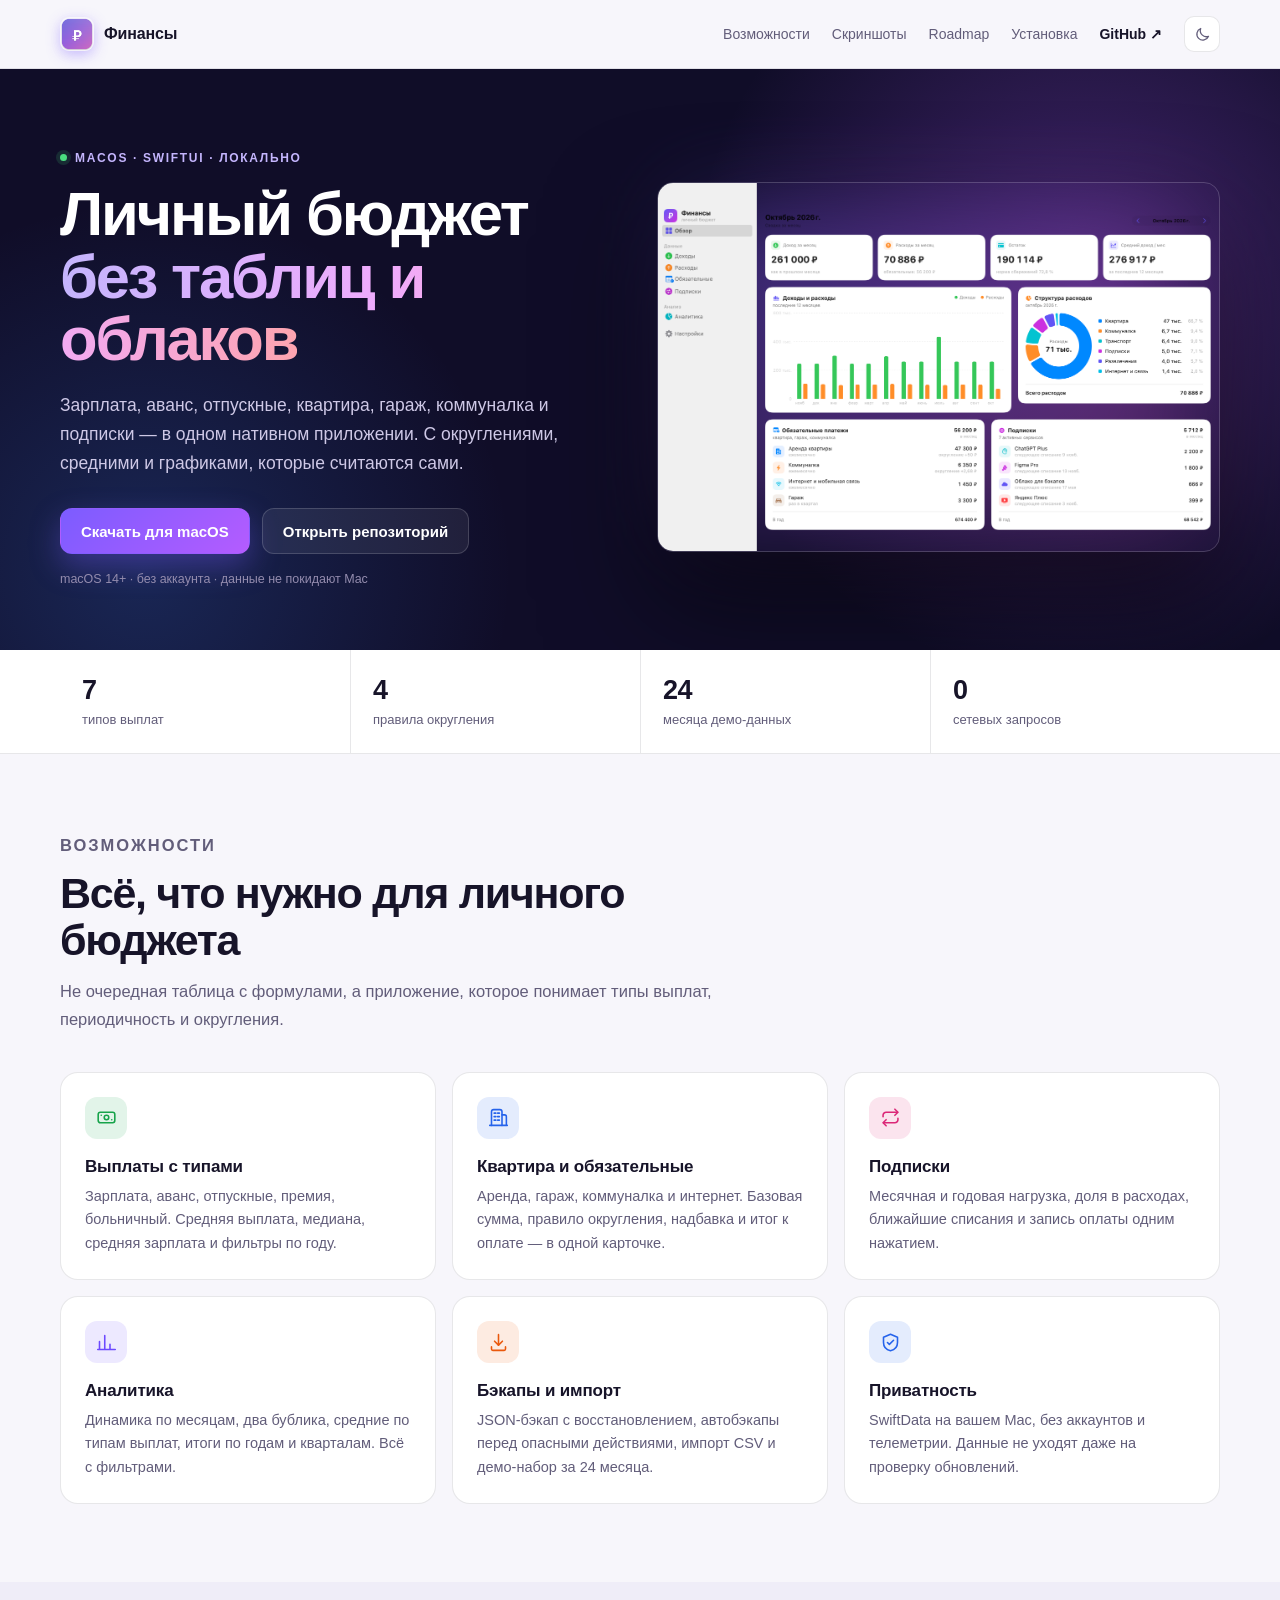
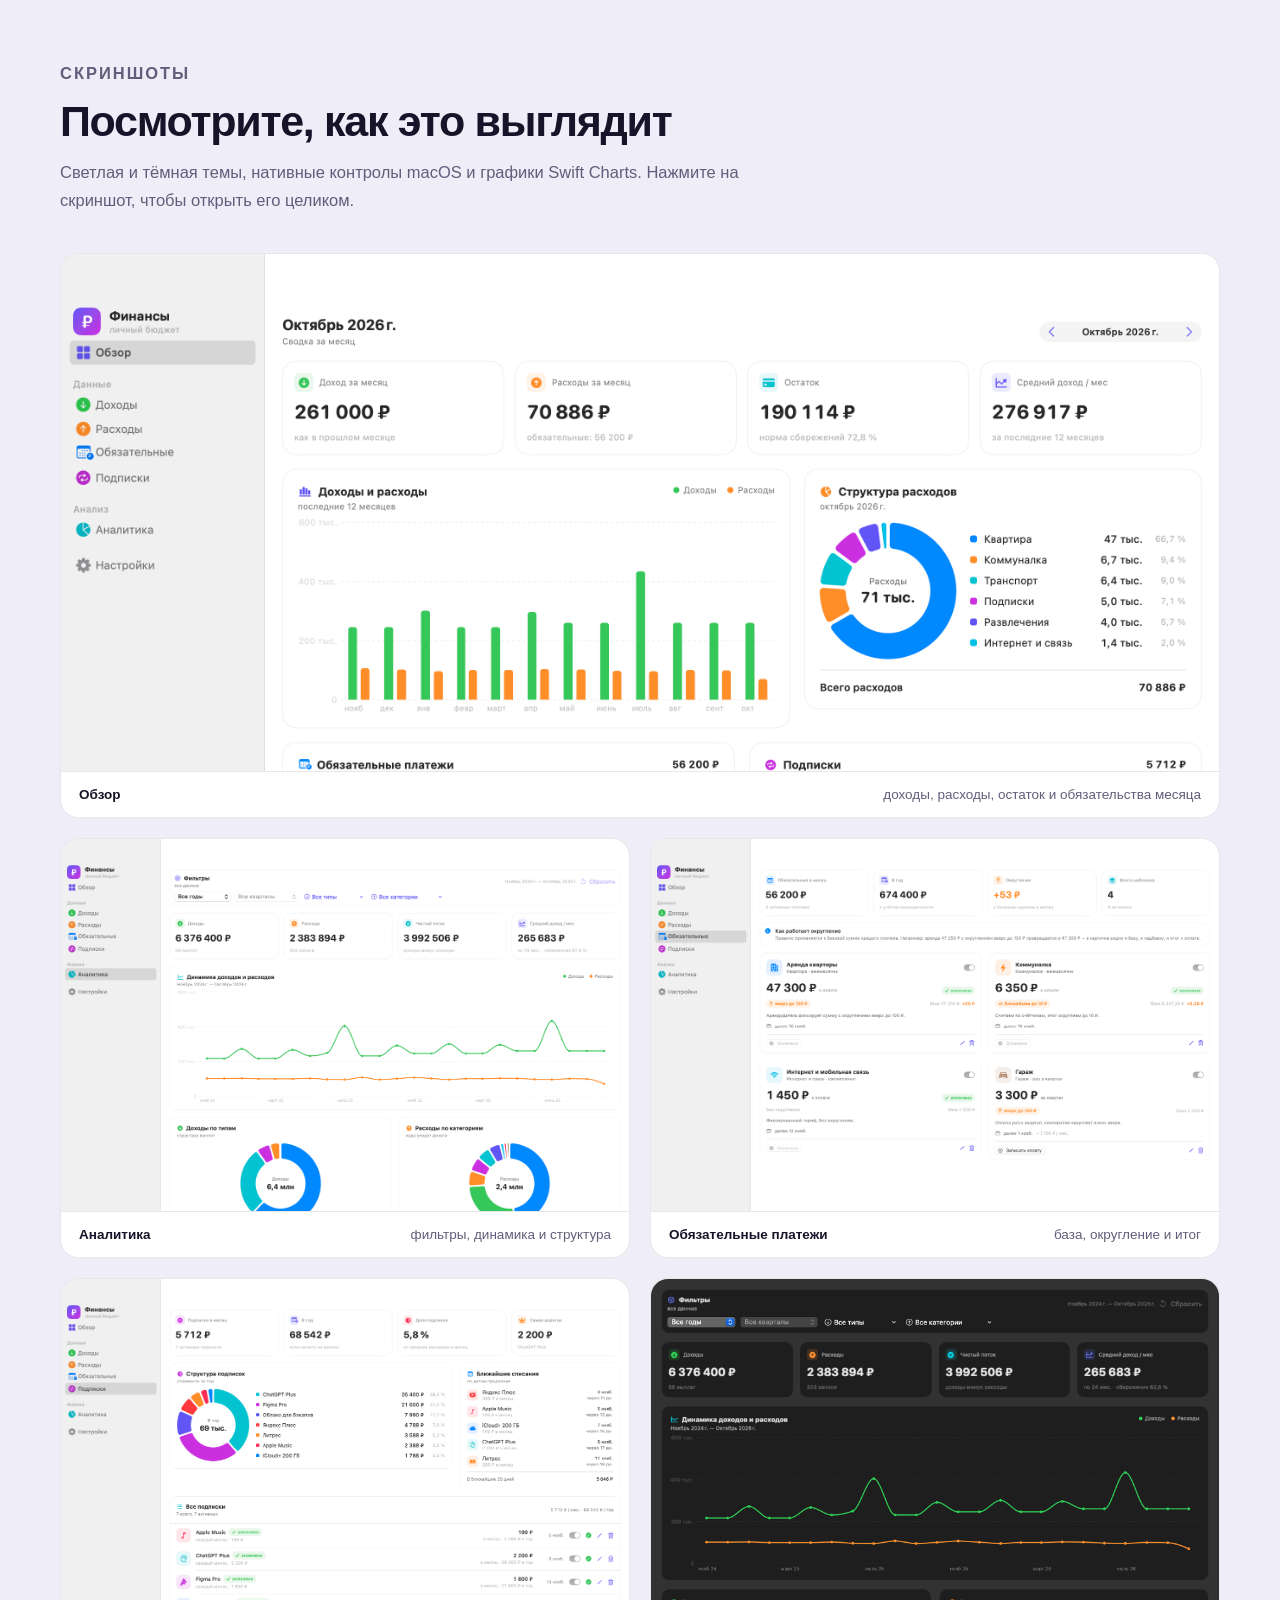
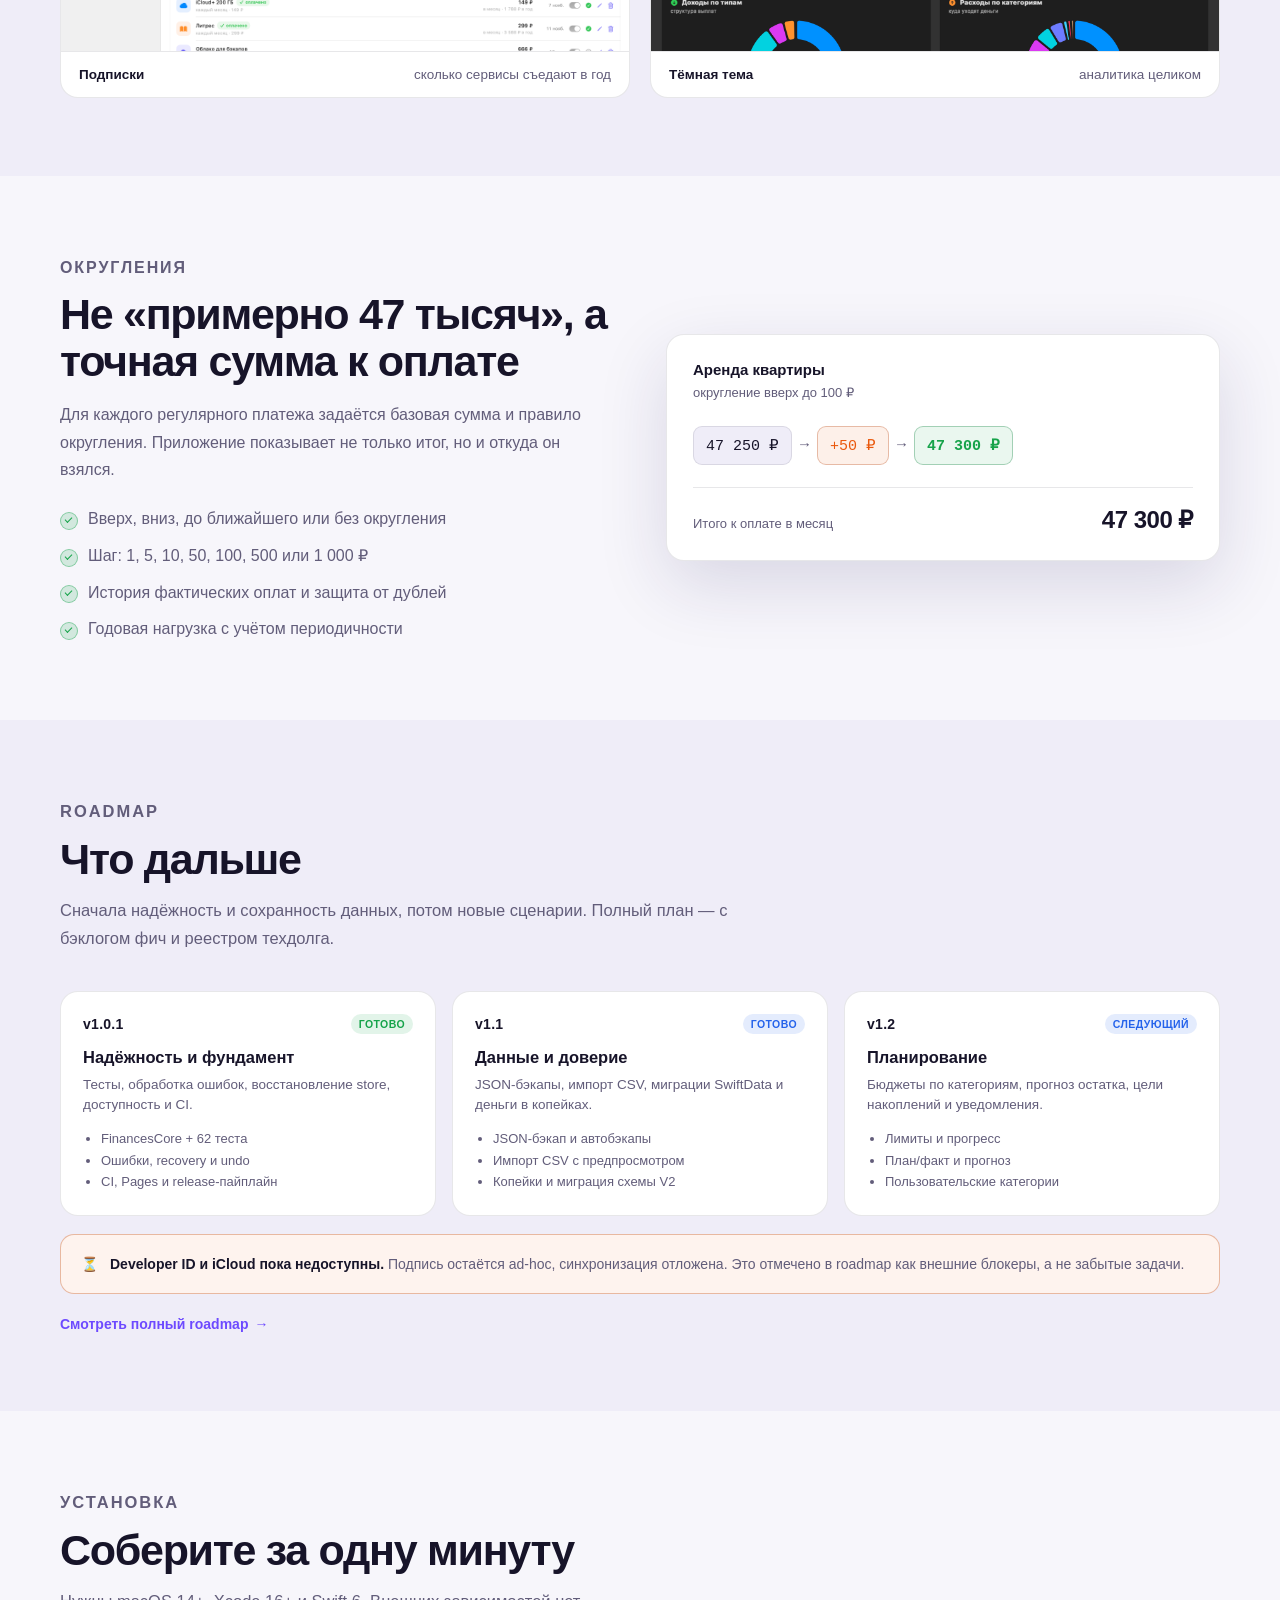
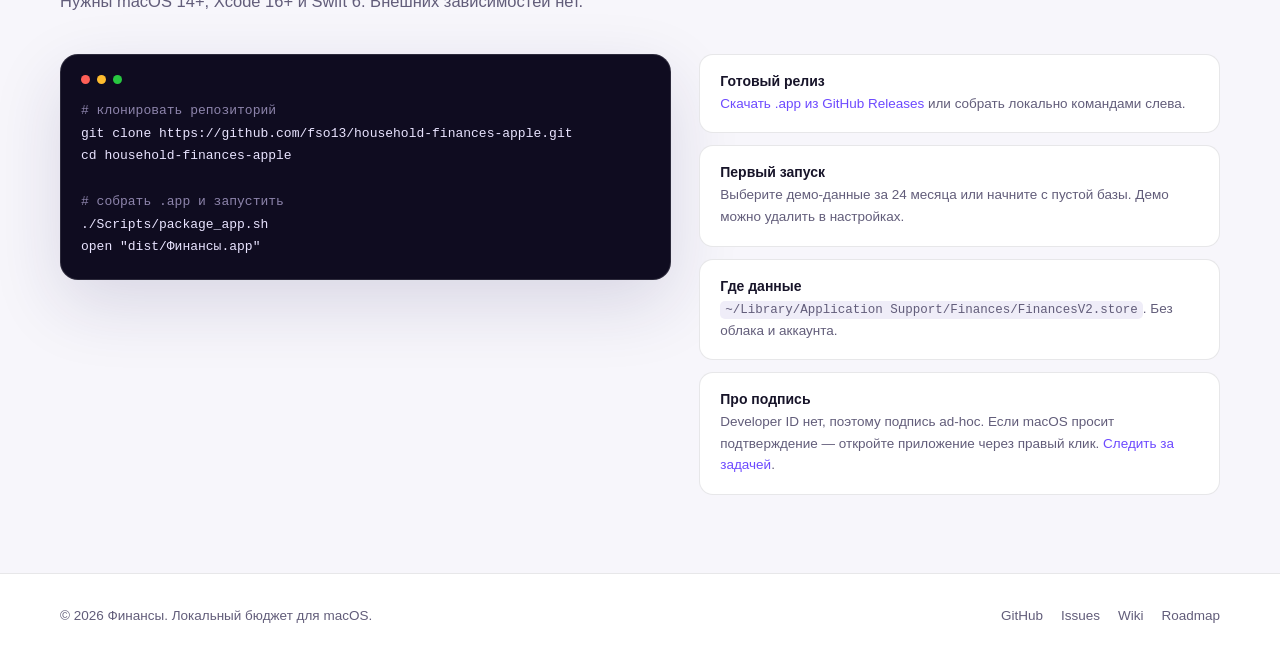
==== docs/index.html @ f6b9cf15 "docs: update test counts for v1.1.0" ====
<!doctype html>
<html lang="ru" data-theme="light">
<head>
  <meta charset="utf-8">
  <meta name="viewport" content="width=device-width, initial-scale=1">
  <title>Финансы — личный бюджет для macOS</title>
  <meta name="description" content="Нативное macOS-приложение для учёта зарплаты, обязательных платежей с округлением, подписок и аналитики. Локальные данные, SwiftUI, Swift Charts.">
  <meta name="color-scheme" content="light dark">
  <meta property="og:type" content="website">
  <meta property="og:title" content="Финансы — личный бюджет для macOS">
  <meta property="og:description" content="Зарплата, квартира, гараж, коммуналка и подписки — в одном нативном приложении. Без аккаунта и облака.">
  <meta property="og:url" content="https://fso13.github.io/household-finances-apple/">
  <meta property="og:image" content="https://fso13.github.io/household-finances-apple/assets/dashboard.png">
  <meta name="twitter:card" content="summary_large_image">
  <link rel="icon" type="image/png" href="assets/favicon.png">
  <link rel="apple-touch-icon" href="assets/icon.png">
  <link rel="stylesheet" href="styles.css">
  <script>
    (function () {
      try {
        var saved = localStorage.getItem("theme");
        var theme = saved || (window.matchMedia("(prefers-color-scheme: dark)").matches ? "dark" : "light");
        document.documentElement.dataset.theme = theme;
      } catch (error) {
        document.documentElement.dataset.theme = "light";
      }
    })();
  </script>
</head>
<body>
  <a class="skip-link" href="#main">К содержимому</a>

  <svg xmlns="http://www.w3.org/2000/svg" style="display:none" aria-hidden="true">
    <symbol id="icon-banknote" viewBox="0 0 24 24" fill="none" stroke="currentColor" stroke-width="1.8" stroke-linecap="round" stroke-linejoin="round">
      <rect x="2.5" y="6" width="19" height="12" rx="2.5"></rect>
      <circle cx="12" cy="12" r="2.6"></circle>
      <path d="M6 9.5h.01M18 14.5h.01"></path>
    </symbol>
    <symbol id="icon-building" viewBox="0 0 24 24" fill="none" stroke="currentColor" stroke-width="1.8" stroke-linecap="round" stroke-linejoin="round">
      <path d="M4 21V5.5A2.5 2.5 0 0 1 6.5 3h7A2.5 2.5 0 0 1 16 5.5V21"></path>
      <path d="M16 9h3a2 2 0 0 1 2 2v10M2 21h20"></path>
      <path d="M7 7h2M7 11h2M7 15h2M11 7h2M11 11h2M11 15h2"></path>
    </symbol>
    <symbol id="icon-repeat" viewBox="0 0 24 24" fill="none" stroke="currentColor" stroke-width="1.8" stroke-linecap="round" stroke-linejoin="round">
      <path d="M17 2.5 20.5 6 17 9.5"></path>
      <path d="M3.5 11V9.5a3.5 3.5 0 0 1 3.5-3.5h13"></path>
      <path d="M7 21.5 3.5 18 7 14.5"></path>
      <path d="M20.5 13v1.5a3.5 3.5 0 0 1-3.5 3.5H4"></path>
    </symbol>
    <symbol id="icon-chart" viewBox="0 0 24 24" fill="none" stroke="currentColor" stroke-width="1.8" stroke-linecap="round" stroke-linejoin="round">
      <path d="M4 20V11M10 20V4M16 20v-6M22 20H2"></path>
    </symbol>
    <symbol id="icon-shield" viewBox="0 0 24 24" fill="none" stroke="currentColor" stroke-width="1.8" stroke-linecap="round" stroke-linejoin="round">
      <path d="M12 2.5 20 6v6c0 5-3.4 8.4-8 9.5C7.4 20.4 4 17 4 12V6l8-3.5Z"></path>
      <path d="m8.5 12 2.2 2.2 4.8-4.8"></path>
    </symbol>
    <symbol id="icon-download" viewBox="0 0 24 24" fill="none" stroke="currentColor" stroke-width="1.8" stroke-linecap="round" stroke-linejoin="round">
      <path d="M12 3v12"></path>
      <path d="m7.5 10.5 4.5 4.5 4.5-4.5"></path>
      <path d="M4 17v2.5A1.5 1.5 0 0 0 5.5 21h13a1.5 1.5 0 0 0 1.5-1.5V17"></path>
    </symbol>
    <symbol id="icon-sun" viewBox="0 0 24 24" fill="none" stroke="currentColor" stroke-width="1.8" stroke-linecap="round">
      <circle cx="12" cy="12" r="4"></circle>
      <path d="M12 2v2M12 20v2M4.9 4.9l1.4 1.4M17.7 17.7l1.4 1.4M2 12h2M20 12h2M4.9 19.1l1.4-1.4M17.7 6.3l1.4-1.4"></path>
    </symbol>
    <symbol id="icon-moon" viewBox="0 0 24 24" fill="none" stroke="currentColor" stroke-width="1.8" stroke-linecap="round" stroke-linejoin="round">
      <path d="M20.5 14.5A8.5 8.5 0 0 1 9.5 3.5 8.5 8.5 0 1 0 20.5 14.5Z"></path>
    </symbol>
  </svg>

  <header class="site-header">
    <div class="wrap header-inner">
      <a class="brand" href="#top" aria-label="Финансы — на главную">
        <img src="assets/icon.png" alt="" width="34" height="34">
        <span>Финансы</span>
      </a>
      <nav class="site-nav" aria-label="Основная навигация">
        <a href="#features">Возможности</a>
        <a href="#screens">Скриншоты</a>
        <a href="roadmap.html">Roadmap</a>
        <a href="#install">Установка</a>
        <a class="nav-cta" href="https://github.com/fso13/household-finances-apple">GitHub ↗</a>
        <button class="theme-toggle" id="theme-toggle" type="button" aria-label="Переключить тему">
          <svg class="theme-moon" aria-hidden="true"><use href="#icon-moon"></use></svg>
          <svg class="theme-sun" aria-hidden="true"><use href="#icon-sun"></use></svg>
        </button>
      </nav>
    </div>
  </header>

  <main id="main">
    <section class="hero" id="top">
      <div class="wrap hero-grid">
        <div class="hero-copy">
          <p class="eyebrow">macOS · SwiftUI · локально</p>
          <h1><span class="nowrap">Личный бюджет</span><br><span class="gradient">без таблиц и облаков</span></h1>
          <p class="hero-lead">
            Зарплата, аванс, отпускные, квартира, гараж, коммуналка и подписки —
            в одном нативном приложении. С округлениями, средними и графиками,
            которые считаются сами.
          </p>
          <div class="hero-actions">
            <a class="btn btn-primary" href="https://github.com/fso13/household-finances-apple/releases/latest">Скачать для macOS</a>
            <a class="btn btn-ghost" href="https://github.com/fso13/household-finances-apple">Открыть репозиторий</a>
          </div>
          <p class="hero-note">macOS 14+ · без аккаунта · данные не покидают Mac</p>
        </div>
        <div class="hero-visual">
          <img src="assets/dashboard.png" alt="Экран «Обзор»: доходы, расходы, остаток и структура расходов за октябрь" width="1340" height="879">
        </div>
      </div>
    </section>

    <div class="stats" aria-label="Ключевые цифры">
      <div class="wrap stats-grid">
        <div class="stat"><b>7</b><span>типов выплат</span></div>
        <div class="stat"><b>4</b><span>правила округления</span></div>
        <div class="stat"><b>24</b><span>месяца демо-данных</span></div>
        <div class="stat"><b>0</b><span>сетевых запросов</span></div>
      </div>
    </div>

    <section class="section" id="features">
      <div class="wrap">
        <div class="section-head">
          <p class="kicker">Возможности</p>
          <h2>Всё, что нужно для личного бюджета</h2>
          <p>Не очередная таблица с формулами, а приложение, которое понимает типы выплат, периодичность и округления.</p>
        </div>

        <div class="feature-grid">
          <article class="feature" style="--accent: var(--green)">
            <span class="feature-icon"><svg aria-hidden="true"><use href="#icon-banknote"></use></svg></span>
            <h3>Выплаты с типами</h3>
            <p>Зарплата, аванс, отпускные, премия, больничный. Средняя выплата, медиана, средняя зарплата и фильтры по году.</p>
          </article>

          <article class="feature" style="--accent: var(--blue)">
            <span class="feature-icon"><svg aria-hidden="true"><use href="#icon-building"></use></svg></span>
            <h3>Квартира и обязательные</h3>
            <p>Аренда, гараж, коммуналка и интернет. Базовая сумма, правило округления, надбавка и итог к оплате — в одной карточке.</p>
          </article>

          <article class="feature" style="--accent: var(--pink)">
            <span class="feature-icon"><svg aria-hidden="true"><use href="#icon-repeat"></use></svg></span>
            <h3>Подписки</h3>
            <p>Месячная и годовая нагрузка, доля в расходах, ближайшие списания и запись оплаты одним нажатием.</p>
          </article>

          <article class="feature" style="--accent: var(--brand)">
            <span class="feature-icon"><svg aria-hidden="true"><use href="#icon-chart"></use></svg></span>
            <h3>Аналитика</h3>
            <p>Динамика по месяцам, два бублика, средние по типам выплат, итоги по годам и кварталам. Всё с фильтрами.</p>
          </article>

          <article class="feature" style="--accent: var(--orange)">
            <span class="feature-icon"><svg aria-hidden="true"><use href="#icon-download"></use></svg></span>
            <h3>Бэкапы и импорт</h3>
            <p>JSON-бэкап с восстановлением, автобэкапы перед опасными действиями, импорт CSV и демо-набор за 24 месяца.</p>
          </article>

          <article class="feature" style="--accent: var(--blue)">
            <span class="feature-icon"><svg aria-hidden="true"><use href="#icon-shield"></use></svg></span>
            <h3>Приватность</h3>
            <p>SwiftData на вашем Mac, без аккаунтов и телеметрии. Данные не уходят даже на проверку обновлений.</p>
          </article>
        </div>
      </div>
    </section>

    <section class="section section-alt" id="screens">
      <div class="wrap">
        <div class="section-head">
          <p class="kicker">Скриншоты</p>
          <h2>Посмотрите, как это выглядит</h2>
          <p>Светлая и тёмная темы, нативные контролы macOS и графики Swift Charts. Нажмите на скриншот, чтобы открыть его целиком.</p>
        </div>

        <div class="shots">
          <figure class="shot shot-wide">
            <a href="assets/dashboard.png" target="_blank" rel="noopener">
              <img src="assets/dashboard.png" alt="Обзор месяца: KPI, график доходов и расходов, структура расходов, обязательные платежи и подписки" loading="lazy">
            </a>
            <figcaption><strong>Обзор</strong><span>доходы, расходы, остаток и обязательства месяца</span></figcaption>
          </figure>

          <figure class="shot">
            <a href="assets/analytics-full.png" target="_blank" rel="noopener">
              <img src="assets/analytics.png" alt="Аналитика: фильтры, динамика доходов и расходов, бублики" loading="lazy">
            </a>
            <figcaption><strong>Аналитика</strong><span>фильтры, динамика и структура</span></figcaption>
          </figure>

          <figure class="shot">
            <a href="assets/recurring.png" target="_blank" rel="noopener">
              <img src="assets/recurring.png" alt="Обязательные платежи: аренда, коммуналка, интернет и гараж с округлением" loading="lazy">
            </a>
            <figcaption><strong>Обязательные платежи</strong><span>база, округление и итог</span></figcaption>
          </figure>

          <figure class="shot">
            <a href="assets/subscriptions.png" target="_blank" rel="noopener">
              <img src="assets/subscriptions.png" alt="Подписки: месячная и годовая нагрузка, структура и ближайшие списания" loading="lazy">
            </a>
            <figcaption><strong>Подписки</strong><span>сколько сервисы съедают в год</span></figcaption>
          </figure>

          <figure class="shot">
            <a href="assets/analytics-dark.png" target="_blank" rel="noopener">
              <img src="assets/analytics-dark.png" alt="Тёмная тема аналитики с графиками и таблицами" loading="lazy" style="object-position: top center">
            </a>
            <figcaption><strong>Тёмная тема</strong><span>аналитика целиком</span></figcaption>
          </figure>
        </div>
      </div>
    </section>

    <section class="section">
      <div class="wrap split">
        <div>
          <p class="kicker">Округления</p>
          <h2>Не «примерно 47 тысяч», а точная сумма к оплате</h2>
          <p>
            Для каждого регулярного платежа задаётся базовая сумма и правило округления.
            Приложение показывает не только итог, но и откуда он взялся.
          </p>
          <ul class="checklist">
            <li>Вверх, вниз, до ближайшего или без округления</li>
            <li>Шаг: 1, 5, 10, 50, 100, 500 или 1 000 ₽</li>
            <li>История фактических оплат и защита от дублей</li>
            <li>Годовая нагрузка с учётом периодичности</li>
          </ul>
        </div>

        <div class="example-card" aria-label="Пример расчёта аренды с округлением">
          <h3>Аренда квартиры</h3>
          <p class="hint">округление вверх до 100 ₽</p>
          <div class="formula">
            <span class="chip">47 250 ₽</span>
            <span class="arrow" aria-hidden="true">→</span>
            <span class="chip chip-plus">+50 ₽</span>
            <span class="arrow" aria-hidden="true">→</span>
            <span class="chip chip-result">47 300 ₽</span>
          </div>
          <div class="example-total">
            <span>Итого к оплате в месяц</span>
            <strong>47 300 ₽</strong>
          </div>
        </div>
      </div>
    </section>

    <section class="section section-alt" id="roadmap">
      <div class="wrap">
        <div class="section-head">
          <p class="kicker">Roadmap</p>
          <h2>Что дальше</h2>
          <p>Сначала надёжность и сохранность данных, потом новые сценарии. Полный план — с бэклогом фич и реестром техдолга.</p>
        </div>

        <div class="releases">
          <article class="release">
            <div class="release-top">
              <span class="release-version">v1.0.1</span>
              <span class="badge badge-now">готово</span>
            </div>
            <h3>Надёжность и фундамент</h3>
            <p>Тесты, обработка ошибок, восстановление store, доступность и CI.</p>
            <ul>
              <li>FinancesCore + 62 теста</li>
              <li>Ошибки, recovery и undo</li>
              <li>CI, Pages и release-пайплайн</li>
            </ul>
          </article>

          <article class="release">
            <div class="release-top">
              <span class="release-version">v1.1</span>
              <span class="badge badge-next">готово</span>
            </div>
            <h3>Данные и доверие</h3>
            <p>JSON-бэкапы, импорт CSV, миграции SwiftData и деньги в копейках.</p>
            <ul>
              <li>JSON-бэкап и автобэкапы</li>
              <li>Импорт CSV с предпросмотром</li>
              <li>Копейки и миграция схемы V2</li>
            </ul>
          </article>

          <article class="release">
            <div class="release-top">
              <span class="release-version">v1.2</span>
              <span class="badge badge-next">следующий</span>
            </div>
            <h3>Планирование</h3>
            <p>Бюджеты по категориям, прогноз остатка, цели накоплений и уведомления.</p>
            <ul>
              <li>Лимиты и прогресс</li>
              <li>План/факт и прогноз</li>
              <li>Пользовательские категории</li>
            </ul>
          </article>
        </div>

        <div class="callout" style="margin-top:18px">
          <span aria-hidden="true">⏳</span>
          <div><strong>Developer ID и iCloud пока недоступны.</strong> Подпись остаётся ad-hoc, синхронизация отложена. Это отмечено в roadmap как внешние блокеры, а не забытые задачи.</div>
        </div>

        <a class="more-link" href="roadmap.html">Смотреть полный roadmap <span aria-hidden="true">→</span></a>
      </div>
    </section>

    <section class="section" id="install">
      <div class="wrap">
        <div class="section-head">
          <p class="kicker">Установка</p>
          <h2>Соберите за одну минуту</h2>
          <p>Нужны macOS 14+, Xcode 16+ и Swift 6. Внешних зависимостей нет.</p>
        </div>

        <div class="install-grid">
          <div class="code-card" aria-label="Команды сборки">
            <div class="code-head" aria-hidden="true"><span class="dot"></span><span class="dot"></span><span class="dot"></span></div>
            <pre><code><span class="comment"># клонировать репозиторий</span>
git clone https://github.com/fso13/household-finances-apple.git
cd household-finances-apple

<span class="comment"># собрать .app и запустить</span>
./Scripts/package_app.sh
open "dist/Финансы.app"</code></pre>
          </div>

          <div class="install-notes">
            <div class="note-card">
              <strong>Готовый релиз</strong>
              <p><a href="https://github.com/fso13/household-finances-apple/releases/latest">Скачать .app из GitHub Releases</a> или собрать локально командами слева.</p>
            </div>
            <div class="note-card">
              <strong>Первый запуск</strong>
              <p>Выберите демо-данные за 24 месяца или начните с пустой базы. Демо можно удалить в настройках.</p>
            </div>
            <div class="note-card">
              <strong>Где данные</strong>
              <p><code>~/Library/Application Support/Finances/FinancesV2.store</code>. Без облака и аккаунта.</p>
            </div>
            <div class="note-card">
              <strong>Про подпись</strong>
              <p>Developer ID нет, поэтому подпись ad-hoc. Если macOS просит подтверждение — откройте приложение через правый клик. <a href="https://github.com/fso13/household-finances-apple/issues/19">Следить за задачей</a>.</p>
            </div>
          </div>
        </div>
      </div>
    </section>
  </main>

  <footer class="site-footer">
    <div class="wrap footer-inner">
      <p style="margin:0">© <span id="year">2026</span> Финансы. Локальный бюджет для macOS.</p>
      <nav class="footer-links" aria-label="Ссылки в подвале">
        <a href="https://github.com/fso13/household-finances-apple">GitHub</a>
        <a href="https://github.com/fso13/household-finances-apple/issues">Issues</a>
        <a href="https://github.com/fso13/household-finances-apple/wiki">Wiki</a>
        <a href="https://github.com/fso13/household-finances-apple/blob/main/ROADMAP.md">Roadmap</a>
      </nav>
    </div>
  </footer>

  <script src="app.js"></script>
</body>
</html>
---- docs/styles.css ----
:root {
  color-scheme: light;
  --bg: #f7f6fb;
  --surface: #ffffff;
  --surface-2: #efedf8;
  --surface-3: #e7e3f6;
  --text: #171429;
  --muted: #625d7a;
  --line: rgba(23, 20, 41, 0.1);
  --brand: #6d4aff;
  --brand-2: #a855f7;
  --green: #16a34a;
  --orange: #ea580c;
  --blue: #2563eb;
  --pink: #db2777;
  --shadow: 0 24px 70px rgba(35, 25, 90, 0.14);
  --radius: 18px;
}

[data-theme="dark"] {
  color-scheme: dark;
  --bg: #0d0c16;
  --surface: #151322;
  --surface-2: #1b182b;
  --surface-3: #242038;
  --text: #f5f3ff;
  --muted: #aaa4c2;
  --line: rgba(255, 255, 255, 0.1);
  --brand: #9578ff;
  --brand-2: #c084fc;
  --green: #4ade80;
  --orange: #fb923c;
  --blue: #60a5fa;
  --pink: #f472b6;
  --shadow: 0 24px 70px rgba(0, 0, 0, 0.5);
}

* {
  box-sizing: border-box;
}

html {
  scroll-behavior: smooth;
  scroll-padding-top: 88px;
}

body {
  margin: 0;
  background: var(--bg);
  color: var(--text);
  font-family: -apple-system, BlinkMacSystemFont, "SF Pro Display", "SF Pro Text",
    "Segoe UI", Roboto, sans-serif;
  -webkit-font-smoothing: antialiased;
  text-rendering: optimizeLegibility;
}

img {
  display: block;
  max-width: 100%;
  height: auto;
}

a {
  color: inherit;
}

button {
  font: inherit;
}

.wrap {
  width: min(1160px, calc(100% - 48px));
  margin-inline: auto;
}

.skip-link {
  position: fixed;
  top: 10px;
  left: 10px;
  z-index: 100;
  transform: translateY(-200%);
  background: var(--brand);
  color: #fff;
  padding: 10px 16px;
  border-radius: 10px;
  text-decoration: none;
}

.skip-link:focus {
  transform: none;
}

/* Header */

.site-header {
  position: sticky;
  top: 0;
  z-index: 50;
  background: color-mix(in srgb, var(--bg) 84%, transparent);
  border-bottom: 1px solid var(--line);
  backdrop-filter: blur(18px);
  -webkit-backdrop-filter: blur(18px);
}

.header-inner {
  display: flex;
  align-items: center;
  justify-content: space-between;
  min-height: 68px;
  gap: 20px;
}

.brand {
  display: inline-flex;
  align-items: center;
  gap: 10px;
  font-weight: 750;
  letter-spacing: -0.01em;
  text-decoration: none;
  flex-shrink: 0;
}

.brand img {
  width: 34px;
  height: 34px;
  border-radius: 9px;
  box-shadow: 0 4px 14px rgba(109, 74, 255, 0.35);
}

.site-nav {
  display: flex;
  align-items: center;
  gap: 22px;
  font-size: 14px;
}

.site-nav a {
  color: var(--muted);
  text-decoration: none;
  transition: color 0.15s ease;
}

.site-nav a:hover,
.site-nav a:focus-visible {
  color: var(--text);
}

.site-nav .nav-cta {
  color: var(--text);
  font-weight: 600;
}

.theme-toggle {
  display: inline-flex;
  align-items: center;
  justify-content: center;
  width: 36px;
  height: 36px;
  padding: 0;
  border: 1px solid var(--line);
  border-radius: 10px;
  background: var(--surface);
  color: var(--muted);
  cursor: pointer;
  transition: color 0.15s ease, border-color 0.15s ease;
}

.theme-toggle:hover {
  color: var(--text);
  border-color: color-mix(in srgb, var(--brand) 40%, var(--line));
}

.theme-toggle svg {
  width: 17px;
  height: 17px;
}

/* Hero */

.hero {
  position: relative;
  overflow: hidden;
  padding: 78px 0 64px;
  background: #100d28;
  color: #fff;
}

.hero::before {
  content: "";
  position: absolute;
  inset: -40% -20% auto auto;
  width: 900px;
  height: 900px;
  background: radial-gradient(circle, rgba(168, 85, 247, 0.34), transparent 62%);
  pointer-events: none;
}

.hero::after {
  content: "";
  position: absolute;
  inset: auto auto -55% -20%;
  width: 800px;
  height: 800px;
  background: radial-gradient(circle, rgba(59, 130, 246, 0.22), transparent 65%);
  pointer-events: none;
}

.hero-grid {
  position: relative;
  z-index: 1;
  display: grid;
  grid-template-columns: 0.98fr 1.02fr;
  gap: 56px;
  align-items: center;
}

.eyebrow {
  display: inline-flex;
  align-items: center;
  gap: 8px;
  margin: 0;
  color: #c4b5fd;
  font-size: 12px;
  font-weight: 700;
  letter-spacing: 0.14em;
  text-transform: uppercase;
}

.eyebrow::before {
  content: "";
  width: 7px;
  height: 7px;
  border-radius: 50%;
  background: #4ade80;
  box-shadow: 0 0 0 4px rgba(74, 222, 128, 0.14);
}

.hero h1 {
  margin: 18px 0 20px;
  font-size: clamp(40px, 4.8vw, 62px);
  line-height: 1.02;
  letter-spacing: -0.035em;
  font-weight: 800;
}

.hero h1 .nowrap {
  white-space: nowrap;
}

.hero h1 .gradient {
  background: linear-gradient(92deg, #c4b5fd 0%, #f0abfc 55%, #fda4af 100%);
  -webkit-background-clip: text;
  background-clip: text;
  color: transparent;
}

.hero-lead {
  max-width: 540px;
  margin: 0;
  color: #cec8e6;
  font-size: 17.5px;
  line-height: 1.66;
}

.hero-actions {
  display: flex;
  flex-wrap: wrap;
  gap: 12px;
  margin-top: 30px;
}

.btn {
  display: inline-flex;
  align-items: center;
  justify-content: center;
  gap: 8px;
  min-height: 46px;
  padding: 0 20px;
  border-radius: 12px;
  border: 1px solid transparent;
  font-size: 15px;
  font-weight: 650;
  text-decoration: none;
  cursor: pointer;
  transition: transform 0.15s ease, box-shadow 0.15s ease, background 0.15s ease;
}

.btn:hover {
  transform: translateY(-1px);
}

.btn-primary {
  background: linear-gradient(135deg, #7c5cff, #b45cff);
  color: #fff;
  box-shadow: 0 12px 30px rgba(124, 92, 255, 0.34);
}

.btn-primary:hover {
  box-shadow: 0 16px 38px rgba(124, 92, 255, 0.46);
}

.btn-ghost {
  background: rgba(255, 255, 255, 0.07);
  border-color: rgba(255, 255, 255, 0.16);
  color: #fff;
}

.btn-ghost:hover {
  background: rgba(255, 255, 255, 0.11);
}

.hero-note {
  margin: 18px 0 0;
  color: #948cae;
  font-size: 12.5px;
}

.hero-visual {
  position: relative;
}

.hero-visual::before {
  content: "";
  position: absolute;
  inset: 8% 6%;
  background: linear-gradient(135deg, rgba(124, 92, 255, 0.7), rgba(236, 72, 153, 0.35));
  filter: blur(48px);
  opacity: 0.55;
}

.hero-visual img {
  position: relative;
  width: 100%;
  border-radius: 16px;
  border: 1px solid rgba(255, 255, 255, 0.18);
  box-shadow: 0 50px 110px rgba(0, 0, 0, 0.55);
}

/* Stats */

.stats {
  border-bottom: 1px solid var(--line);
  background: var(--surface);
}

.stats-grid {
  display: grid;
  grid-template-columns: repeat(4, 1fr);
}

.stat {
  padding: 26px 22px;
  border-left: 1px solid var(--line);
}

.stat:first-child {
  border-left: 0;
}

.stat b {
  display: block;
  font-size: 27px;
  line-height: 1.1;
  letter-spacing: -0.02em;
}

.stat span {
  display: block;
  margin-top: 6px;
  color: var(--muted);
  font-size: 13px;
}

/* Sections */

.section {
  padding: 78px 0;
}

.section-alt {
  background: var(--surface-2);
}

.section-head {
  max-width: 700px;
  margin-bottom: 38px;
}

.kicker {
  margin: 0;
  color: var(--brand);
  font-size: 12px;
  font-weight: 750;
  letter-spacing: 0.12em;
  text-transform: uppercase;
}

.section h2 {
  margin: 10px 0 14px;
  font-size: clamp(30px, 3.5vw, 43px);
  line-height: 1.1;
  letter-spacing: -0.03em;
}

.section-head p {
  margin: 0;
  color: var(--muted);
  font-size: 16.5px;
  line-height: 1.68;
}

.feature-grid {
  display: grid;
  grid-template-columns: repeat(3, 1fr);
  gap: 16px;
}

.feature {
  --accent: var(--brand);
  padding: 24px;
  background: var(--surface);
  border: 1px solid var(--line);
  border-radius: var(--radius);
  transition: border-color 0.15s ease, transform 0.15s ease;
}

.feature:hover {
  transform: translateY(-2px);
  border-color: color-mix(in srgb, var(--accent) 38%, var(--line));
}

.feature-icon {
  display: inline-flex;
  align-items: center;
  justify-content: center;
  width: 42px;
  height: 42px;
  border-radius: 12px;
  background: color-mix(in srgb, var(--accent) 12%, transparent);
  color: var(--accent);
}

.feature-icon svg {
  width: 21px;
  height: 21px;
}

.feature h3 {
  margin: 18px 0 8px;
  font-size: 17px;
  letter-spacing: -0.01em;
}

.feature p {
  margin: 0;
  color: var(--muted);
  font-size: 14.5px;
  line-height: 1.62;
}

/* Screenshots */

.shots {
  display: grid;
  grid-template-columns: 1fr 1fr;
  gap: 20px;
}

.shot {
  margin: 0;
  overflow: hidden;
  background: var(--surface);
  border: 1px solid var(--line);
  border-radius: var(--radius);
}

.shot-wide {
  grid-column: 1 / -1;
}

.shot a {
  display: block;
}

.shot img {
  width: 100%;
  aspect-ratio: 2680 / 1758;
  object-fit: cover;
  object-position: top center;
  border-bottom: 1px solid var(--line);
}

.shot-wide img {
  aspect-ratio: 2680 / 1200;
  object-fit: cover;
  object-position: top center;
}

.shot figcaption {
  display: flex;
  align-items: baseline;
  justify-content: space-between;
  gap: 16px;
  padding: 15px 18px;
  color: var(--muted);
  font-size: 13.5px;
}

.shot figcaption strong {
  color: var(--text);
  font-weight: 650;
}

/* Rounding split */

.split {
  display: grid;
  grid-template-columns: 1fr 1fr;
  gap: 52px;
  align-items: center;
}

.split h2 {
  margin-top: 10px;
}

.split p {
  color: var(--muted);
  font-size: 16px;
  line-height: 1.7;
}

.checklist {
  display: grid;
  gap: 12px;
  margin: 24px 0 0;
  padding: 0;
  list-style: none;
}

.checklist li {
  position: relative;
  padding-left: 28px;
  color: var(--muted);
  line-height: 1.55;
}

.checklist li::before {
  content: "";
  position: absolute;
  left: 0;
  top: 0.3em;
  width: 16px;
  height: 16px;
  border-radius: 50%;
  background: color-mix(in srgb, var(--green) 16%, transparent);
  border: 1px solid color-mix(in srgb, var(--green) 42%, transparent);
}

.checklist li::after {
  content: "";
  position: absolute;
  left: 5px;
  top: 0.62em;
  width: 6px;
  height: 3px;
  border-left: 1.5px solid var(--green);
  border-bottom: 1.5px solid var(--green);
  transform: rotate(-45deg);
}

.example-card {
  padding: 26px;
  background: var(--surface);
  border: 1px solid var(--line);
  border-radius: var(--radius);
  box-shadow: var(--shadow);
}

.example-card h3 {
  margin: 0 0 4px;
  font-size: 15px;
}

.example-card .hint {
  margin: 0 0 22px;
  color: var(--muted);
  font-size: 13px;
}

.formula {
  display: flex;
  flex-wrap: wrap;
  align-items: center;
  gap: 8px;
  font-family: ui-monospace, SFMono-Regular, Menlo, Consolas, monospace;
  font-size: 15px;
}

.chip {
  padding: 9px 12px;
  border-radius: 9px;
  background: var(--surface-2);
  border: 1px solid var(--line);
}

.chip-plus {
  color: var(--orange);
  background: color-mix(in srgb, var(--orange) 9%, var(--surface));
  border-color: color-mix(in srgb, var(--orange) 24%, var(--line));
}

.chip-result {
  color: var(--green);
  background: color-mix(in srgb, var(--green) 9%, var(--surface));
  border-color: color-mix(in srgb, var(--green) 26%, var(--line));
  font-weight: 700;
}

.arrow {
  color: var(--muted);
}

.example-total {
  display: flex;
  align-items: baseline;
  justify-content: space-between;
  gap: 12px;
  margin-top: 22px;
  padding-top: 18px;
  border-top: 1px solid var(--line);
}

.example-total span {
  color: var(--muted);
  font-size: 13px;
}

.example-total strong {
  font-size: 24px;
  letter-spacing: -0.02em;
}

/* Roadmap preview */

.releases {
  display: grid;
  grid-template-columns: repeat(3, 1fr);
  gap: 16px;
}

.release {
  padding: 22px;
  background: var(--surface);
  border: 1px solid var(--line);
  border-radius: var(--radius);
}

.release-top {
  display: flex;
  align-items: center;
  justify-content: space-between;
  gap: 12px;
}

.release-version {
  font-size: 14px;
  font-weight: 750;
  letter-spacing: 0.02em;
}

.badge {
  display: inline-flex;
  align-items: center;
  gap: 5px;
  padding: 4px 8px;
  border-radius: 999px;
  font-size: 10.5px;
  font-weight: 700;
  letter-spacing: 0.04em;
  text-transform: uppercase;
}

.badge-now {
  color: var(--green);
  background: color-mix(in srgb, var(--green) 12%, transparent);
}

.badge-next {
  color: var(--blue);
  background: color-mix(in srgb, var(--blue) 12%, transparent);
}

.badge-later {
  color: var(--muted);
  background: var(--surface-2);
}

.badge-blocked {
  color: var(--orange);
  background: color-mix(in srgb, var(--orange) 12%, transparent);
}

.release h3 {
  margin: 14px 0 8px;
  font-size: 16.5px;
}

.release p {
  margin: 0;
  color: var(--muted);
  font-size: 13.5px;
  line-height: 1.55;
}

.release ul {
  margin: 12px 0 0;
  padding-left: 18px;
  color: var(--muted);
  font-size: 13px;
  line-height: 1.65;
}

.more-link {
  display: inline-flex;
  align-items: center;
  gap: 6px;
  margin-top: 22px;
  color: var(--brand);
  font-size: 14px;
  font-weight: 650;
  text-decoration: none;
}

.more-link:hover {
  text-decoration: underline;
}

/* Install */

.install-grid {
  display: grid;
  grid-template-columns: 1.08fr 0.92fr;
  gap: 28px;
  align-items: start;
}

.code-card {
  padding: 20px;
  background: #0f0c20;
  border: 1px solid rgba(255, 255, 255, 0.12);
  border-radius: var(--radius);
  color: #e9e4ff;
  box-shadow: var(--shadow);
}

.code-head {
  display: flex;
  align-items: center;
  gap: 7px;
  margin-bottom: 16px;
}

.dot {
  width: 9px;
  height: 9px;
  border-radius: 50%;
  background: #ff5f57;
}

.dot:nth-child(2) {
  background: #febc2e;
}

.dot:nth-child(3) {
  background: #28c840;
}

.code-card pre {
  margin: 0;
  overflow-x: auto;
  font-family: ui-monospace, SFMono-Regular, Menlo, Consolas, monospace;
  font-size: 13px;
  line-height: 1.75;
  white-space: pre;
}

.code-card .comment {
  color: #8d84ab;
}

.install-notes {
  display: grid;
  gap: 12px;
}

.note-card {
  padding: 18px 20px;
  background: var(--surface);
  border: 1px solid var(--line);
  border-radius: 14px;
}

.note-card strong {
  display: block;
  margin-bottom: 4px;
  font-size: 14px;
}

.note-card p {
  margin: 0;
  color: var(--muted);
  font-size: 13.5px;
  line-height: 1.6;
}

.note-card a {
  color: var(--brand);
  text-decoration: none;
}

.note-card a:hover {
  text-decoration: underline;
}

/* Footer */

.site-footer {
  padding: 34px 0;
  border-top: 1px solid var(--line);
  background: var(--surface);
  color: var(--muted);
  font-size: 13.5px;
}

.footer-inner {
  display: flex;
  align-items: center;
  justify-content: space-between;
  gap: 20px;
  flex-wrap: wrap;
}

.footer-links {
  display: flex;
  gap: 18px;
  flex-wrap: wrap;
}

.footer-links a {
  color: var(--muted);
  text-decoration: none;
}

.footer-links a:hover {
  color: var(--text);
}

/* Roadmap page */

.page-hero {
  padding: 64px 0 54px;
  background: linear-gradient(135deg, #15102f, #2b1250 55%, #3b1457);
  color: #fff;
}

.page-hero h1 {
  margin: 14px 0 14px;
  font-size: clamp(38px, 5vw, 58px);
  line-height: 1.05;
  letter-spacing: -0.035em;
}

.page-hero p {
  max-width: 680px;
  margin: 0;
  color: #d3cce9;
  font-size: 17px;
  line-height: 1.65;
}

.page-hero .hero-actions {
  margin-top: 26px;
}

.timeline {
  position: relative;
  display: grid;
  gap: 18px;
  padding-left: 30px;
}

.timeline::before {
  content: "";
  position: absolute;
  top: 10px;
  bottom: 10px;
  left: 9px;
  width: 1px;
  background: var(--line);
}

.timeline-item {
  position: relative;
  padding: 22px 24px;
  background: var(--surface);
  border: 1px solid var(--line);
  border-radius: var(--radius);
}

.timeline-item::before {
  content: "";
  position: absolute;
  left: -27px;
  top: 30px;
  width: 11px;
  height: 11px;
  border-radius: 50%;
  background: var(--brand);
  border: 3px solid var(--bg);
  box-shadow: 0 0 0 1px var(--line);
}

.timeline-item h2 {
  margin: 8px 0 8px;
  font-size: 22px;
  letter-spacing: -0.02em;
}

.timeline-item p {
  margin: 0;
  color: var(--muted);
  font-size: 14.5px;
  line-height: 1.62;
}

.timeline-meta {
  display: flex;
  align-items: center;
  gap: 10px;
  flex-wrap: wrap;
  color: var(--muted);
  font-size: 12px;
}

.timeline-list {
  display: grid;
  gap: 7px;
  margin: 14px 0 0;
  padding-left: 20px;
  color: var(--muted);
  font-size: 14px;
  line-height: 1.55;
}

.debt-grid {
  display: grid;
  grid-template-columns: repeat(2, 1fr);
  gap: 14px;
}

.debt {
  padding: 18px 20px;
  background: var(--surface);
  border: 1px solid var(--line);
  border-radius: 14px;
}

.debt-head {
  display: flex;
  align-items: center;
  justify-content: space-between;
  gap: 10px;
}

.debt h3 {
  margin: 0;
  font-size: 14.5px;
}

.debt p {
  margin: 8px 0 0;
  color: var(--muted);
  font-size: 13.5px;
  line-height: 1.55;
}

.pill {
  display: inline-flex;
  padding: 3px 7px;
  border-radius: 6px;
  background: var(--surface-2);
  color: var(--muted);
  font-size: 10.5px;
  font-weight: 700;
}

.table-card {
  overflow: hidden;
  background: var(--surface);
  border: 1px solid var(--line);
  border-radius: var(--radius);
}

.table-scroll {
  overflow-x: auto;
}

table {
  width: 100%;
  border-collapse: collapse;
  font-size: 13.5px;
}

th,
td {
  padding: 12px 16px;
  text-align: left;
  border-bottom: 1px solid var(--line);
  white-space: nowrap;
}

th {
  color: var(--muted);
  font-size: 11px;
  font-weight: 750;
  letter-spacing: 0.06em;
  text-transform: uppercase;
}

tr:last-child td {
  border-bottom: 0;
}

td a {
  color: var(--brand);
  text-decoration: none;
}

td a:hover {
  text-decoration: underline;
}

.callout {
  display: flex;
  gap: 12px;
  padding: 18px 20px;
  border: 1px solid color-mix(in srgb, var(--orange) 28%, var(--line));
  border-radius: 14px;
  background: color-mix(in srgb, var(--orange) 7%, var(--surface));
  color: var(--muted);
  font-size: 14px;
  line-height: 1.6;
}

.callout strong {
  color: var(--text);
}

/* Responsive */

@media (max-width: 1000px) {
  .hero-grid {
    grid-template-columns: 1fr;
    gap: 40px;
  }

  .hero-copy {
    max-width: 700px;
  }

  .hero-visual {
    max-width: 760px;
  }

  .feature-grid,
  .releases {
    grid-template-columns: 1fr 1fr;
  }

  .install-grid,
  .split {
    grid-template-columns: 1fr;
    gap: 34px;
  }
}

@media (max-width: 820px) {
  .site-nav a:not(.nav-cta) {
    display: none;
  }

  .stats-grid {
    grid-template-columns: 1fr 1fr;
  }

  .stat {
    border-bottom: 1px solid var(--line);
  }

  .stat:nth-child(3),
  .stat:nth-child(4) {
    border-bottom: 0;
  }

  .shots {
    grid-template-columns: 1fr;
  }

  .shot-wide {
    grid-column: auto;
  }

  .shot-wide img {
    aspect-ratio: 2680 / 1758;
  }

  .debt-grid {
    grid-template-columns: 1fr;
  }
}

@media (max-width: 620px) {
  .wrap {
    width: calc(100% - 32px);
  }

  .hero {
    padding: 54px 0 46px;
  }

  .hero-lead {
    font-size: 16px;
  }

  .section {
    padding: 56px 0;
  }

  .feature-grid,
  .releases {
    grid-template-columns: 1fr;
  }

  .stats-grid {
    grid-template-columns: 1fr;
  }

  .stat {
    border-left: 0;
    border-bottom: 1px solid var(--line);
  }

  .stat:last-child {
    border-bottom: 0;
  }

  .shot img {
    aspect-ratio: auto;
  }

  .footer-inner {
    align-items: flex-start;
    flex-direction: column;
  }
}

@media (prefers-reduced-motion: reduce) {
  html {
    scroll-behavior: auto;
  }

  *,
  *::before,
  *::after {
    transition: none !important;
  }
}

/* Theme icon switching */

.theme-sun {
  display: none;
}

[data-theme="dark"] .theme-sun {
  display: block;
}

[data-theme="dark"] .theme-moon {
  display: none;
}

.site-nav a[aria-current="page"] {
  color: var(--text);
  font-weight: 650;
}

.note-card code {
  padding: 2px 5px;
  border-radius: 5px;
  background: var(--surface-2);
  font-family: ui-monospace, SFMono-Regular, Menlo, Consolas, monospace;
  font-size: 12.5px;
}

.page-hero .eyebrow {
  color: #c4b5fd;
}

.page-hero .btn-ghost {
  background: rgba(255, 255, 255, 0.08);
}

.muted {
  color: var(--muted);
}
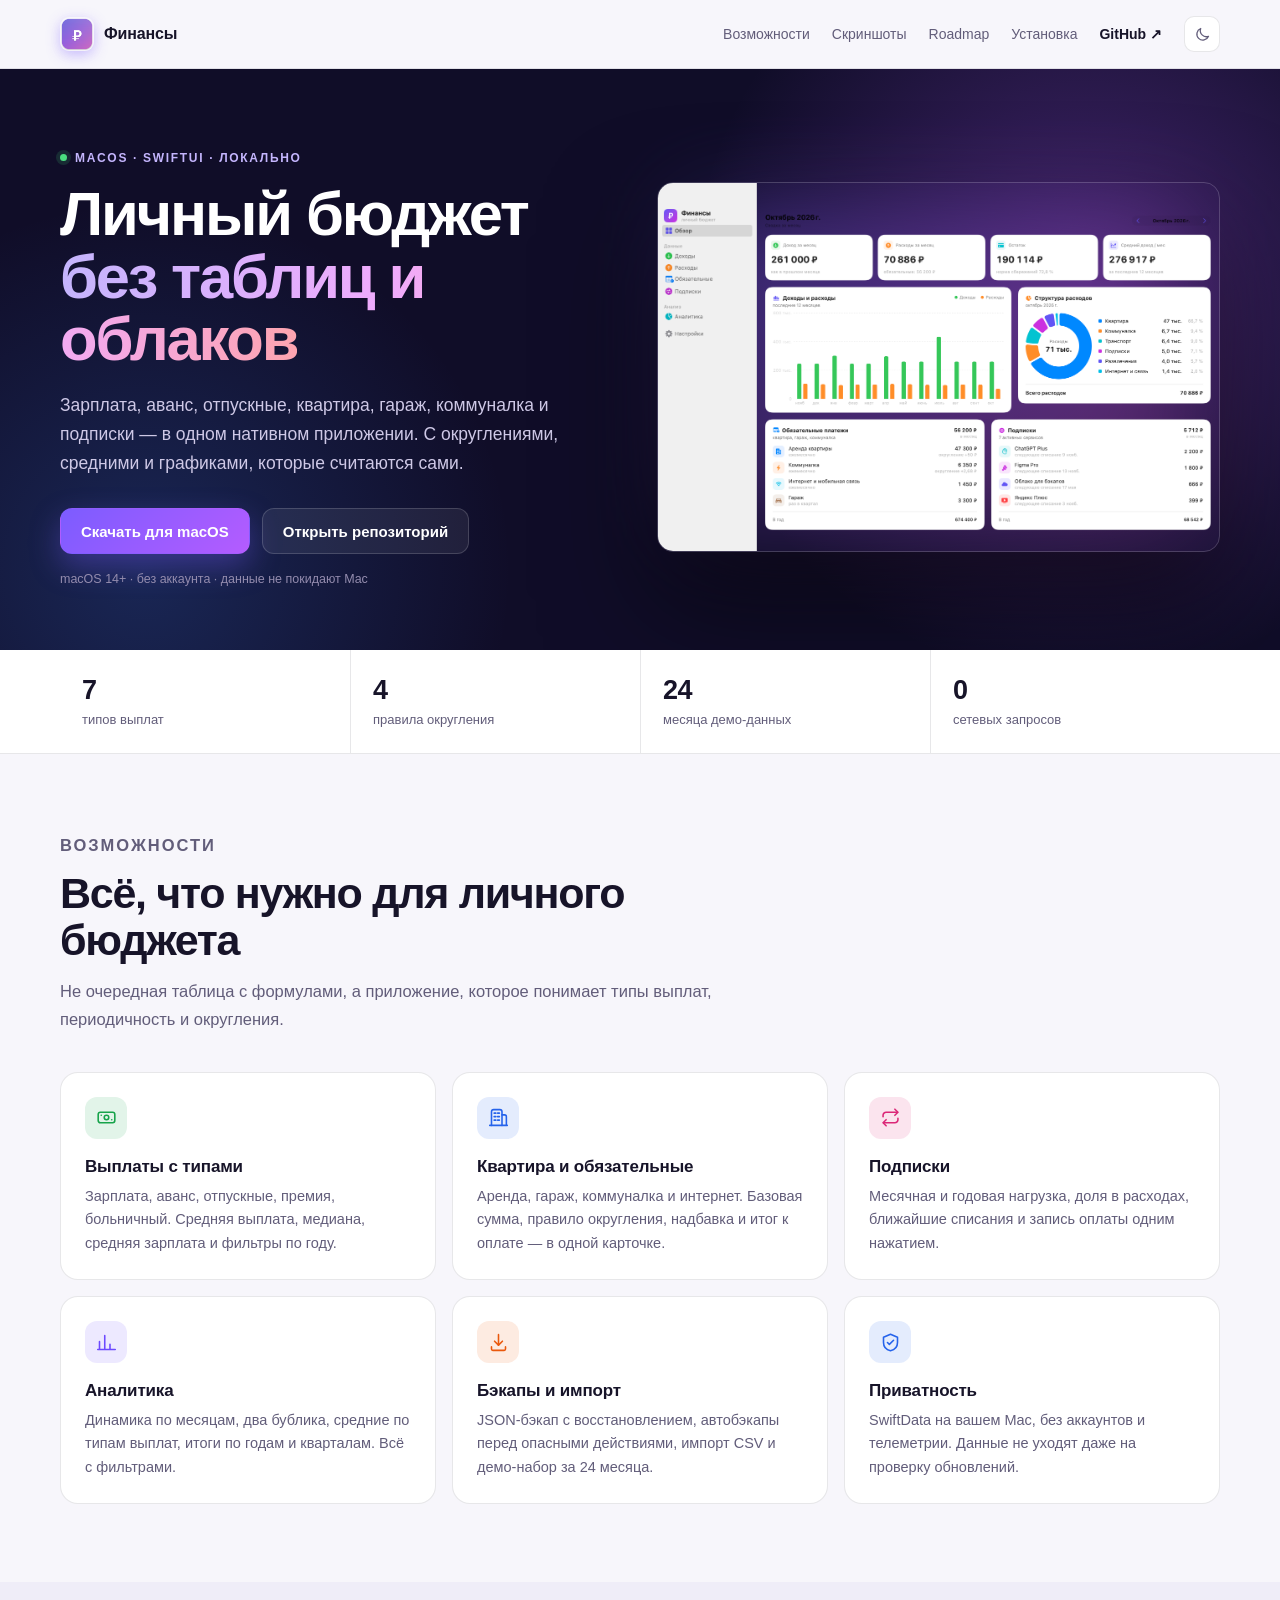
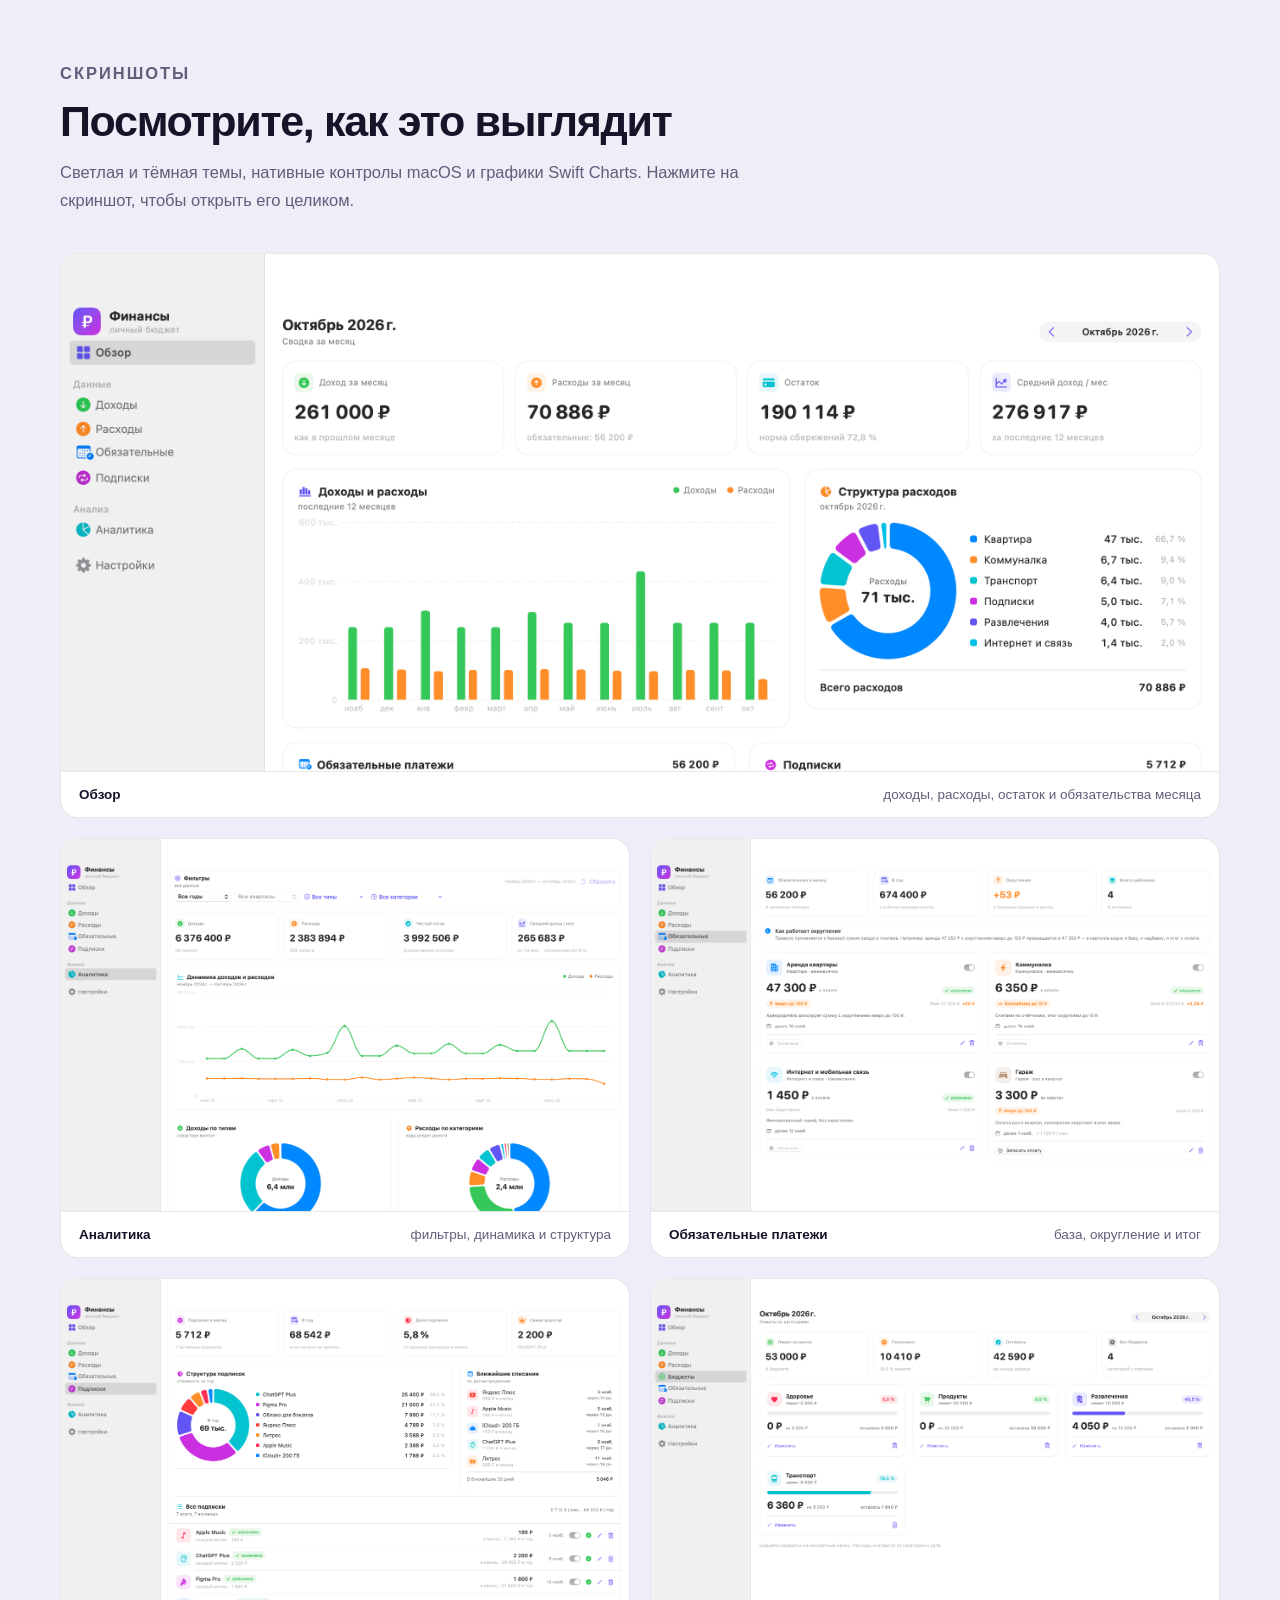
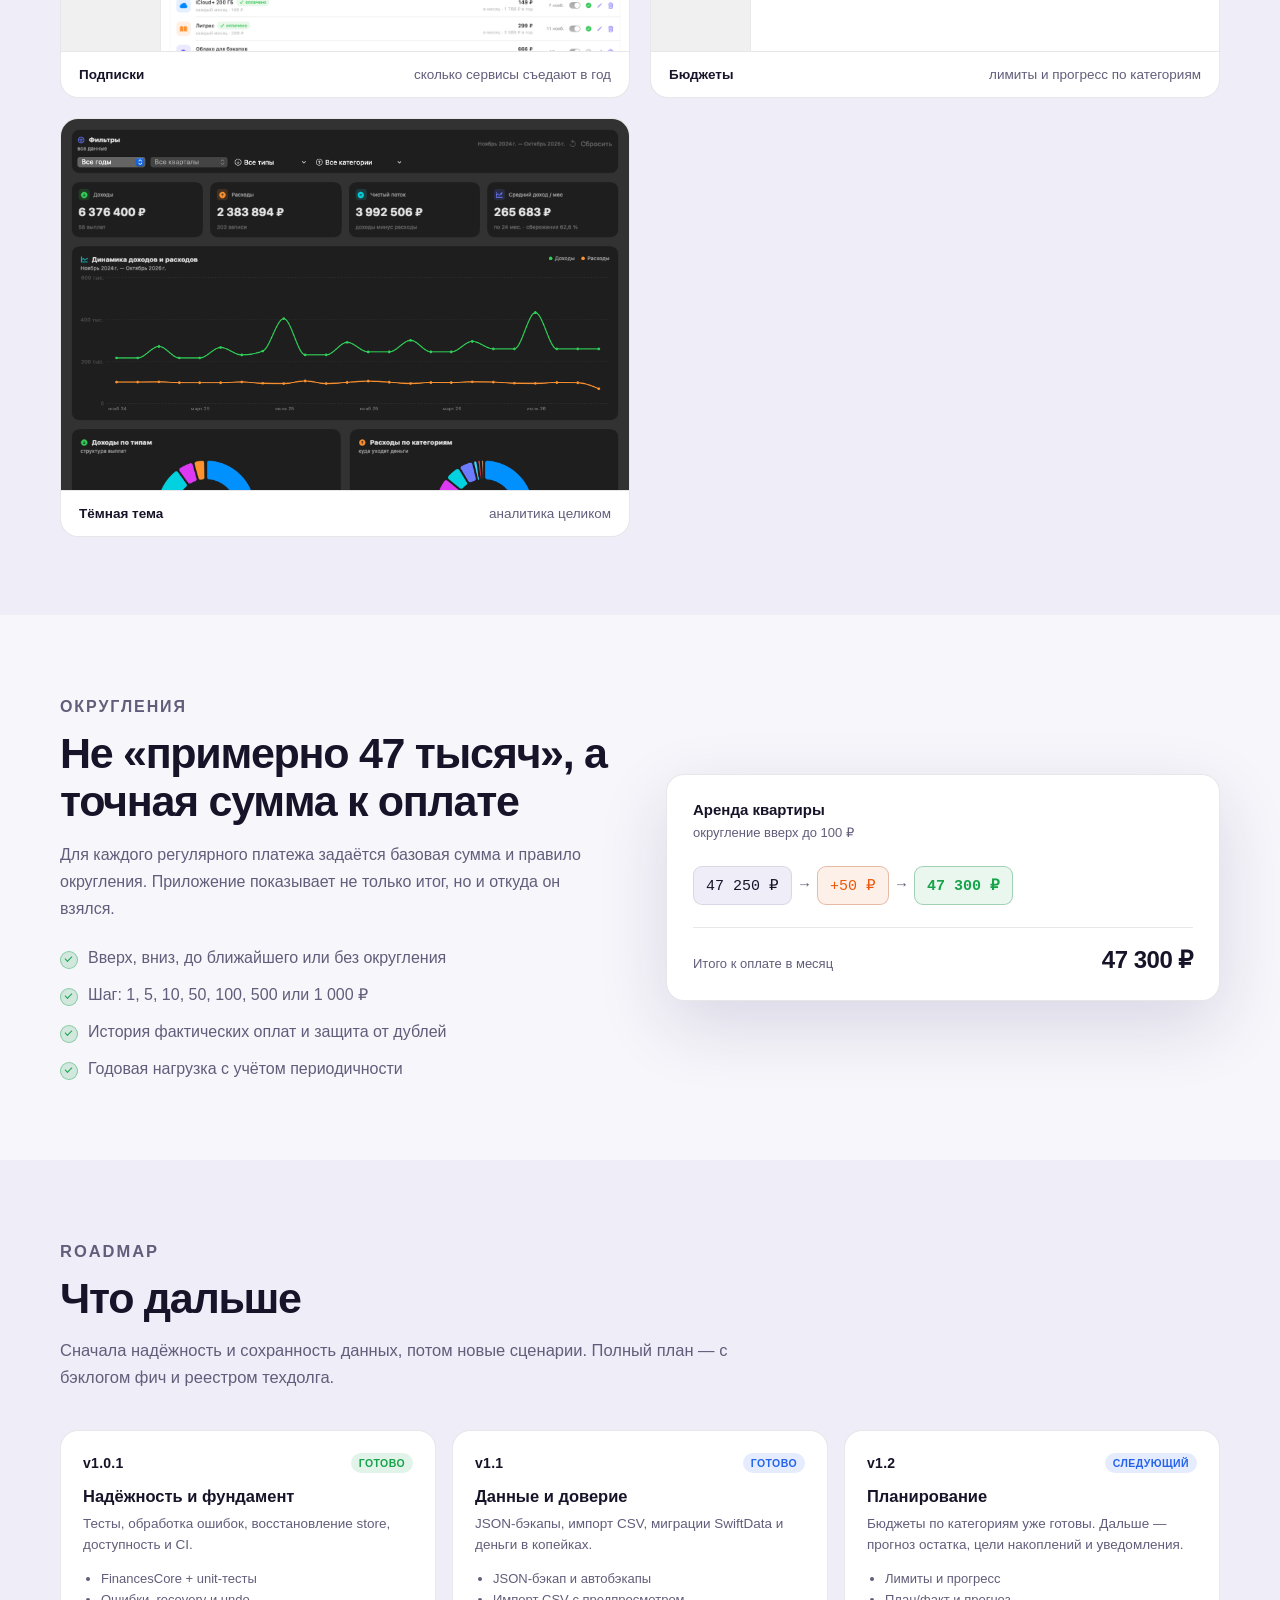
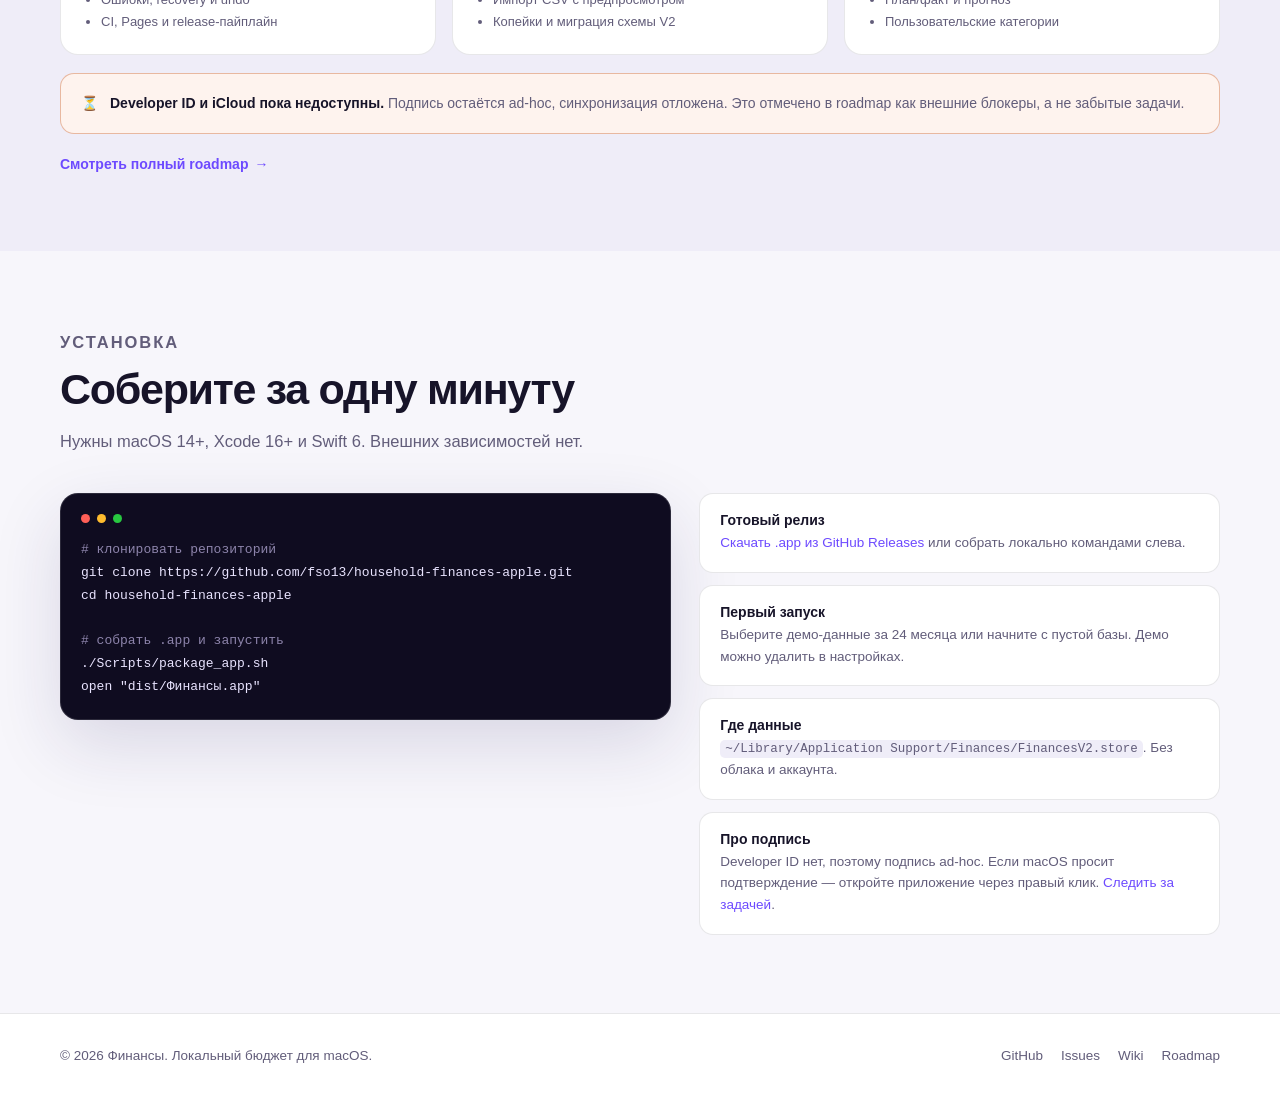
==== commit af1ee62e: "feat: add monthly category budgets - Budget model and BudgetService with kopecks - Schema V3 with li" ====
--- a/docs/index.html
+++ b/docs/index.html
@@ -206,6 +206,13 @@
           </figure>
 
           <figure class="shot">
+            <a href="assets/budgets.png" target="_blank" rel="noopener">
+              <img src="assets/budgets.png" alt="Бюджеты по категориям: лимиты, потрачено, остаток и прогресс" loading="lazy">
+            </a>
+            <figcaption><strong>Бюджеты</strong><span>лимиты и прогресс по категориям</span></figcaption>
+          </figure>
+
+          <figure class="shot">
             <a href="assets/analytics-dark.png" target="_blank" rel="noopener">
               <img src="assets/analytics-dark.png" alt="Тёмная тема аналитики с графиками и таблицами" loading="lazy" style="object-position: top center">
             </a>
@@ -267,7 +274,7 @@
             <h3>Надёжность и фундамент</h3>
             <p>Тесты, обработка ошибок, восстановление store, доступность и CI.</p>
             <ul>
-              <li>FinancesCore + 62 теста</li>
+              <li>FinancesCore + unit-тесты</li>
               <li>Ошибки, recovery и undo</li>
               <li>CI, Pages и release-пайплайн</li>
             </ul>
@@ -293,7 +300,7 @@
               <span class="badge badge-next">следующий</span>
             </div>
             <h3>Планирование</h3>
-            <p>Бюджеты по категориям, прогноз остатка, цели накоплений и уведомления.</p>
+            <p>Бюджеты по категориям уже готовы. Дальше — прогноз остатка, цели накоплений и уведомления.</p>
             <ul>
               <li>Лимиты и прогресс</li>
               <li>План/факт и прогноз</li>
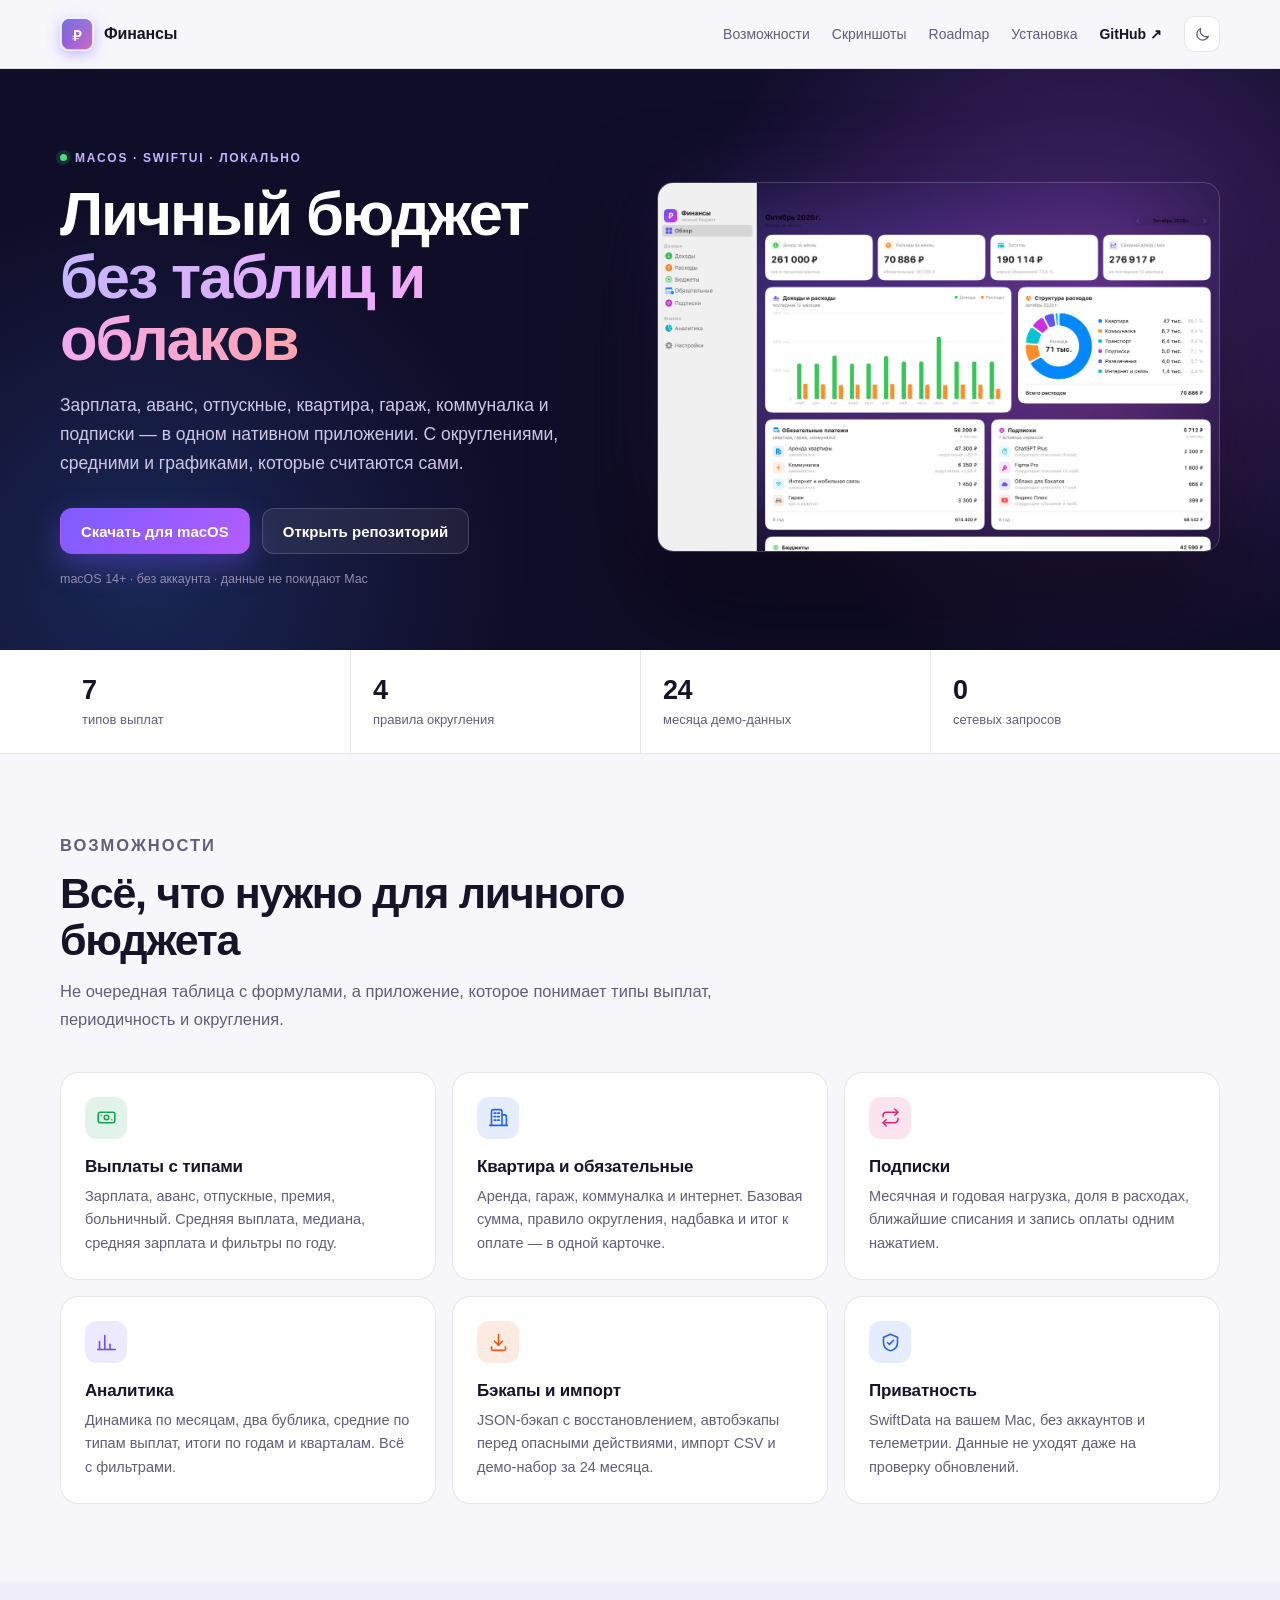
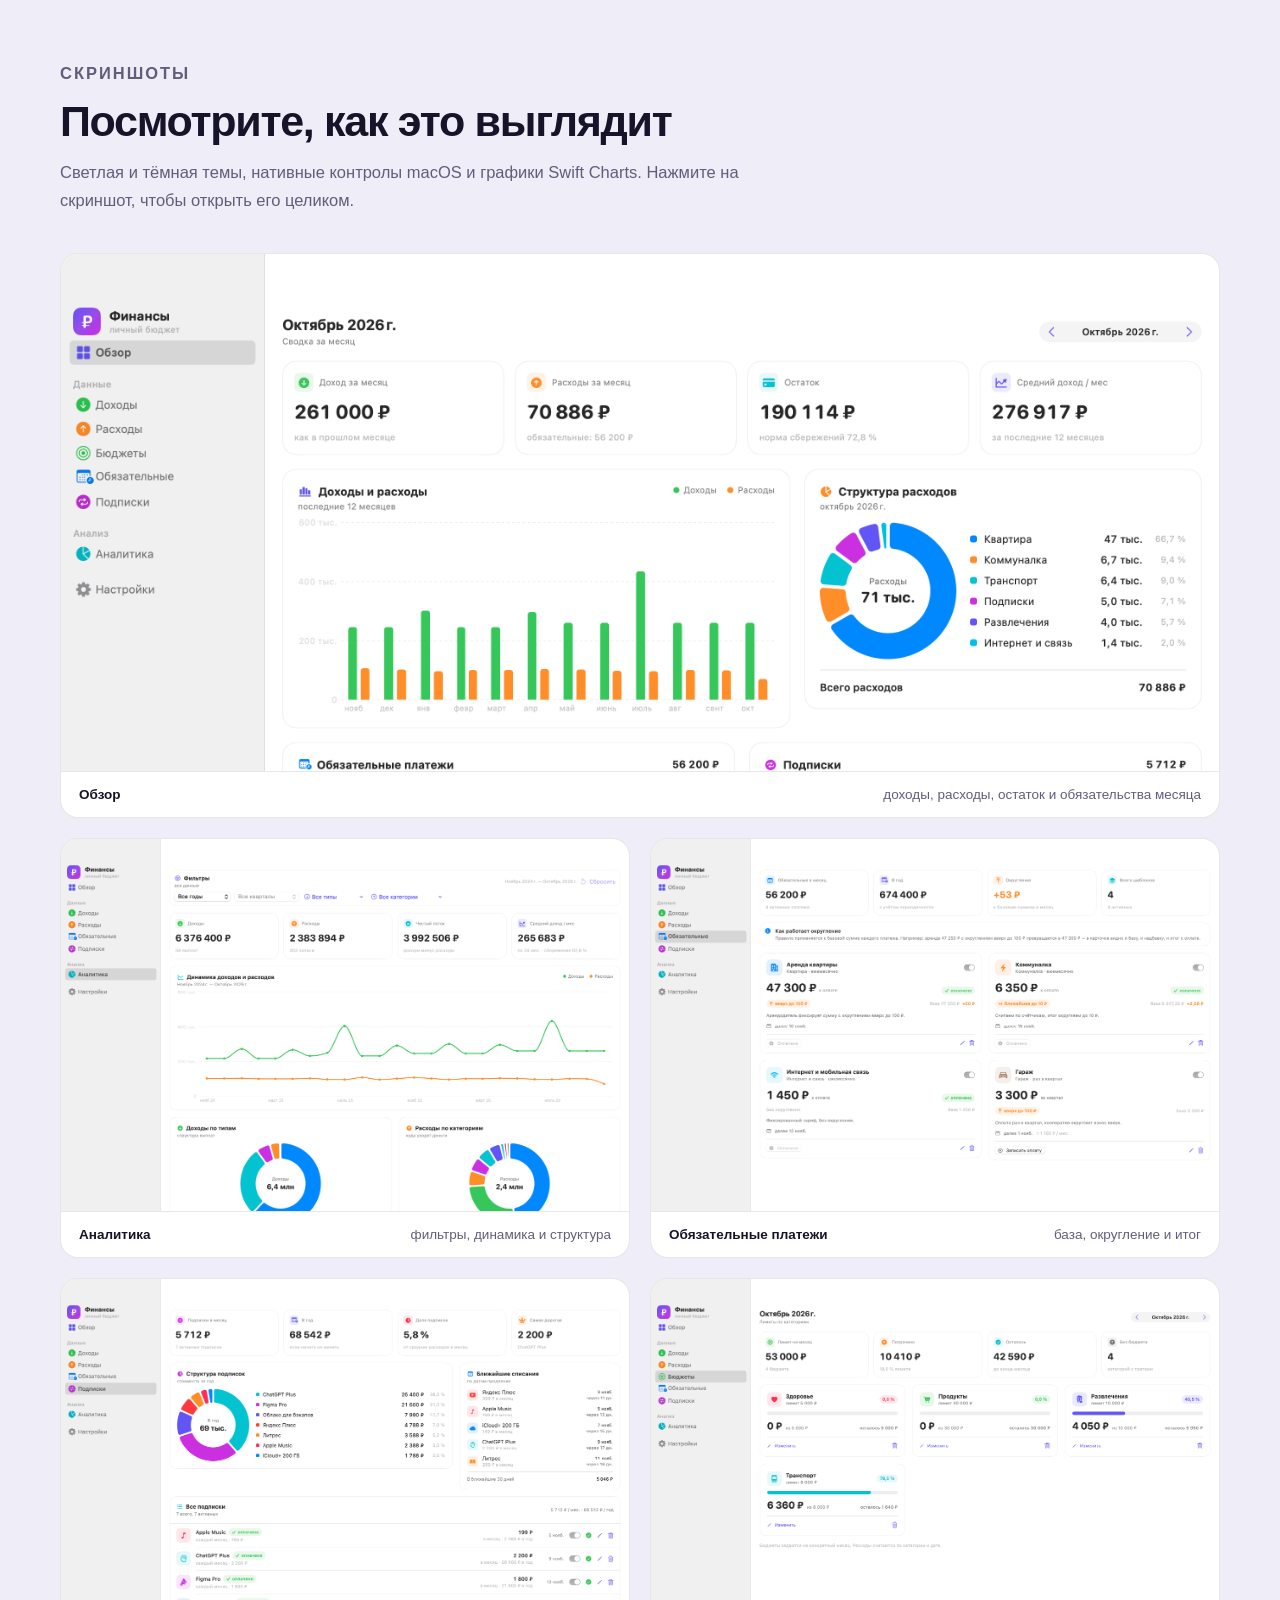
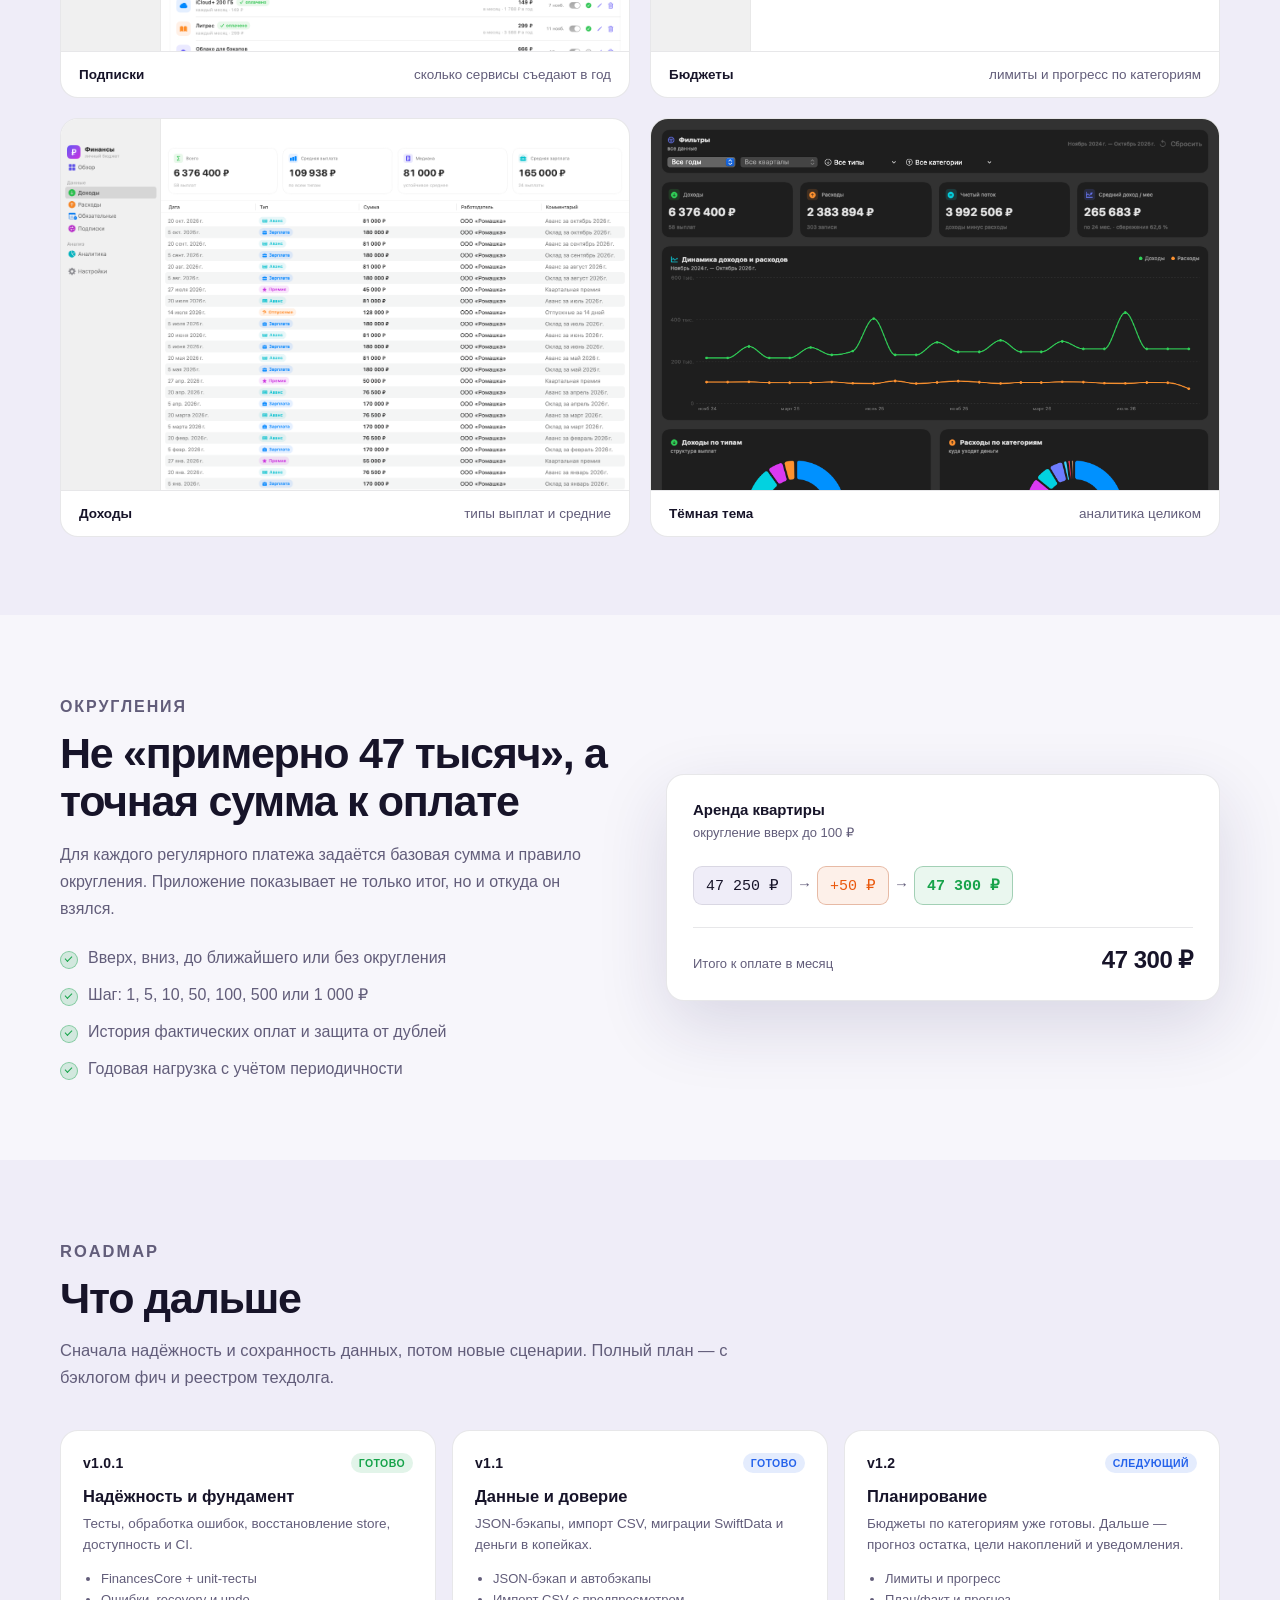
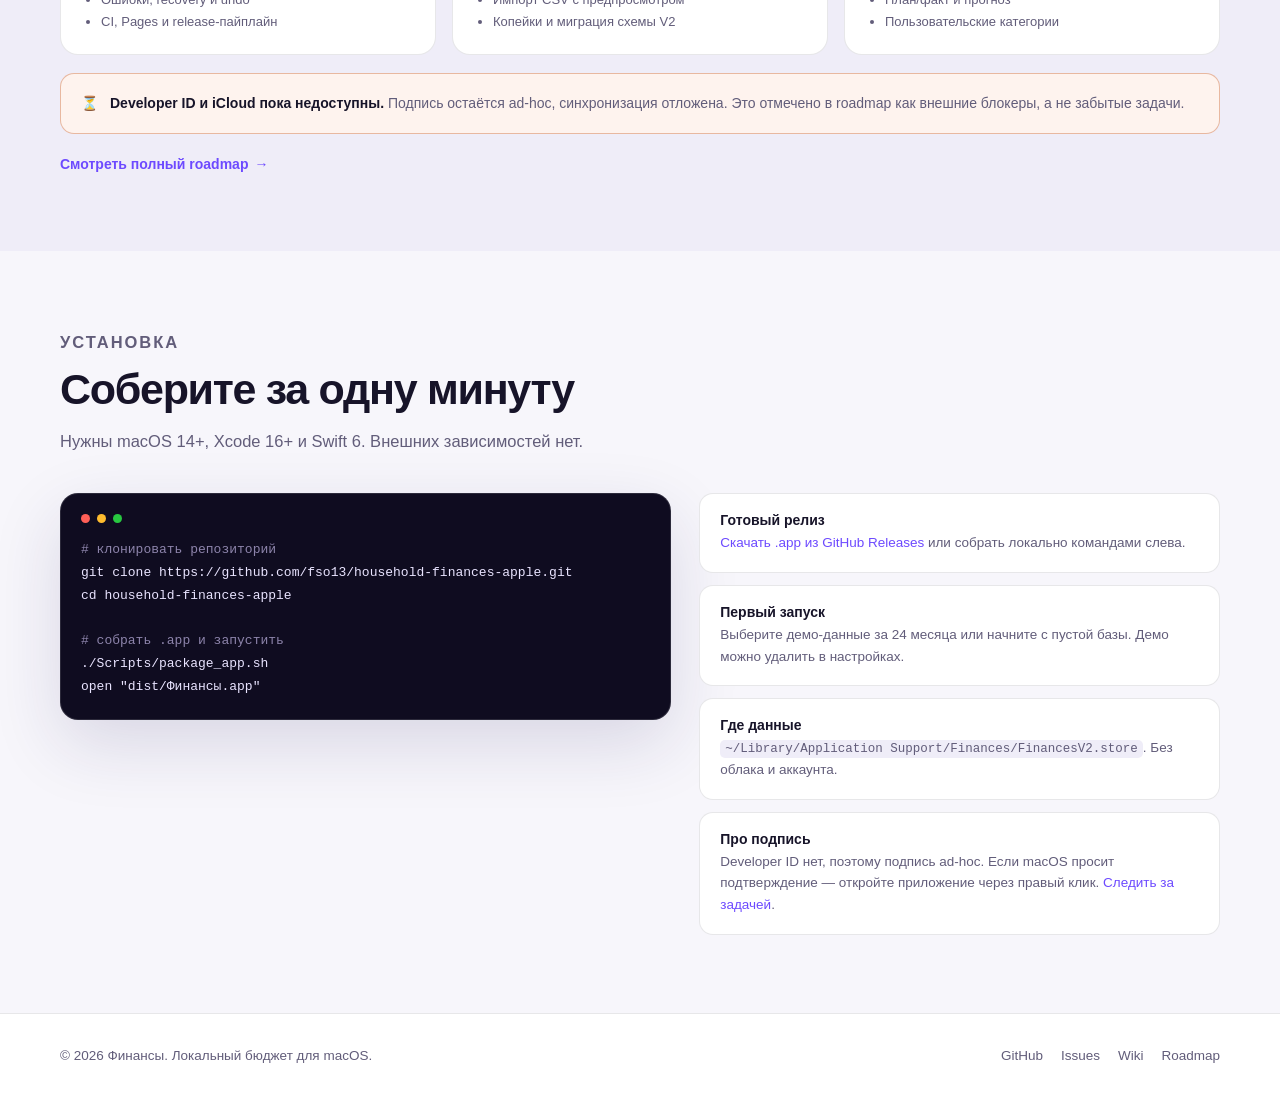
==== commit 7cf80bb0: "feat: add budgets screen and v1.2 documentation" ====
--- a/docs/index.html
+++ b/docs/index.html
@@ -213,6 +213,13 @@
           </figure>
 
           <figure class="shot">
+            <a href="assets/income.png" target="_blank" rel="noopener">
+              <img src="assets/income.png" alt="Доходы: таблица выплат с типами, средней и медианой" loading="lazy">
+            </a>
+            <figcaption><strong>Доходы</strong><span>типы выплат и средние</span></figcaption>
+          </figure>
+
+          <figure class="shot">
             <a href="assets/analytics-dark.png" target="_blank" rel="noopener">
               <img src="assets/analytics-dark.png" alt="Тёмная тема аналитики с графиками и таблицами" loading="lazy" style="object-position: top center">
             </a>
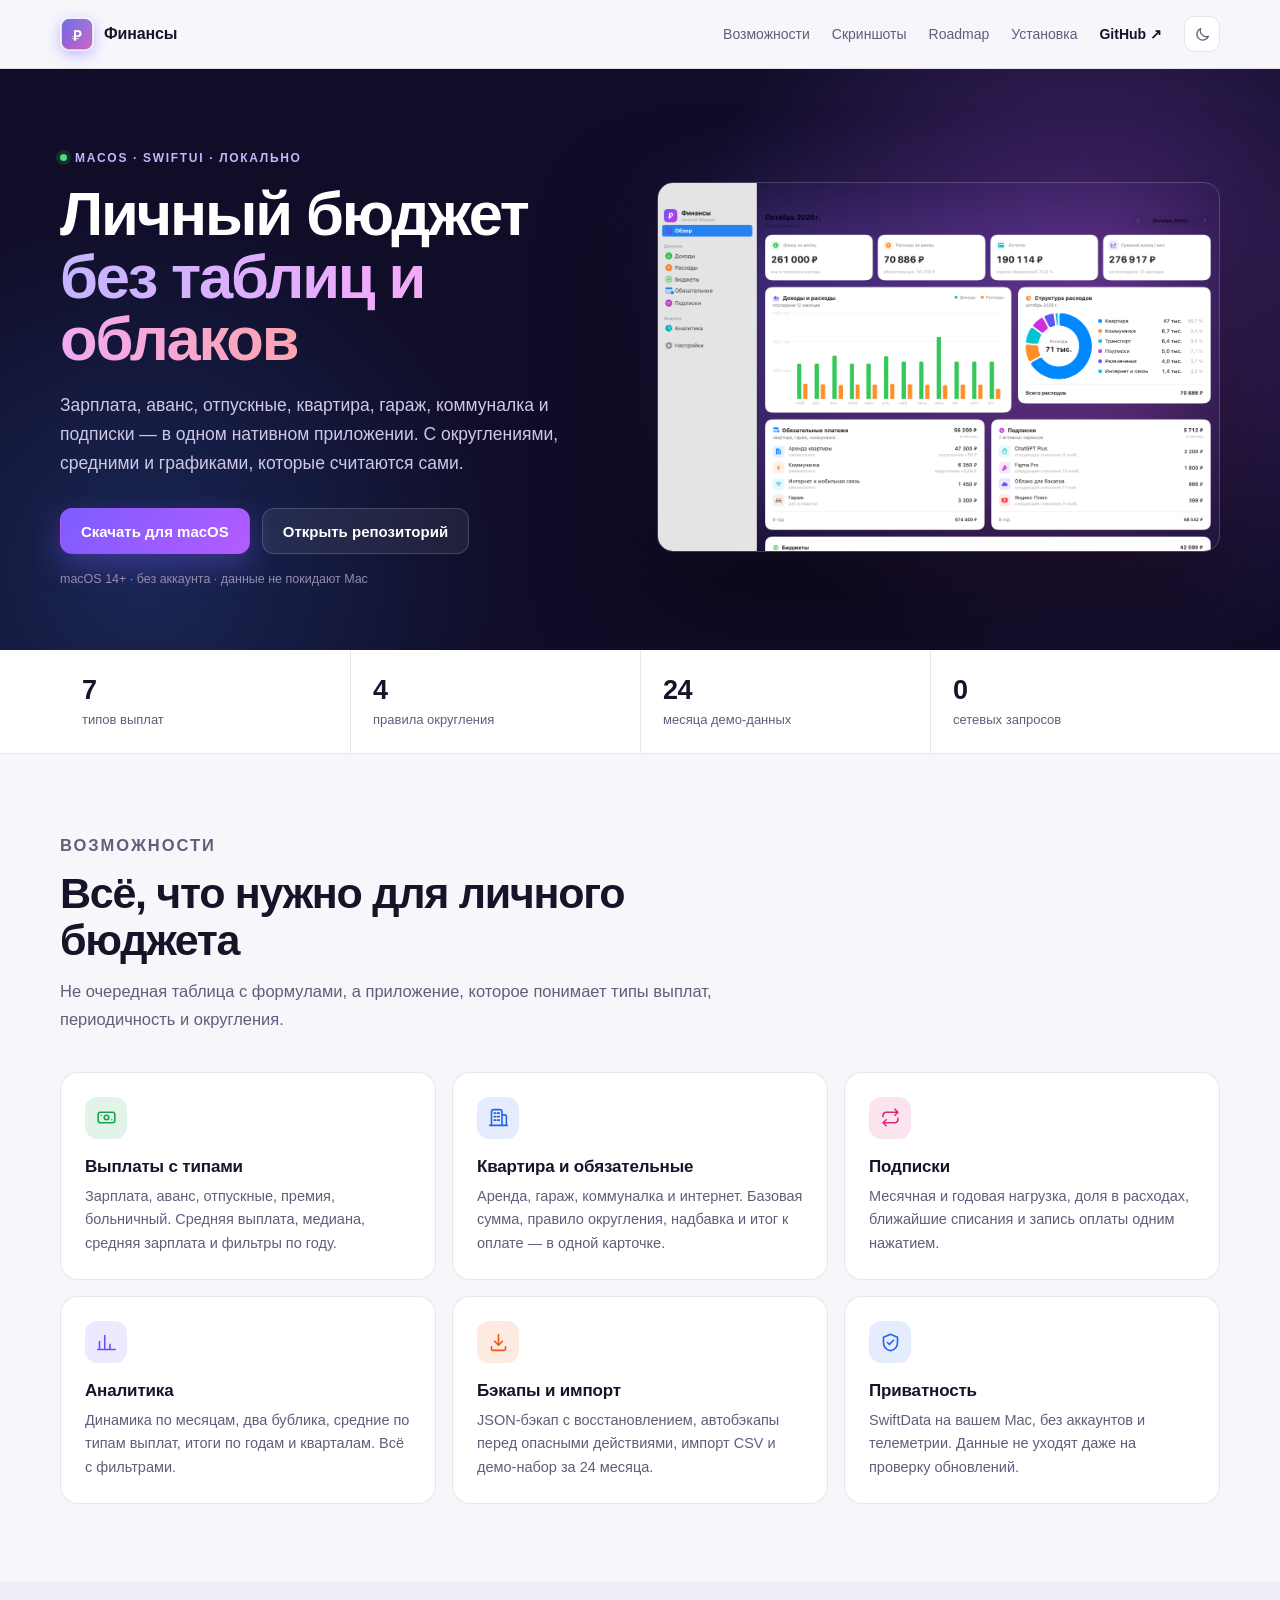
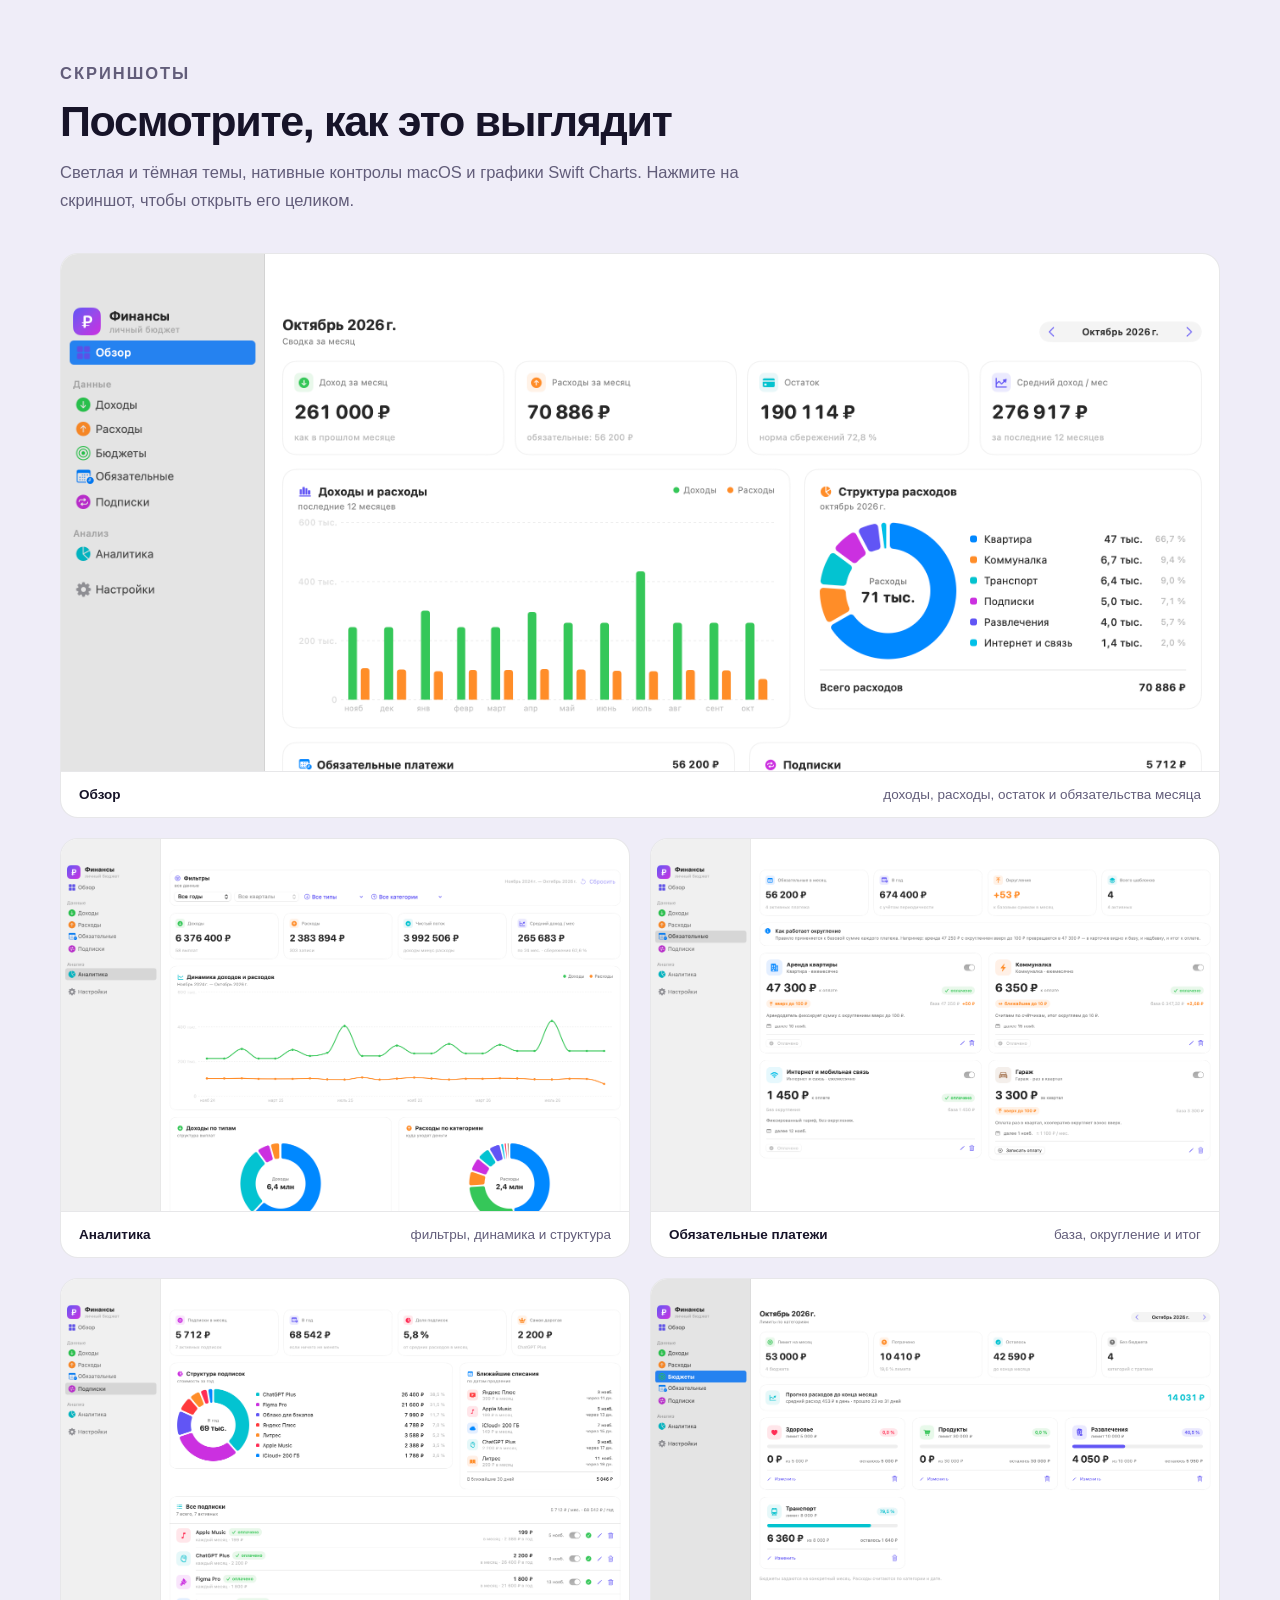
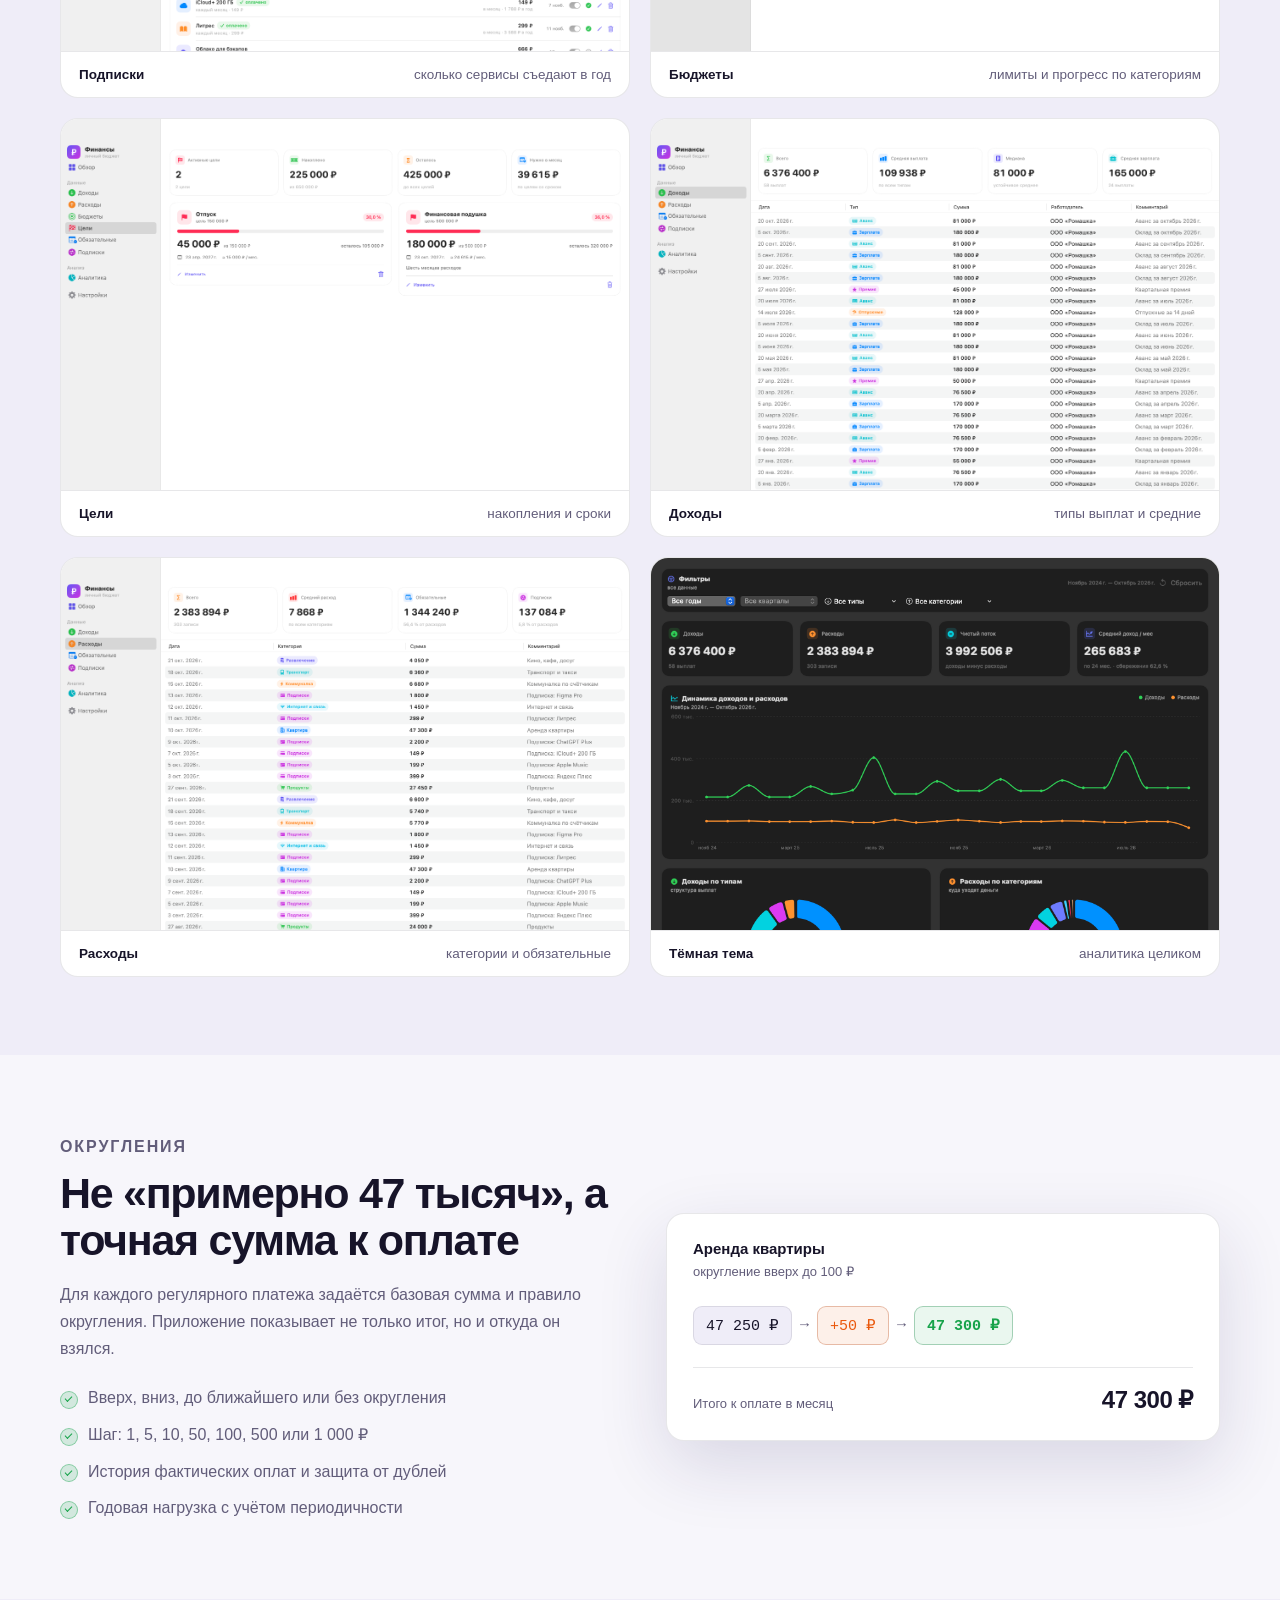
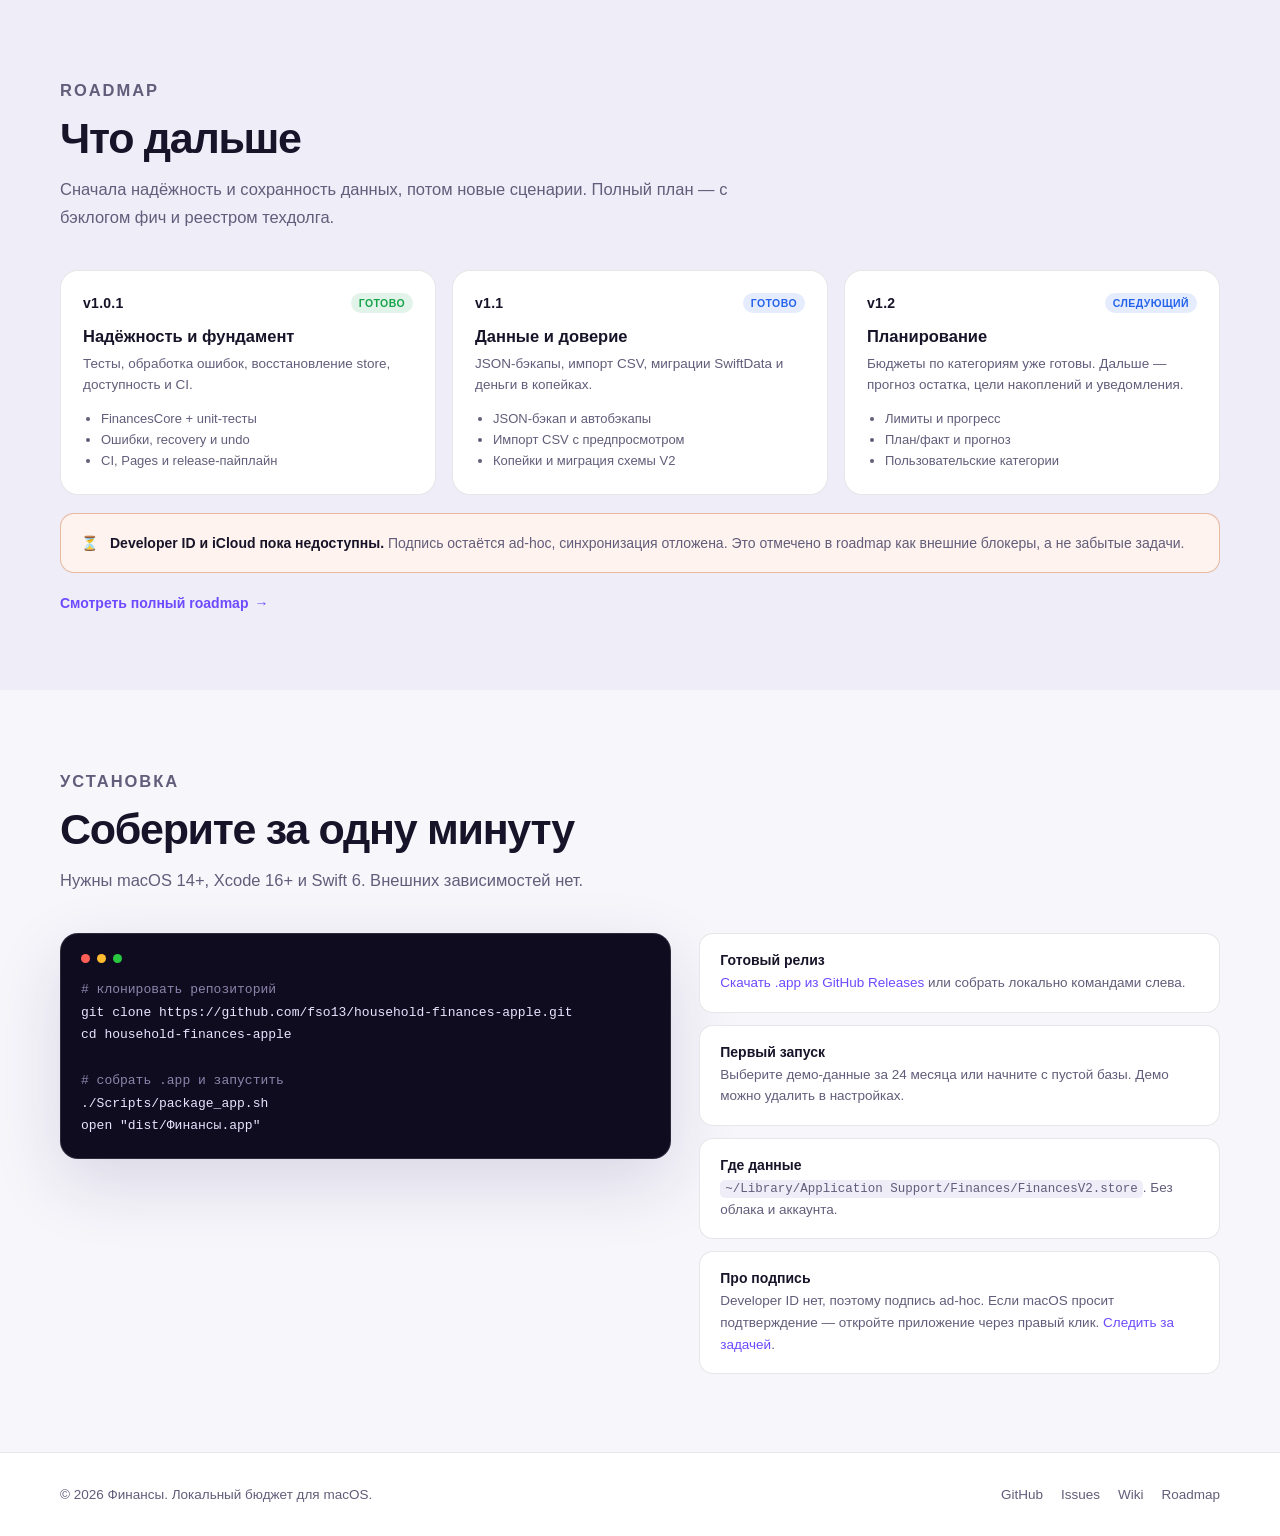
==== commit 92122ad1: "feat: add savings goals - SavingsGoal model and GoalService with monthly contribution - goals screen" ====
--- a/docs/index.html
+++ b/docs/index.html
@@ -213,10 +213,24 @@
           </figure>
 
           <figure class="shot">
+            <a href="assets/goals.png" target="_blank" rel="noopener">
+              <img src="assets/goals.png" alt="Цели накоплений: прогресс, сроки и месячный взнос" loading="lazy">
+            </a>
+            <figcaption><strong>Цели</strong><span>накопления и сроки</span></figcaption>
+          </figure>
+
+          <figure class="shot">
             <a href="assets/income.png" target="_blank" rel="noopener">
               <img src="assets/income.png" alt="Доходы: таблица выплат с типами, средней и медианой" loading="lazy">
             </a>
             <figcaption><strong>Доходы</strong><span>типы выплат и средние</span></figcaption>
+          </figure>
+
+          <figure class="shot">
+            <a href="assets/expenses.png" target="_blank" rel="noopener">
+              <img src="assets/expenses.png" alt="Расходы по категориям и доля обязательных платежей" loading="lazy">
+            </a>
+            <figcaption><strong>Расходы</strong><span>категории и обязательные</span></figcaption>
           </figure>
 
           <figure class="shot">
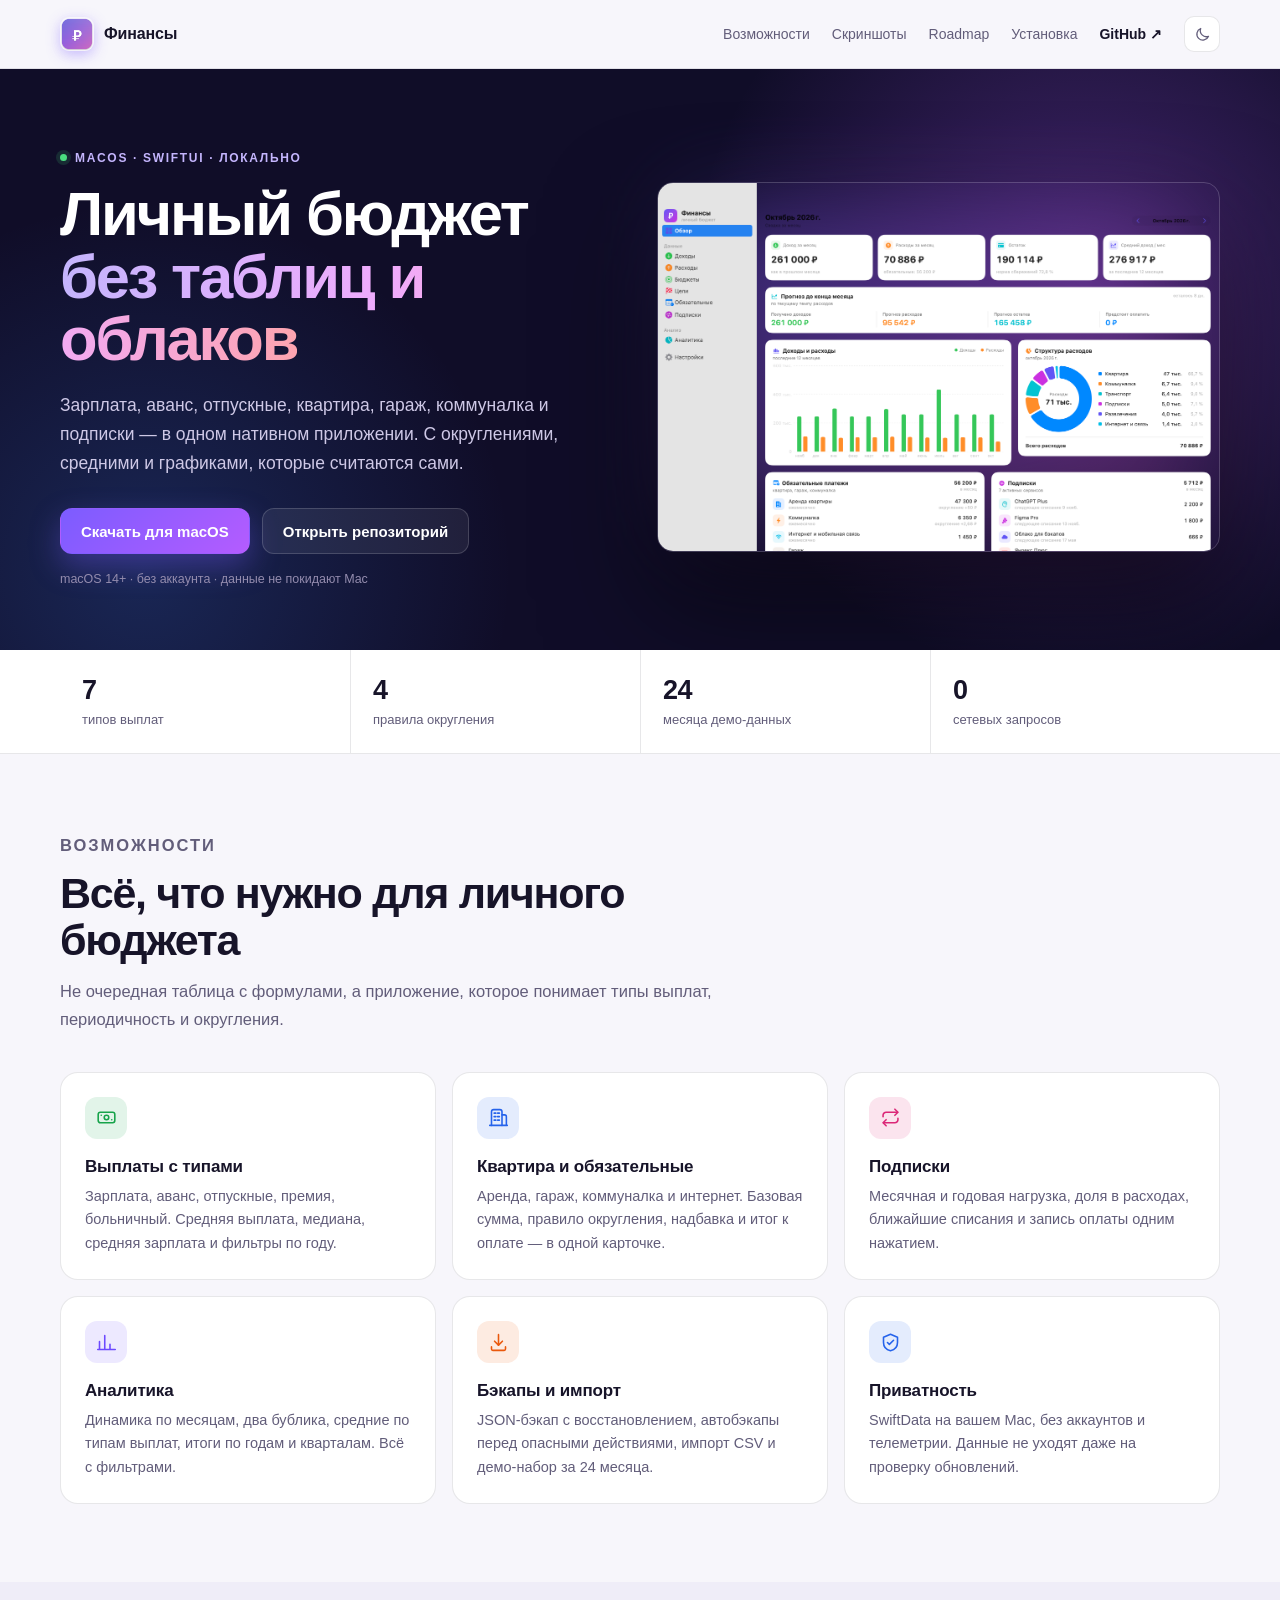
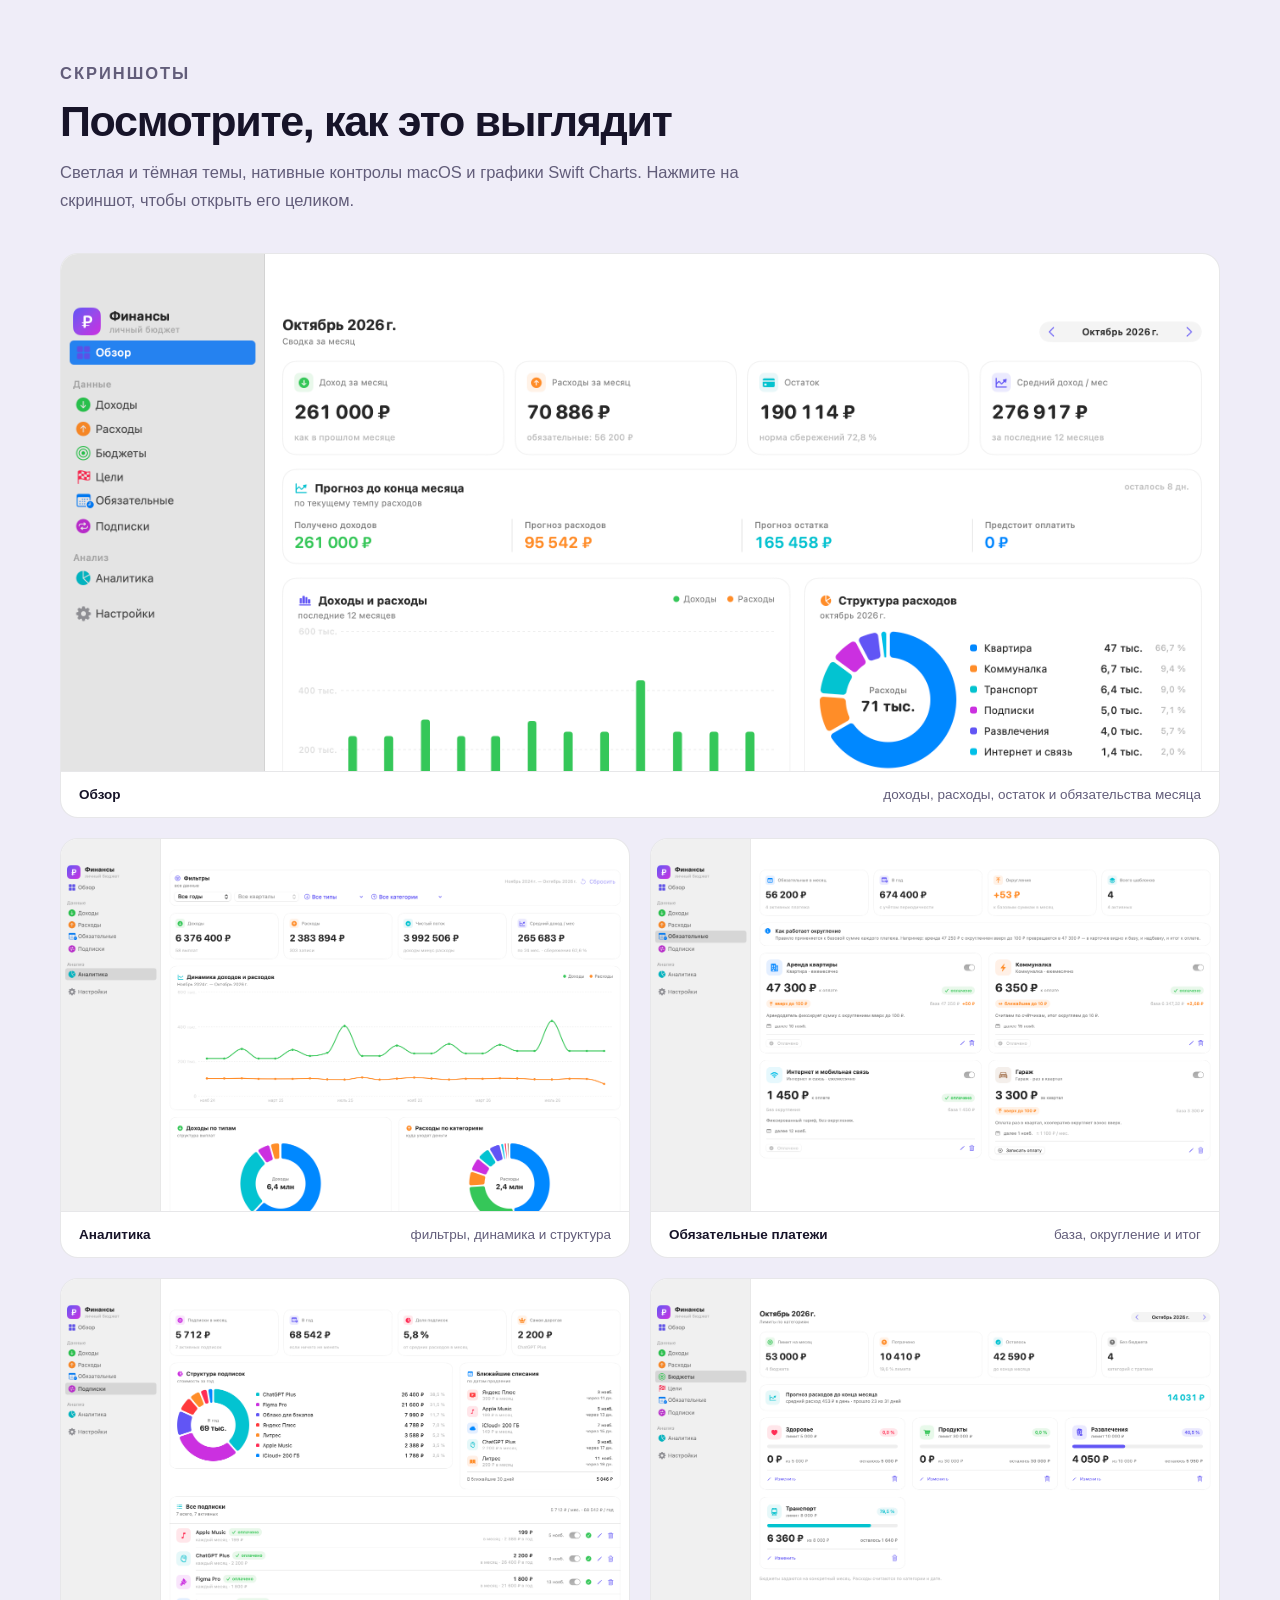
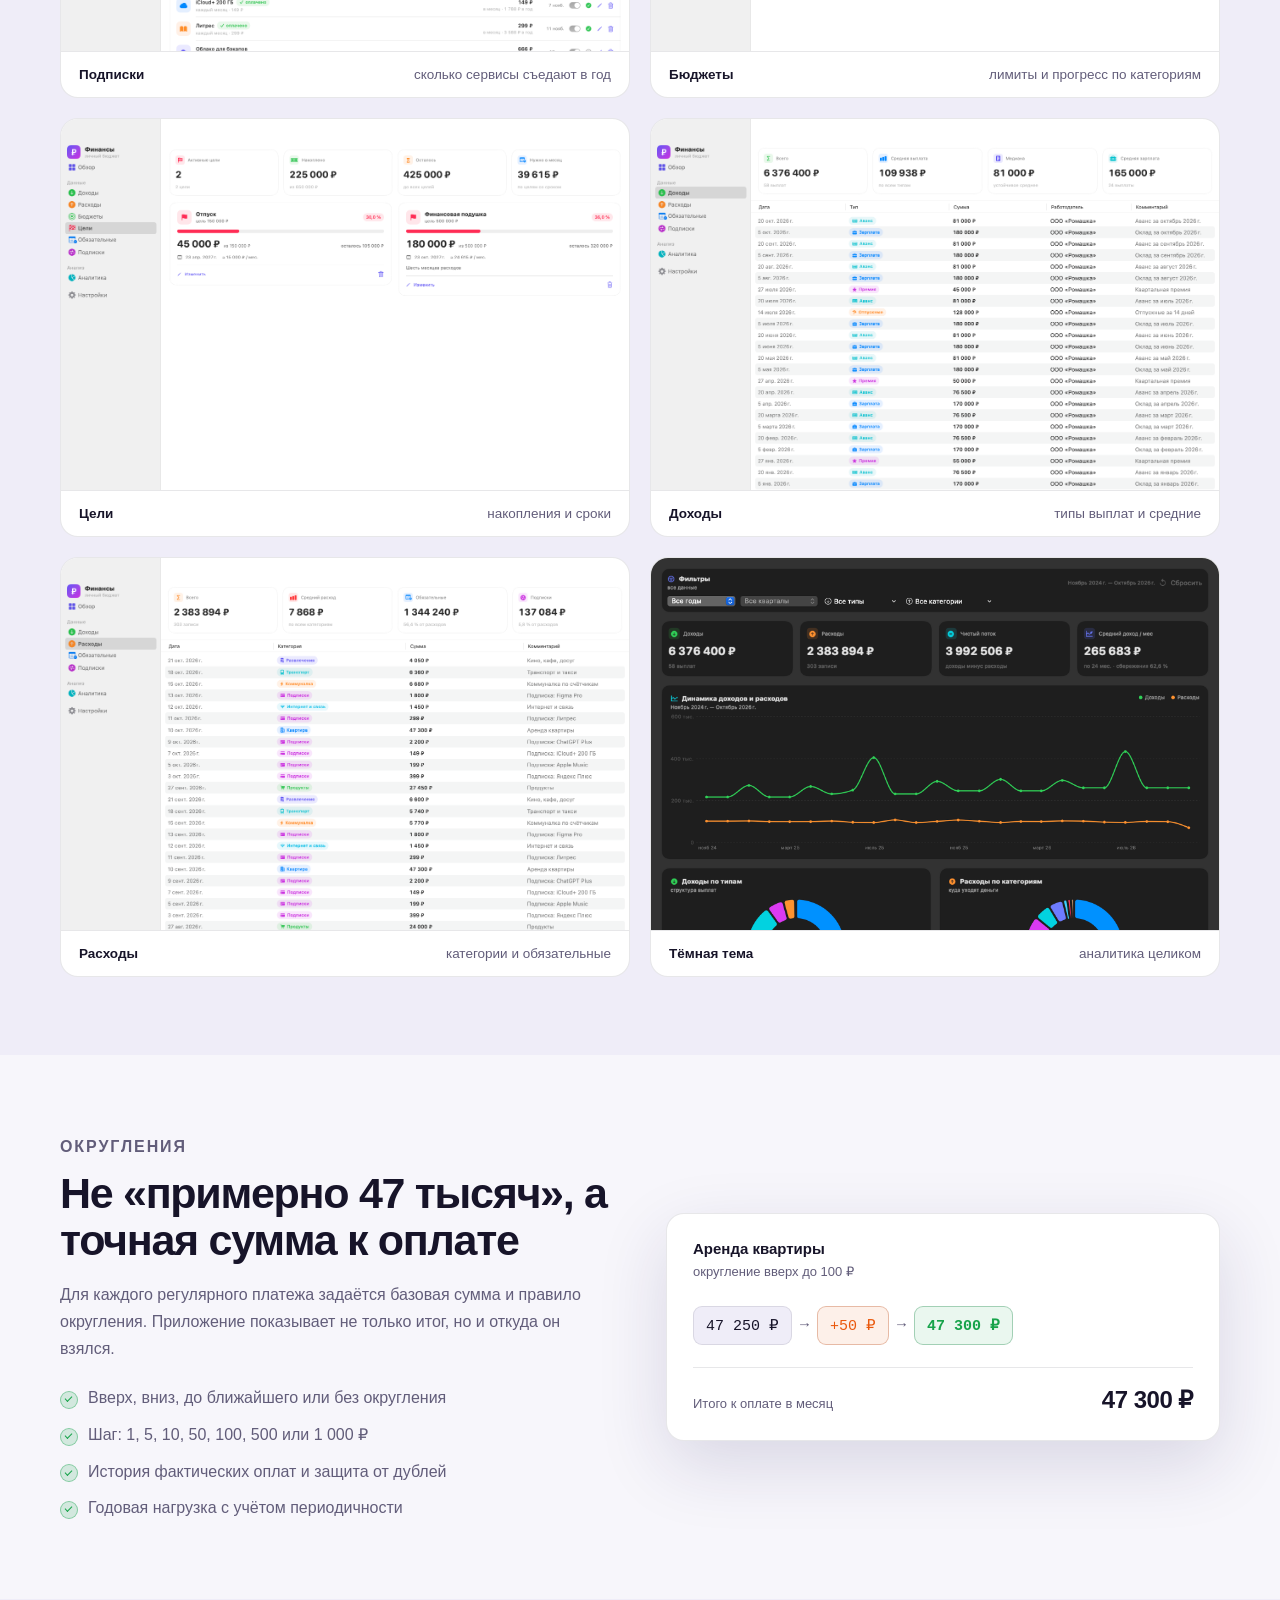
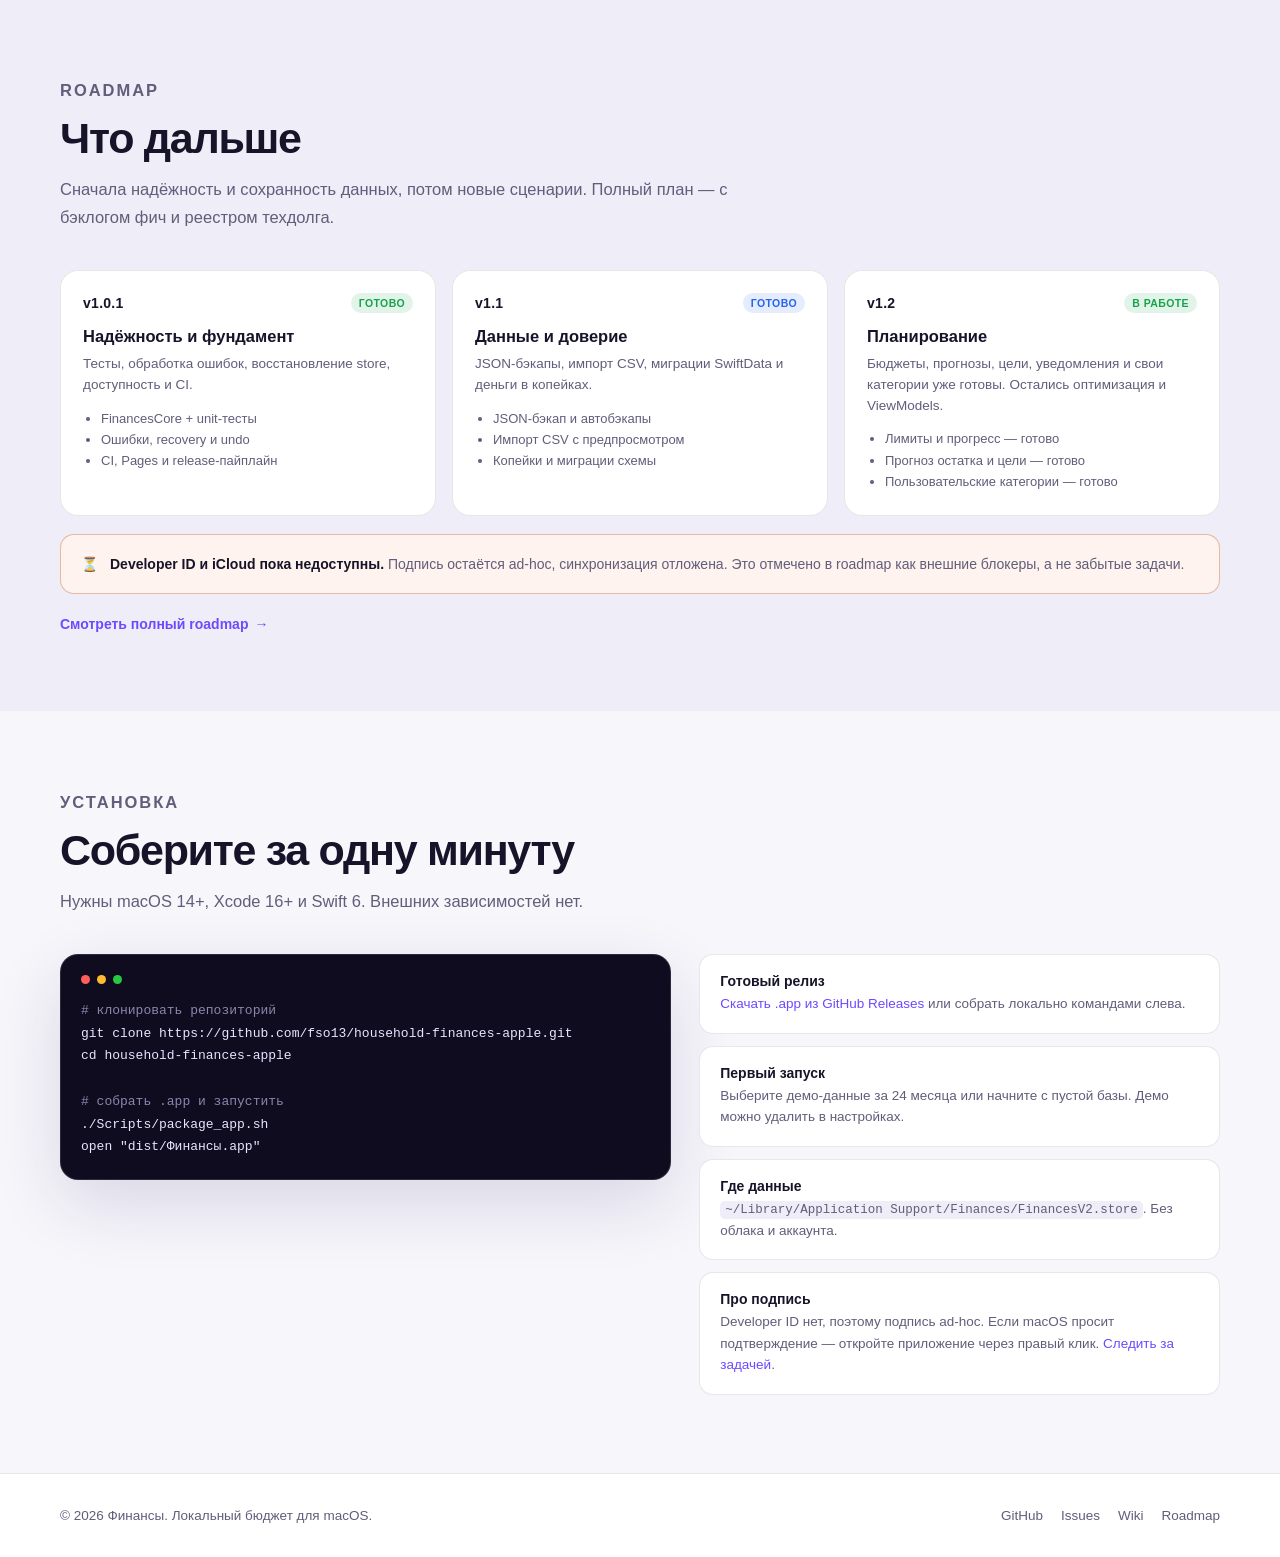
==== commit 7413cc2d: "feat: add custom expense categories - ExpenseCategory is a raw-string catalog type with built-in com" ====
--- a/docs/index.html
+++ b/docs/index.html
@@ -311,21 +311,21 @@
             <ul>
               <li>JSON-бэкап и автобэкапы</li>
               <li>Импорт CSV с предпросмотром</li>
-              <li>Копейки и миграция схемы V2</li>
+              <li>Копейки и миграции схемы</li>
             </ul>
           </article>
 
           <article class="release">
             <div class="release-top">
               <span class="release-version">v1.2</span>
-              <span class="badge badge-next">следующий</span>
+              <span class="badge badge-now">в работе</span>
             </div>
             <h3>Планирование</h3>
-            <p>Бюджеты по категориям уже готовы. Дальше — прогноз остатка, цели накоплений и уведомления.</p>
+            <p>Бюджеты, прогнозы, цели, уведомления и свои категории уже готовы. Остались оптимизация и ViewModels.</p>
             <ul>
-              <li>Лимиты и прогресс</li>
-              <li>План/факт и прогноз</li>
-              <li>Пользовательские категории</li>
+              <li>Лимиты и прогресс — готово</li>
+              <li>Прогноз остатка и цели — готово</li>
+              <li>Пользовательские категории — готово</li>
             </ul>
           </article>
         </div>
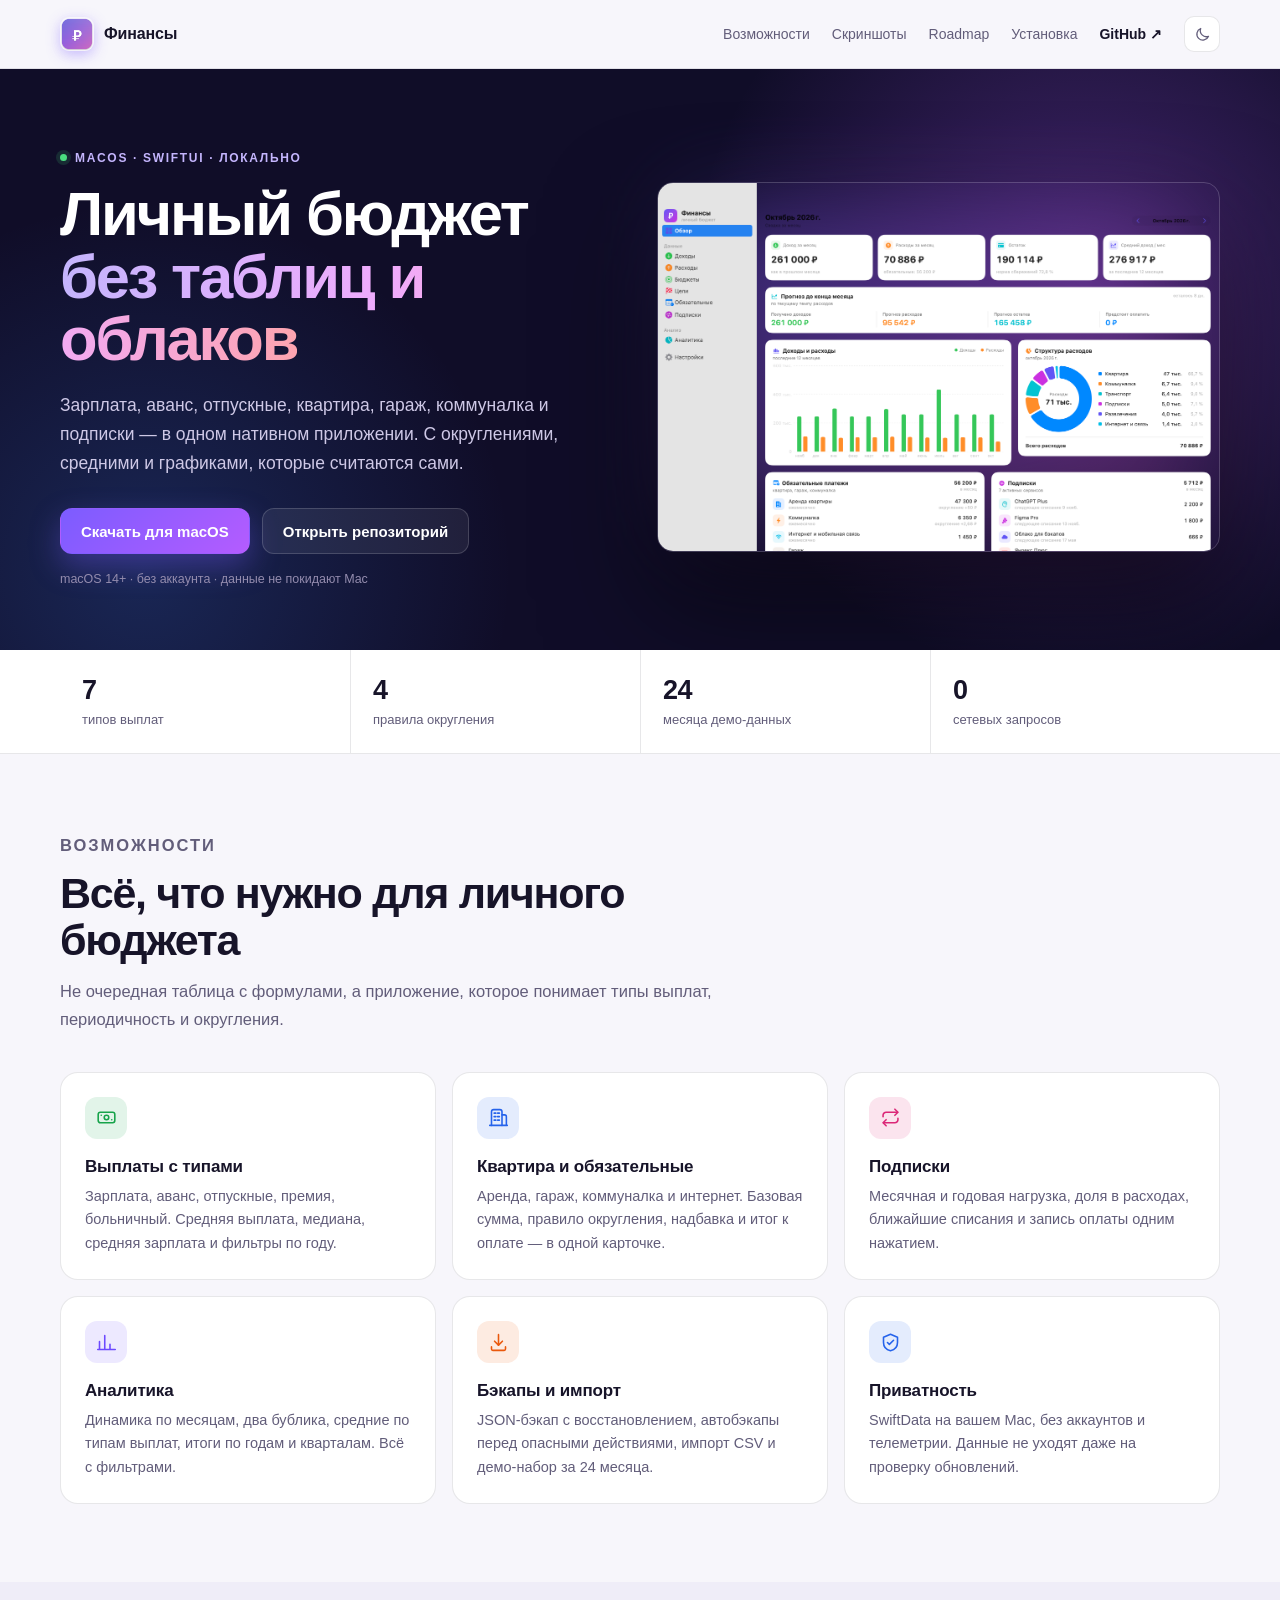
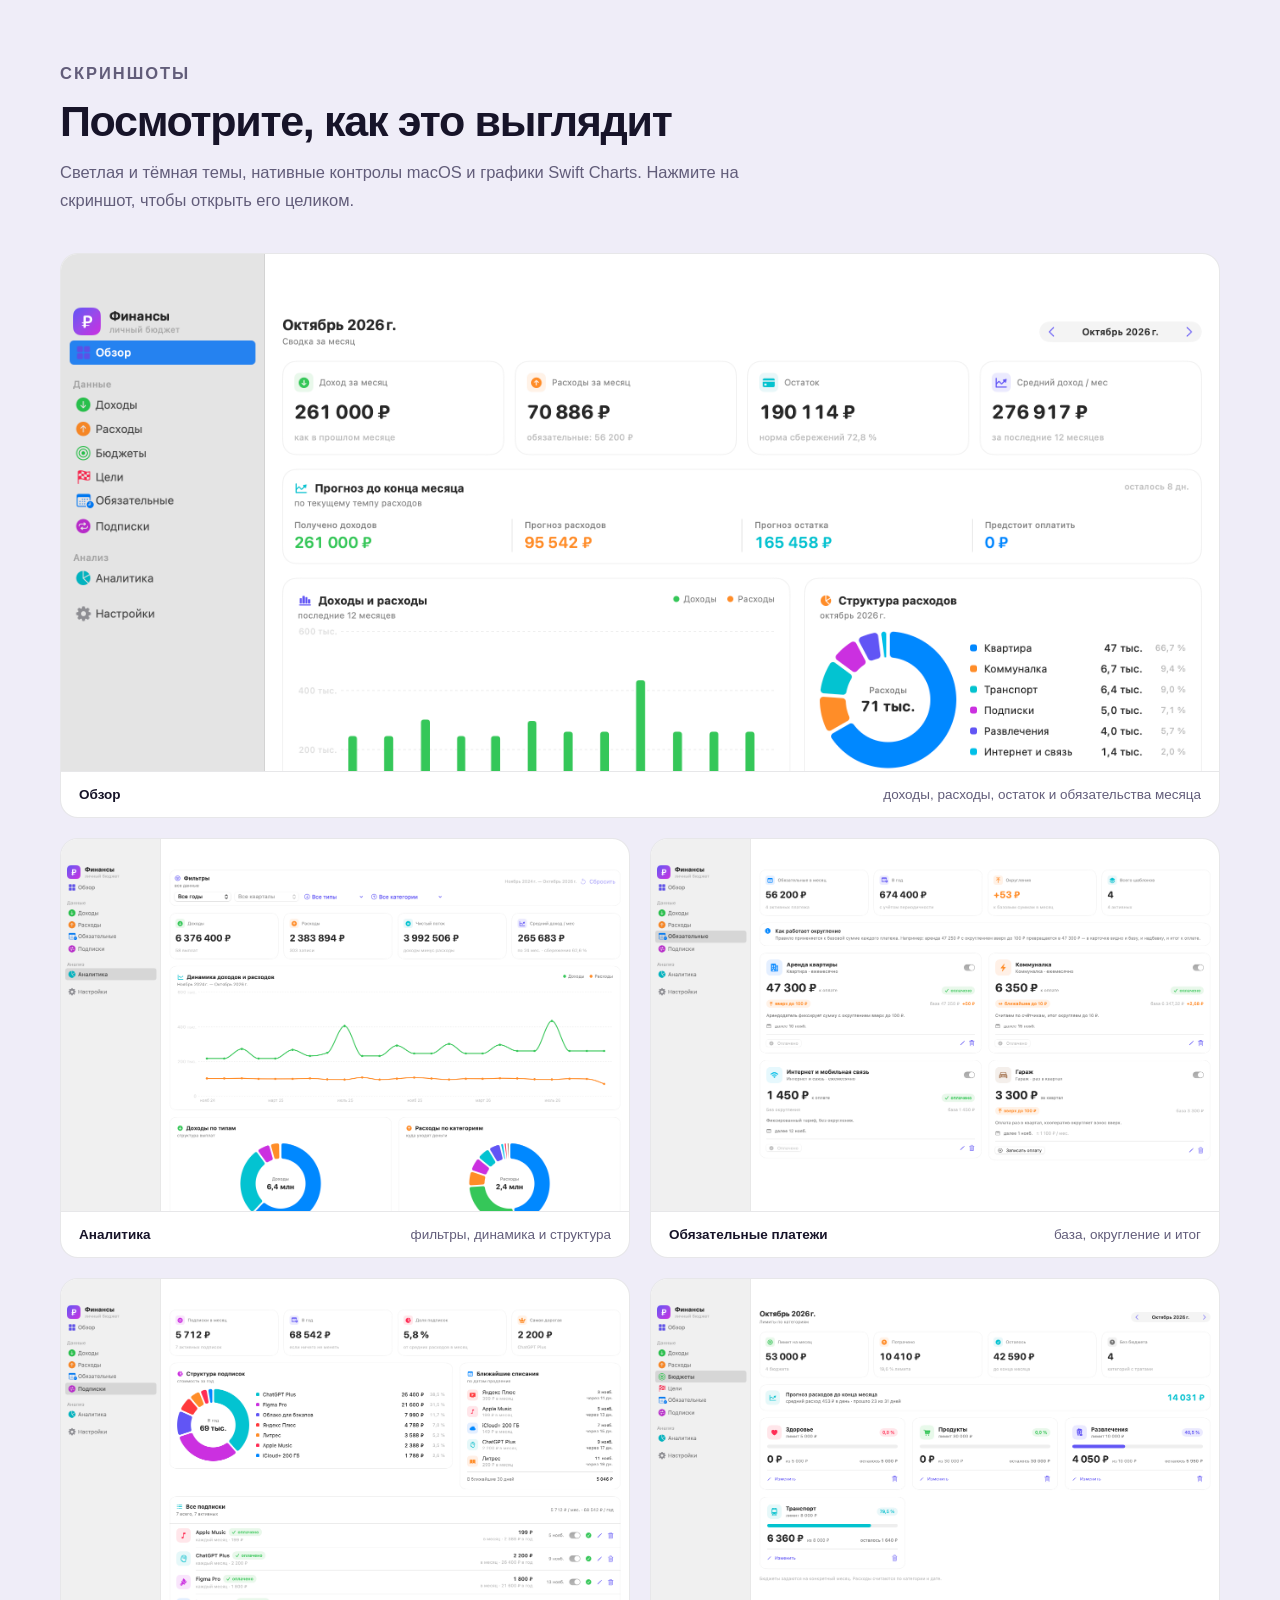
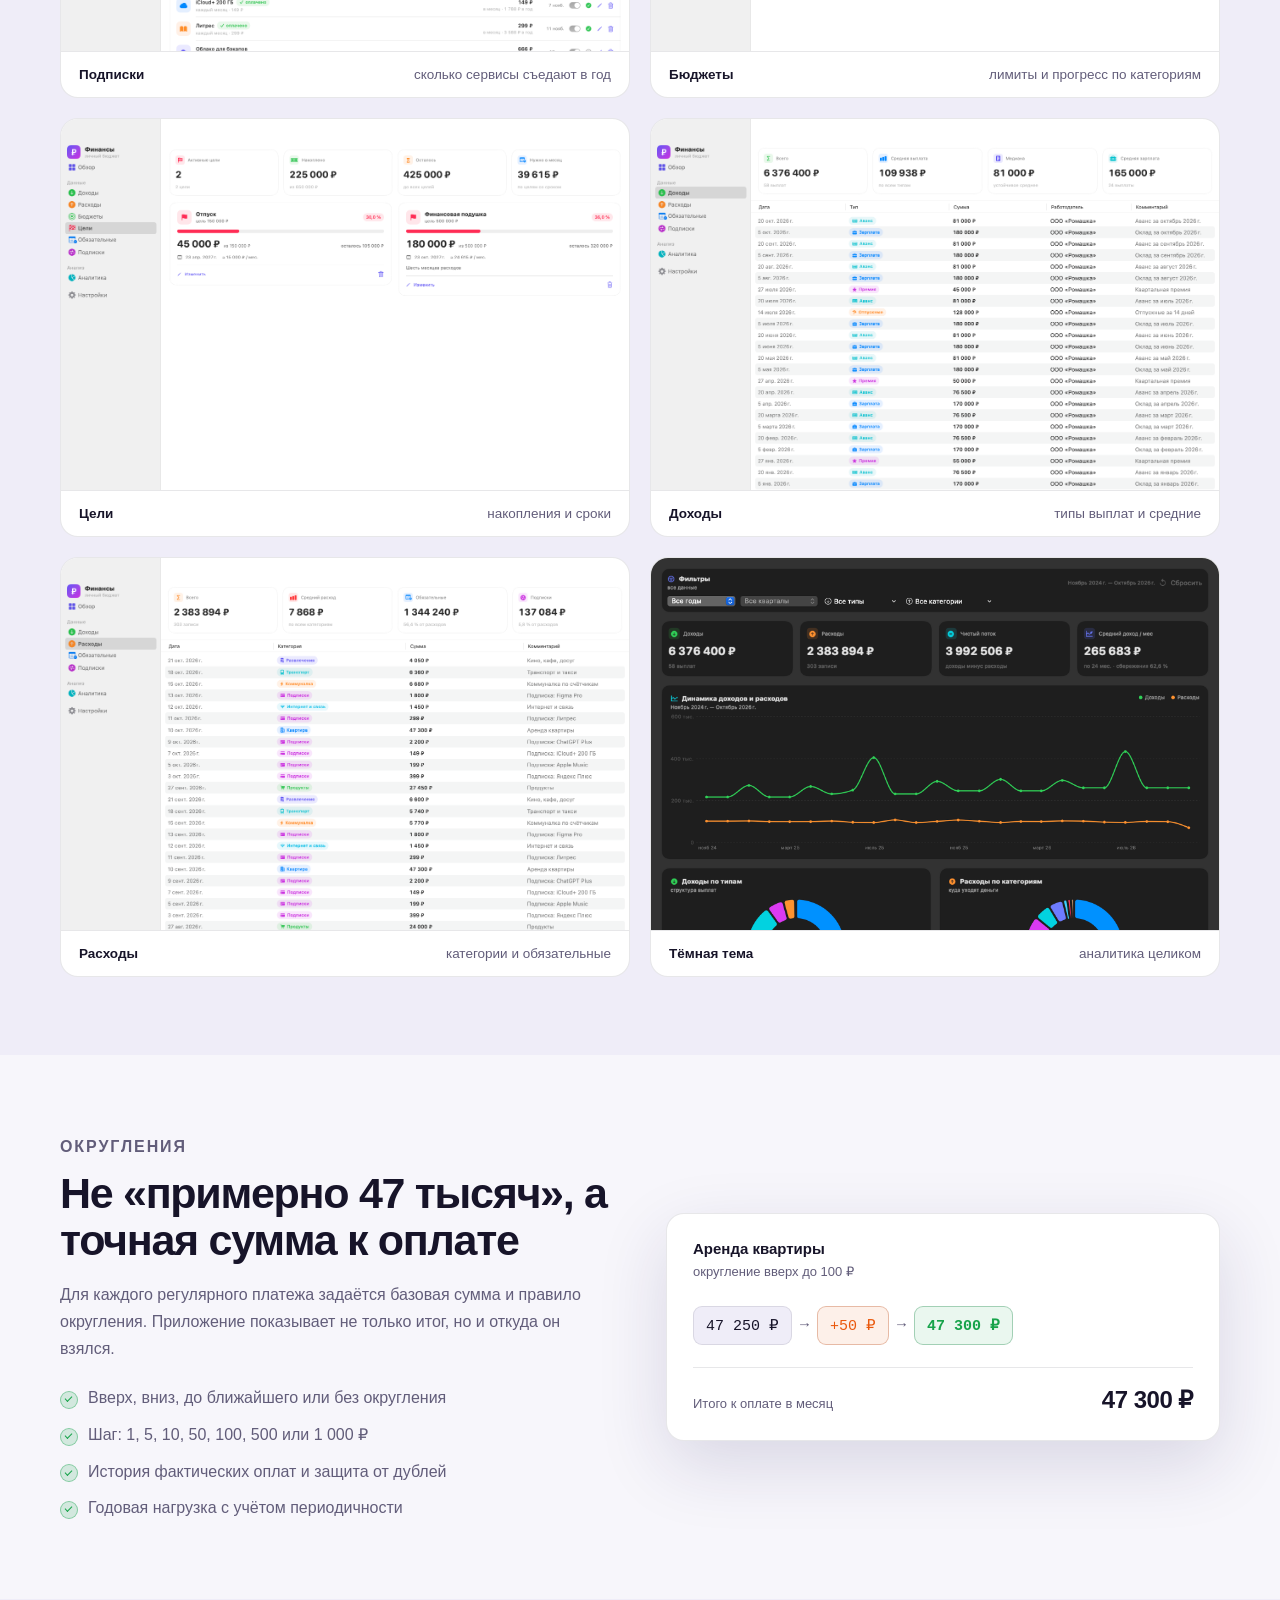
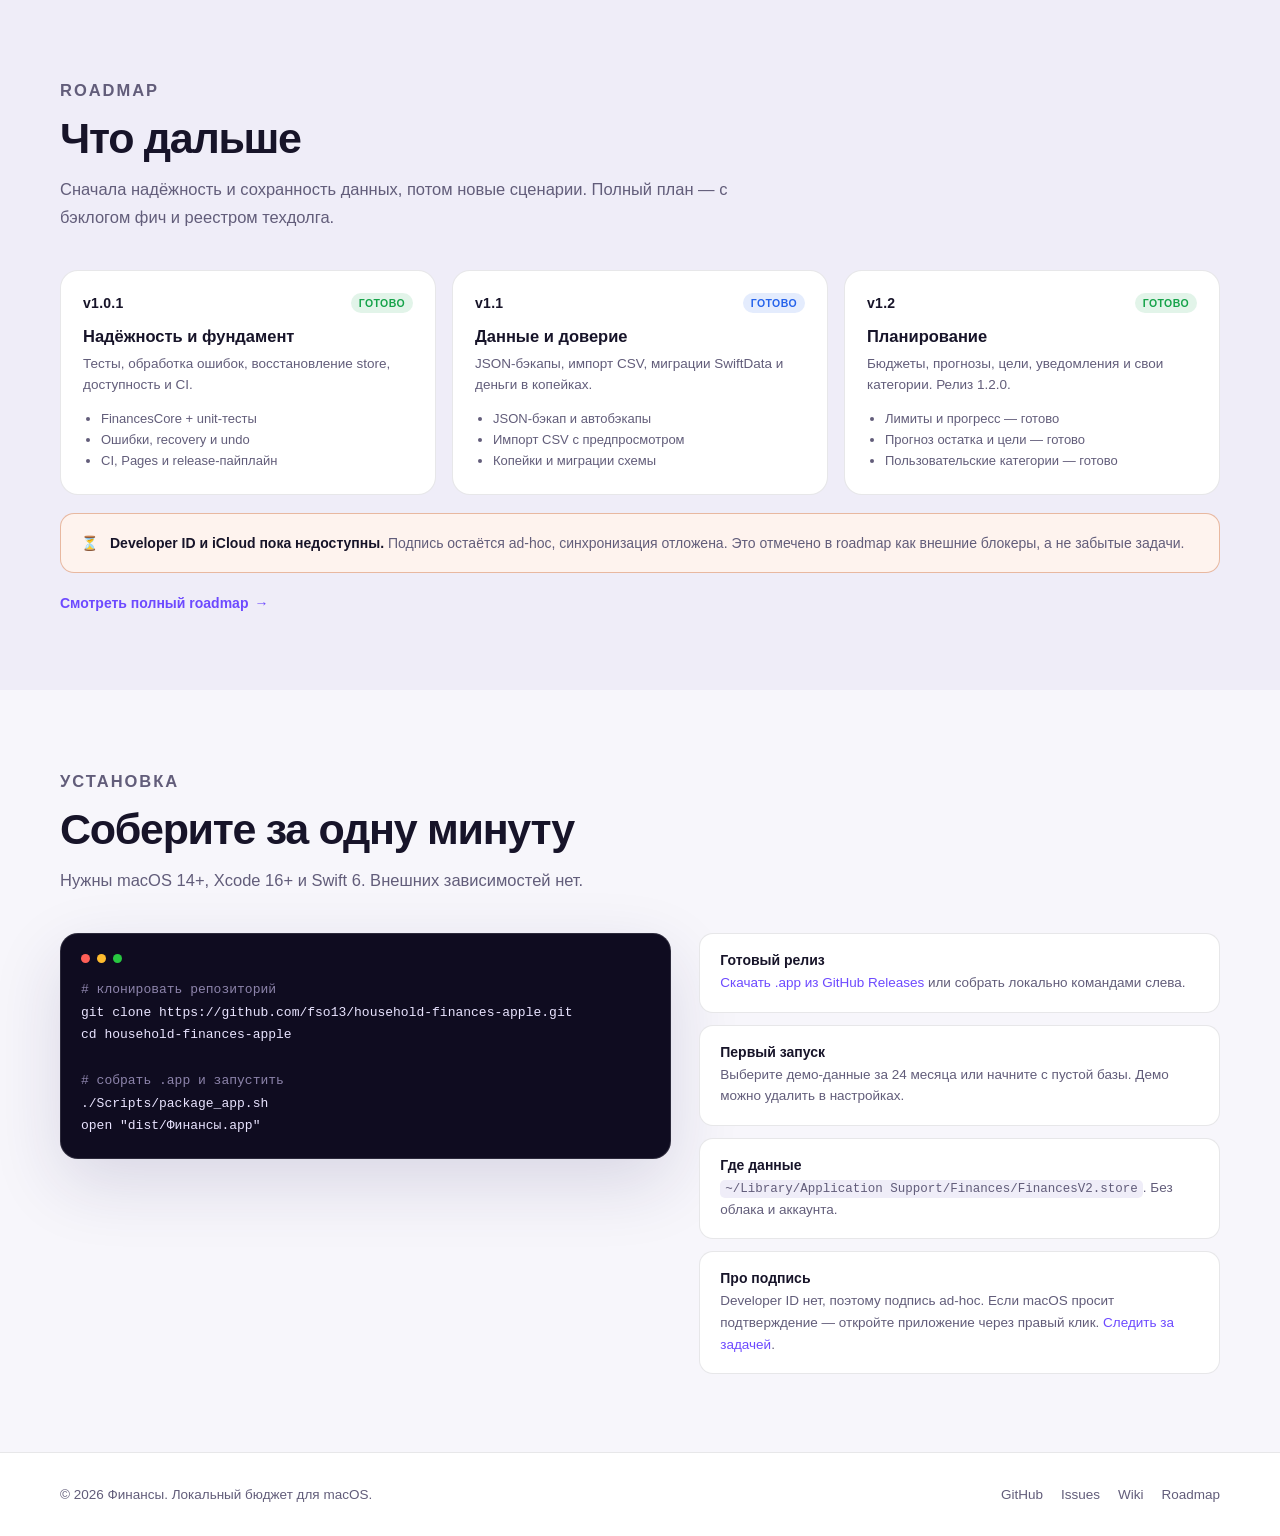
==== commit 6ecf7ce2: "chore: release 1.2.0" ====
--- a/docs/index.html
+++ b/docs/index.html
@@ -318,10 +318,10 @@
           <article class="release">
             <div class="release-top">
               <span class="release-version">v1.2</span>
-              <span class="badge badge-now">в работе</span>
+              <span class="badge badge-now">готово</span>
             </div>
             <h3>Планирование</h3>
-            <p>Бюджеты, прогнозы, цели, уведомления и свои категории уже готовы. Остались оптимизация и ViewModels.</p>
+            <p>Бюджеты, прогнозы, цели, уведомления и свои категории. Релиз 1.2.0.</p>
             <ul>
               <li>Лимиты и прогресс — готово</li>
               <li>Прогноз остатка и цели — готово</li>
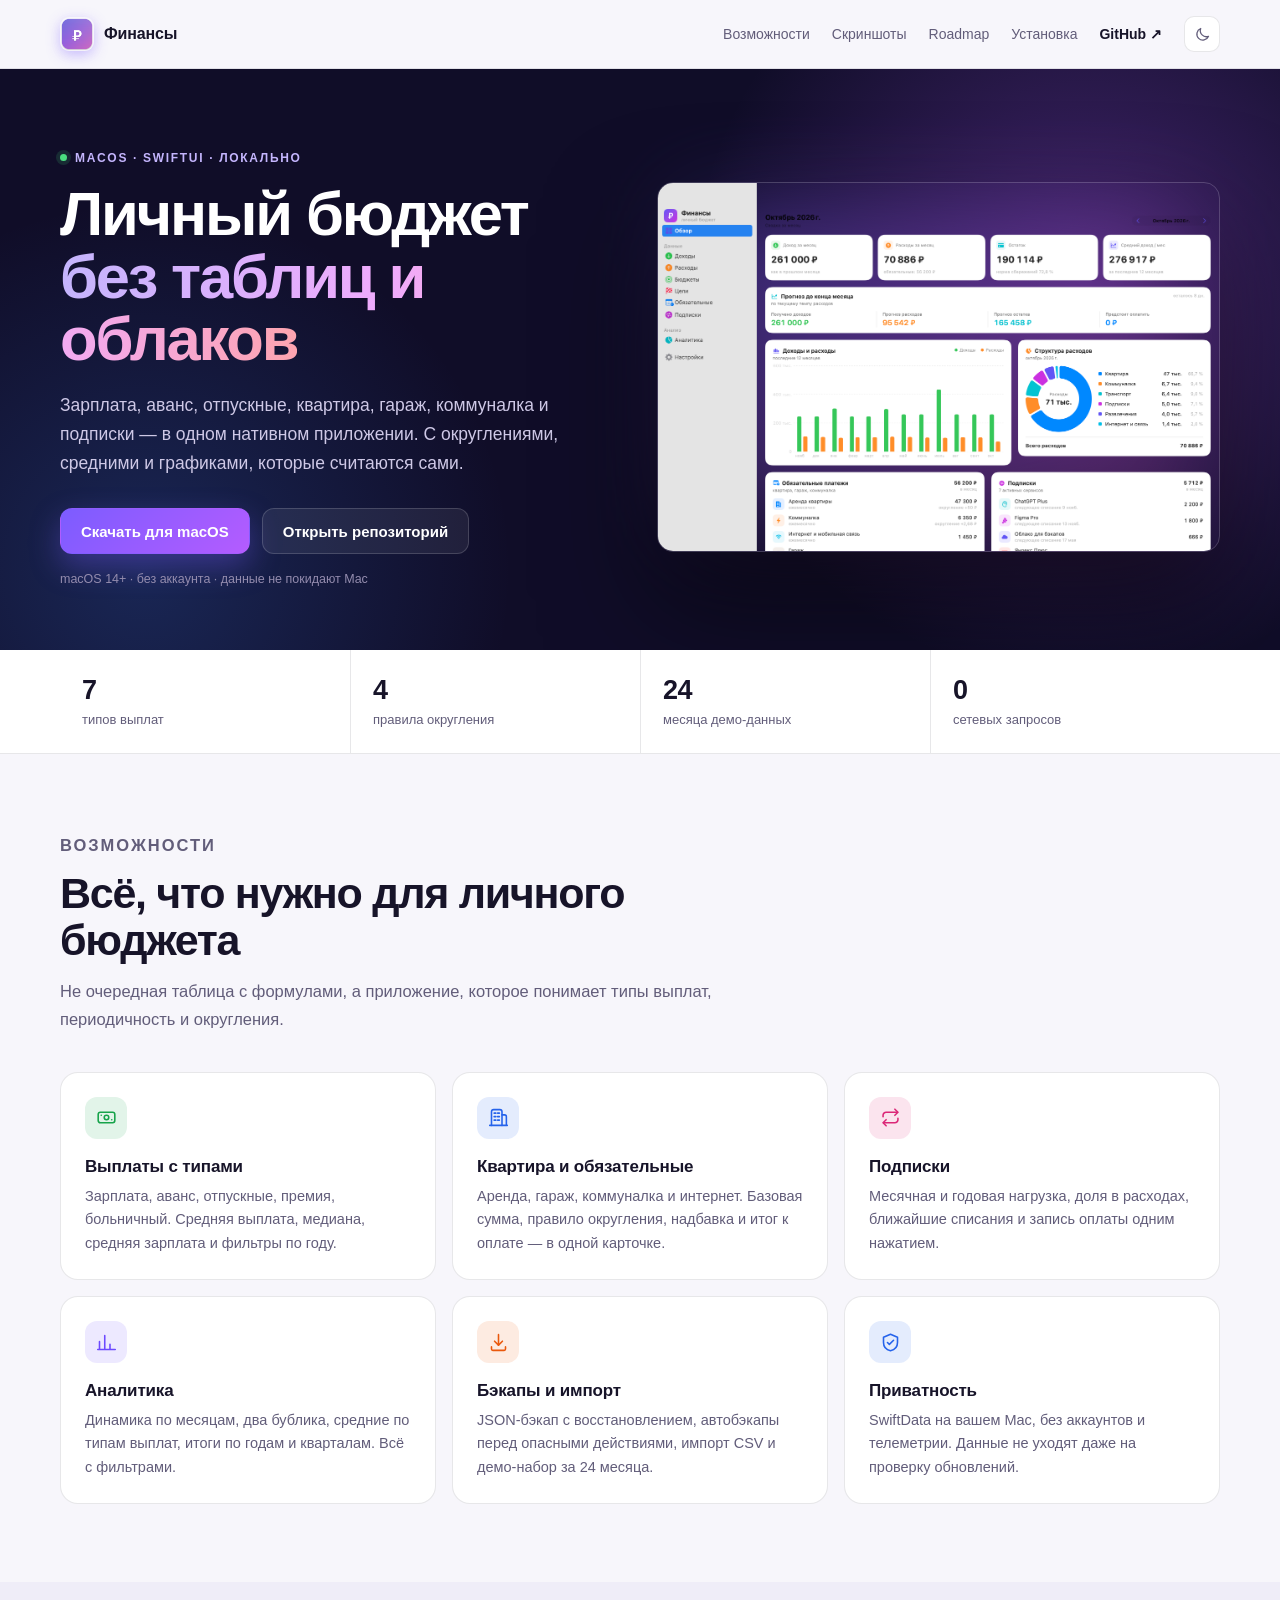
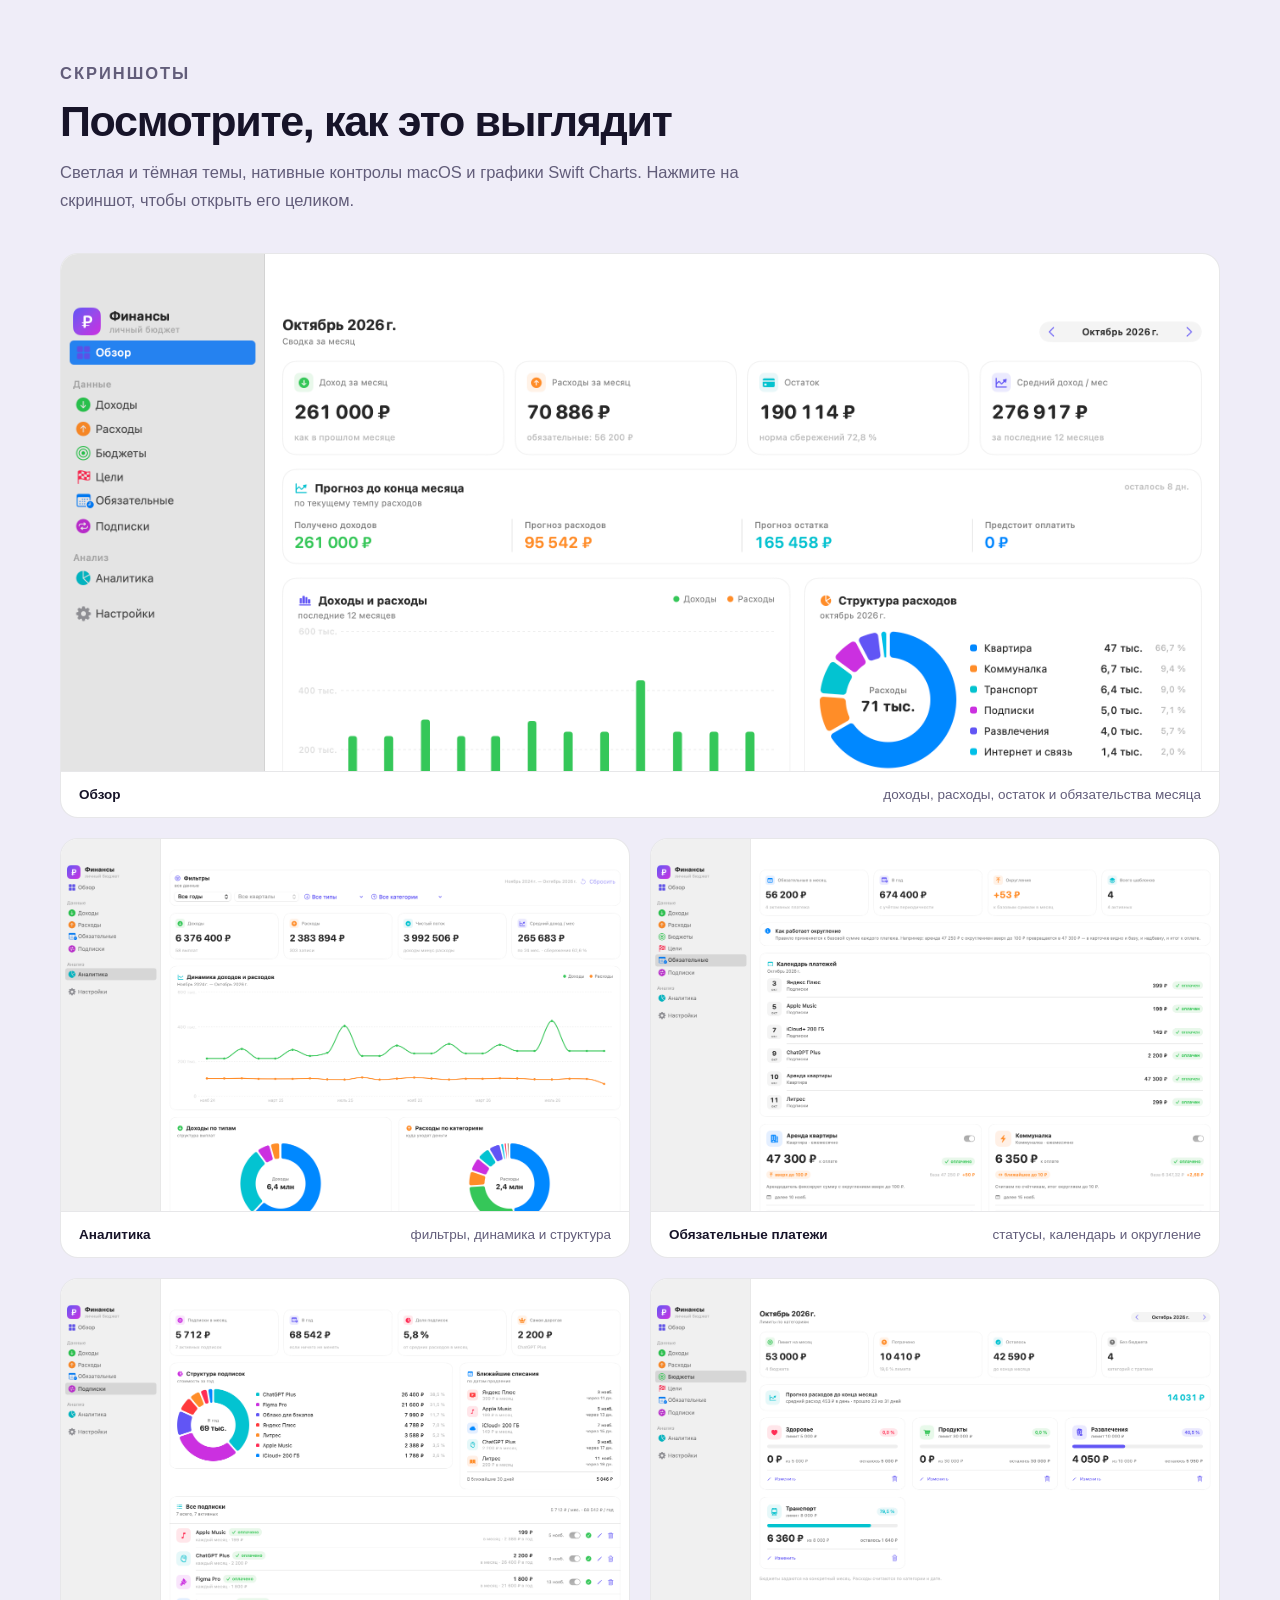
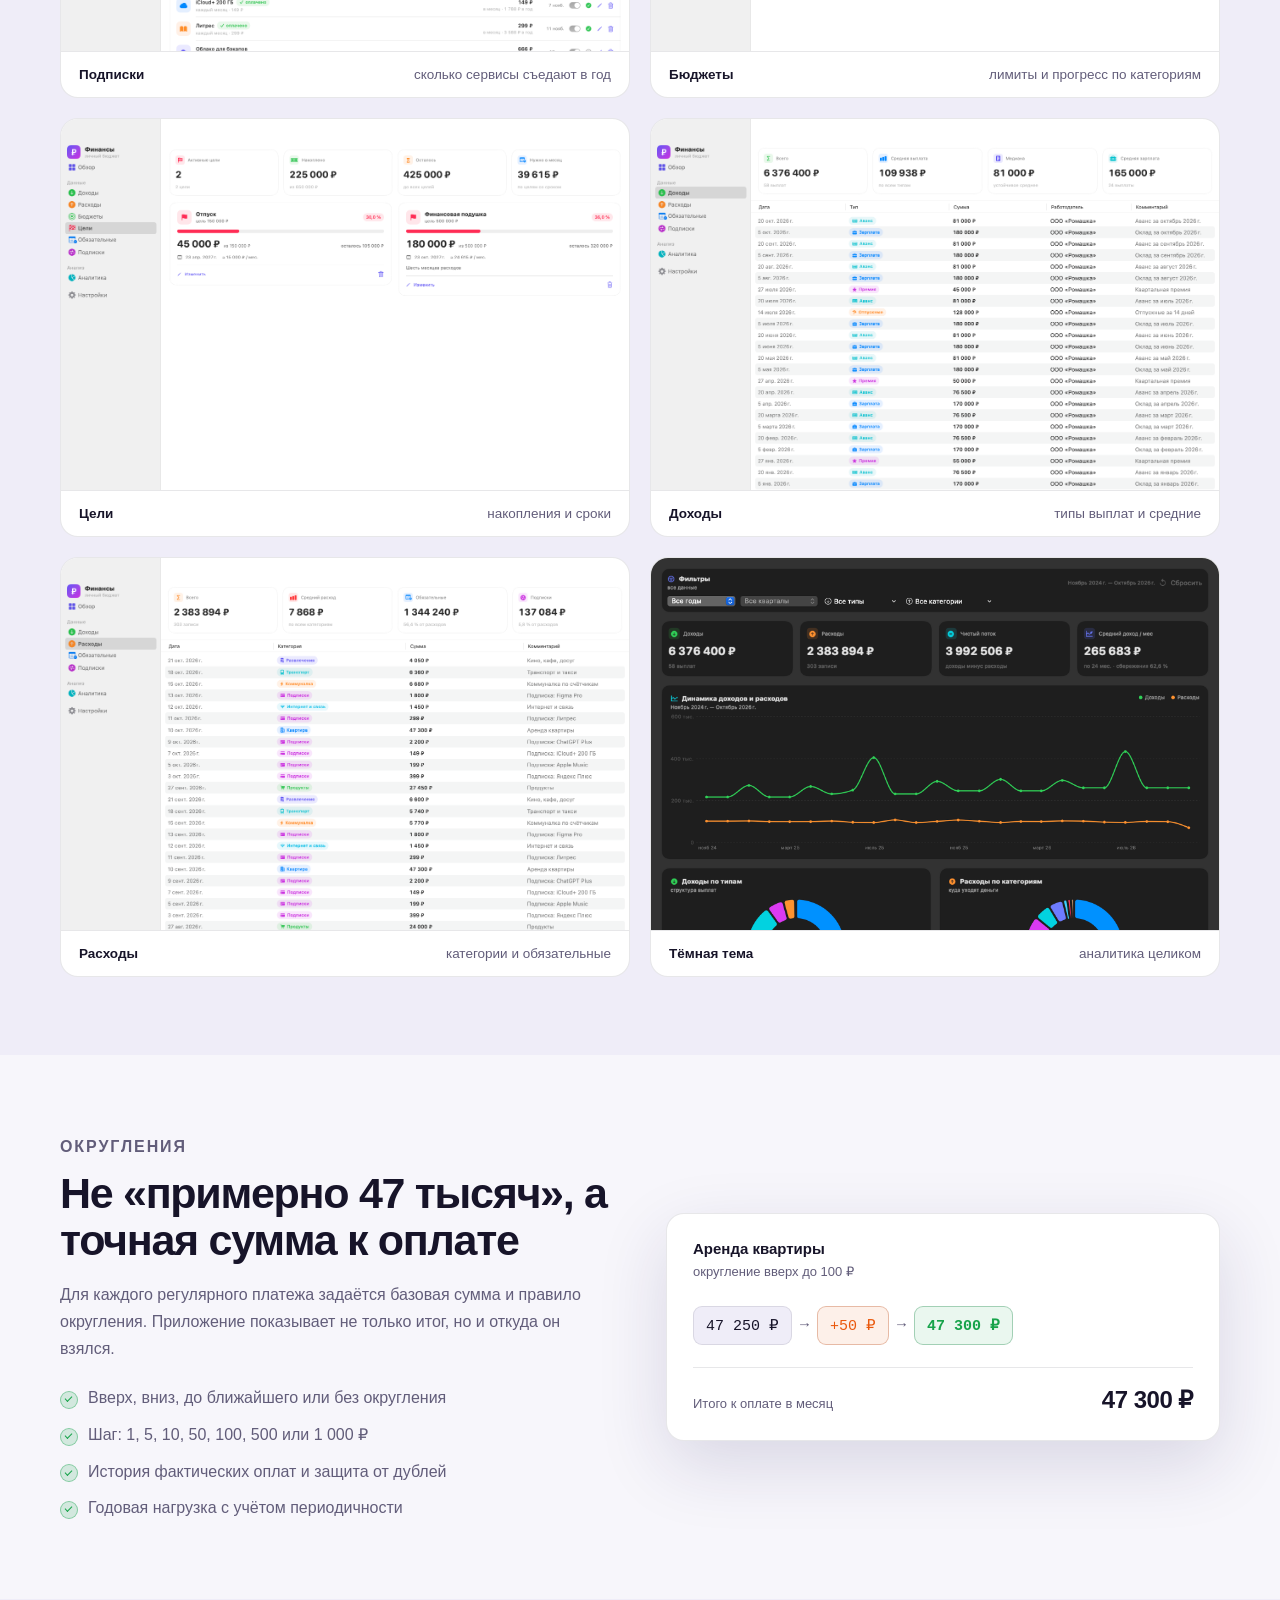
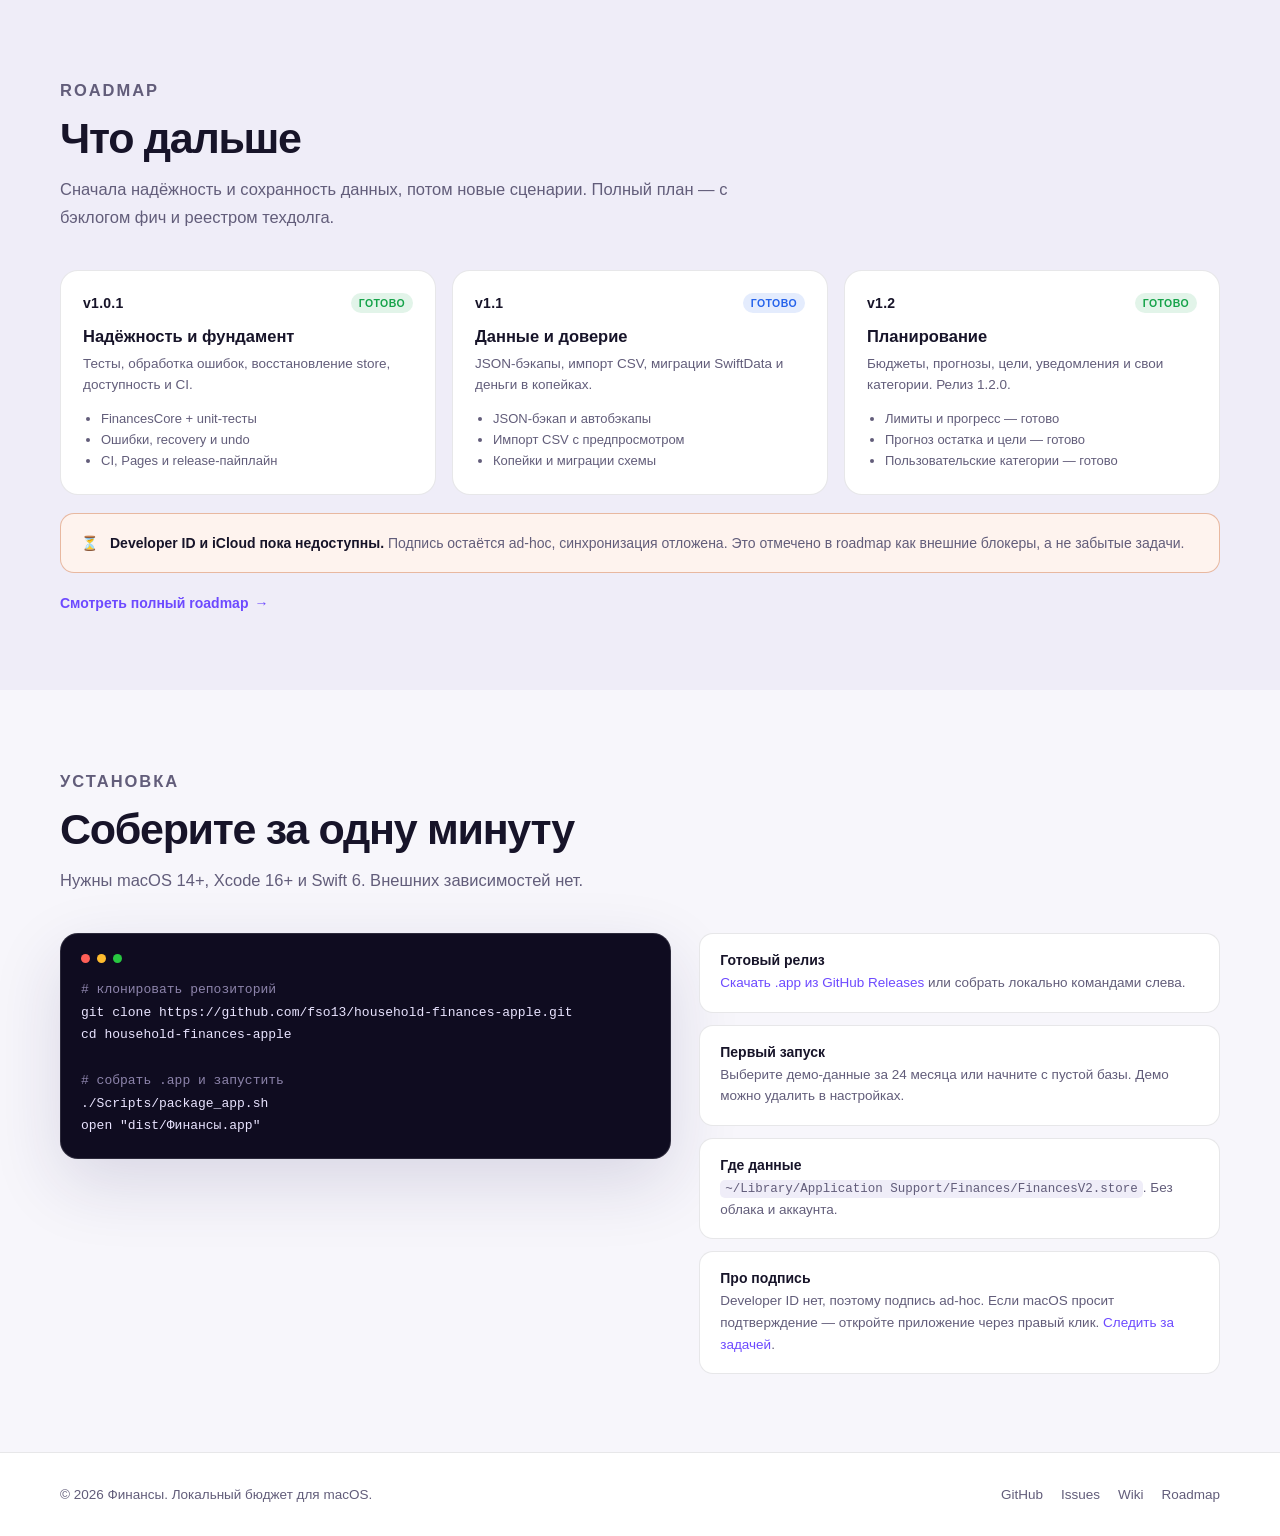
==== commit 03646bc5: "docs: update recurring screenshot captions" ====
--- a/docs/index.html
+++ b/docs/index.html
@@ -195,7 +195,7 @@
             <a href="assets/recurring.png" target="_blank" rel="noopener">
               <img src="assets/recurring.png" alt="Обязательные платежи: аренда, коммуналка, интернет и гараж с округлением" loading="lazy">
             </a>
-            <figcaption><strong>Обязательные платежи</strong><span>база, округление и итог</span></figcaption>
+            <figcaption><strong>Обязательные платежи</strong><span>статусы, календарь и округление</span></figcaption>
           </figure>
 
           <figure class="shot">
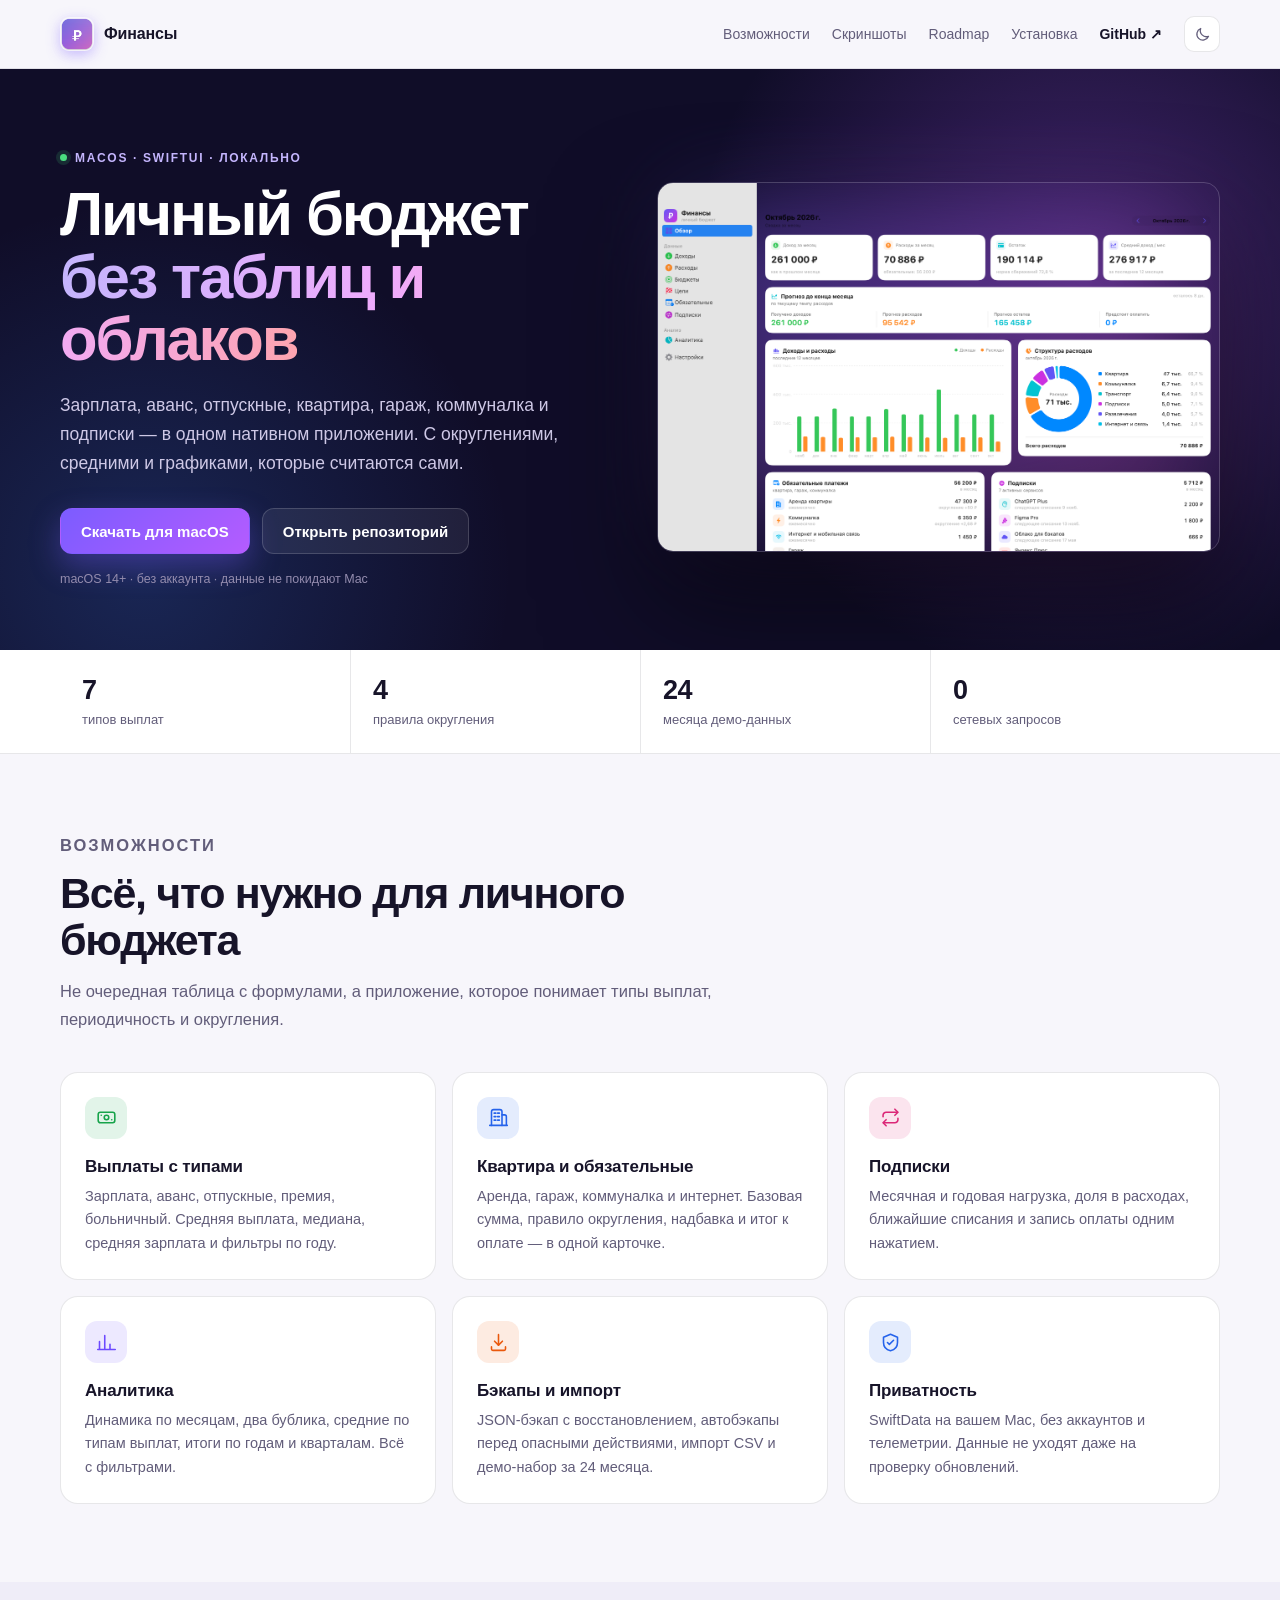
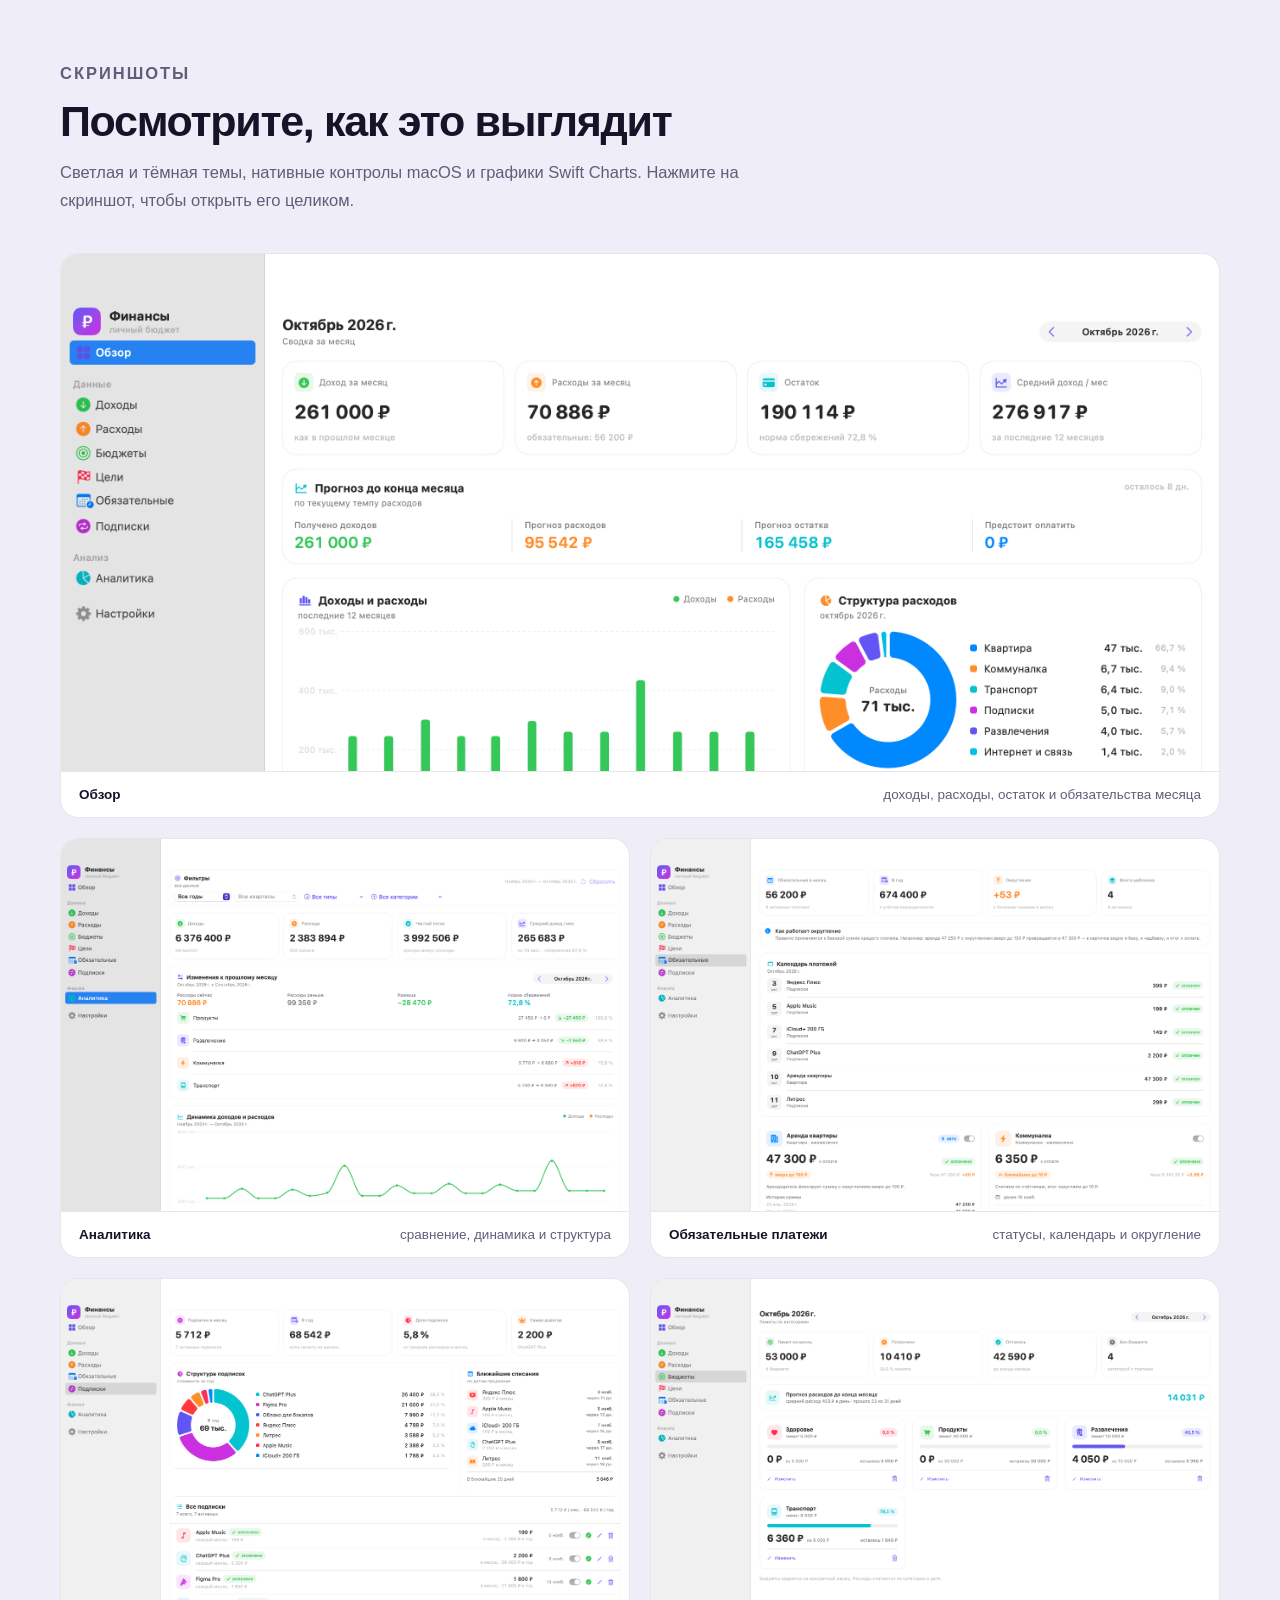
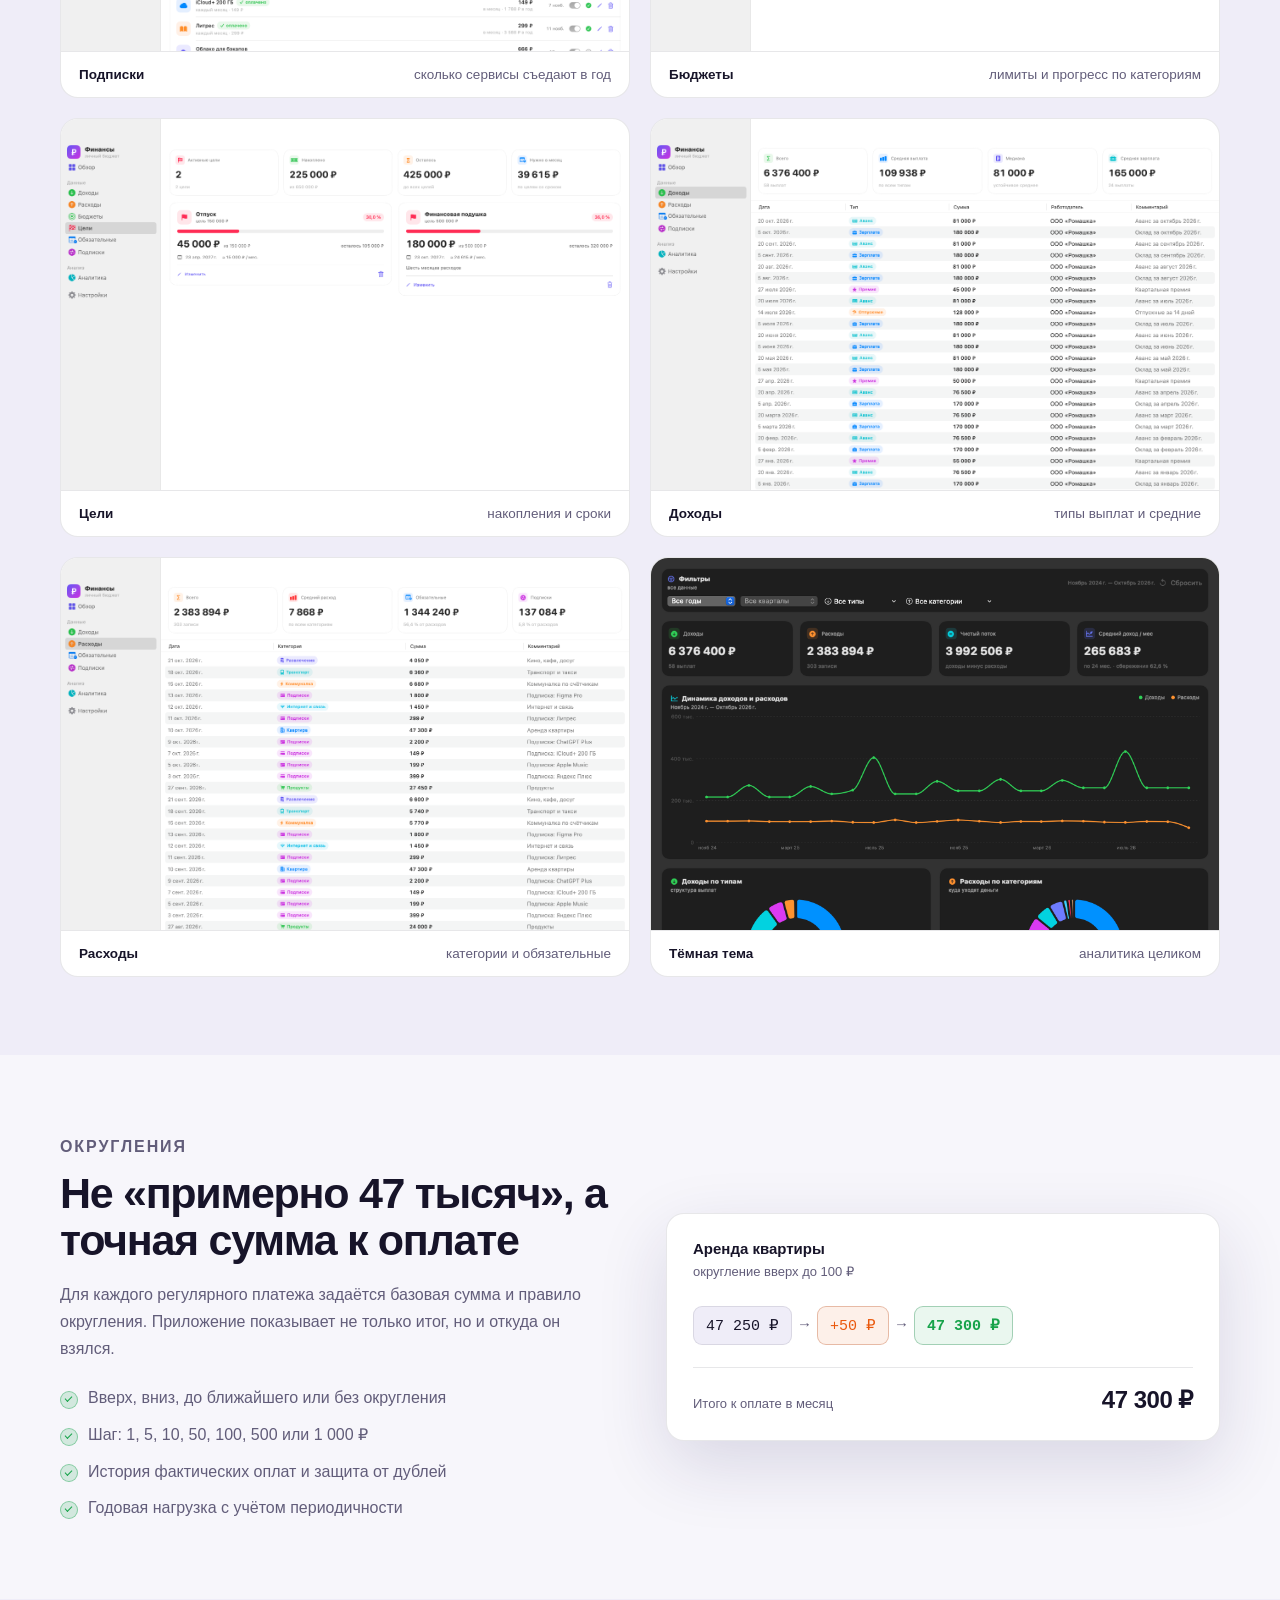
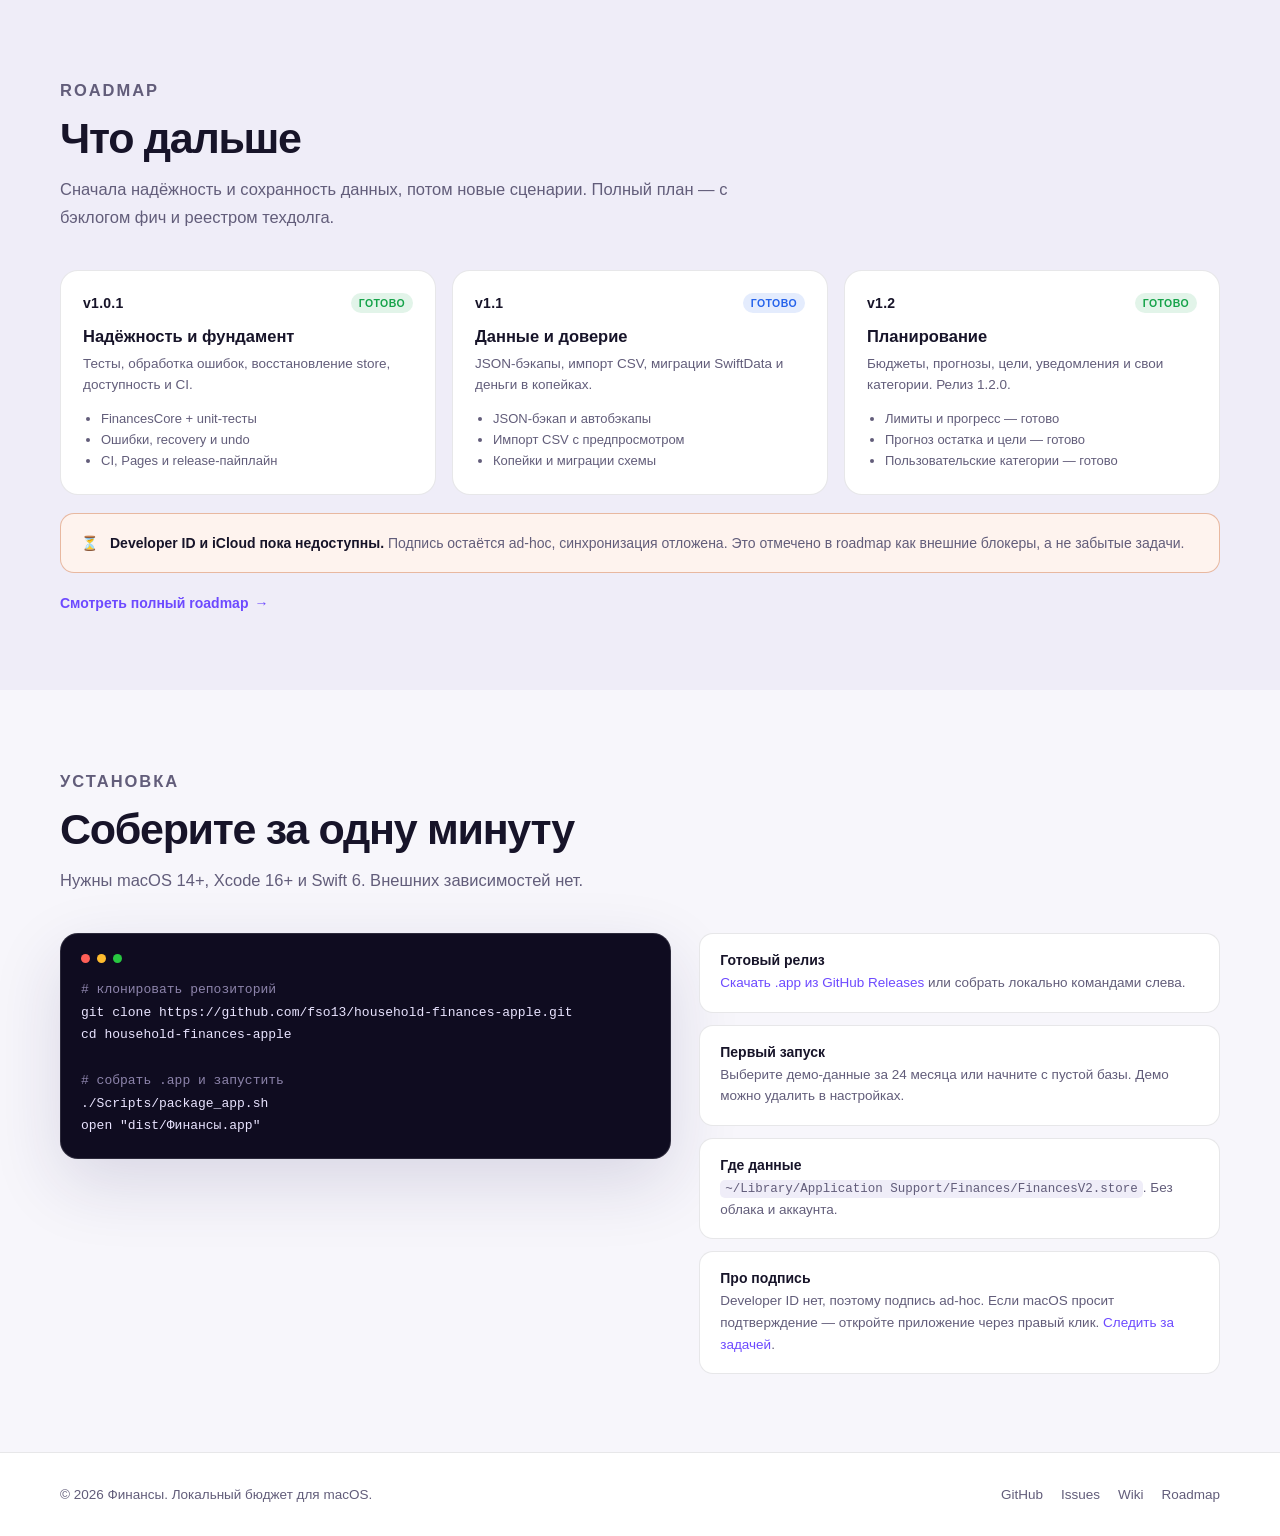
==== commit a82db8a3: "docs: describe analytics comparison" ====
--- a/docs/index.html
+++ b/docs/index.html
@@ -186,9 +186,9 @@
 
           <figure class="shot">
             <a href="assets/analytics-full.png" target="_blank" rel="noopener">
-              <img src="assets/analytics.png" alt="Аналитика: фильтры, динамика доходов и расходов, бублики" loading="lazy">
-            </a>
-            <figcaption><strong>Аналитика</strong><span>фильтры, динамика и структура</span></figcaption>
+              <img src="assets/analytics.png" alt="Аналитика: сравнение месяцев, динамика доходов и расходов, бублики" loading="lazy">
+            </a>
+            <figcaption><strong>Аналитика</strong><span>сравнение, динамика и структура</span></figcaption>
           </figure>
 
           <figure class="shot">
